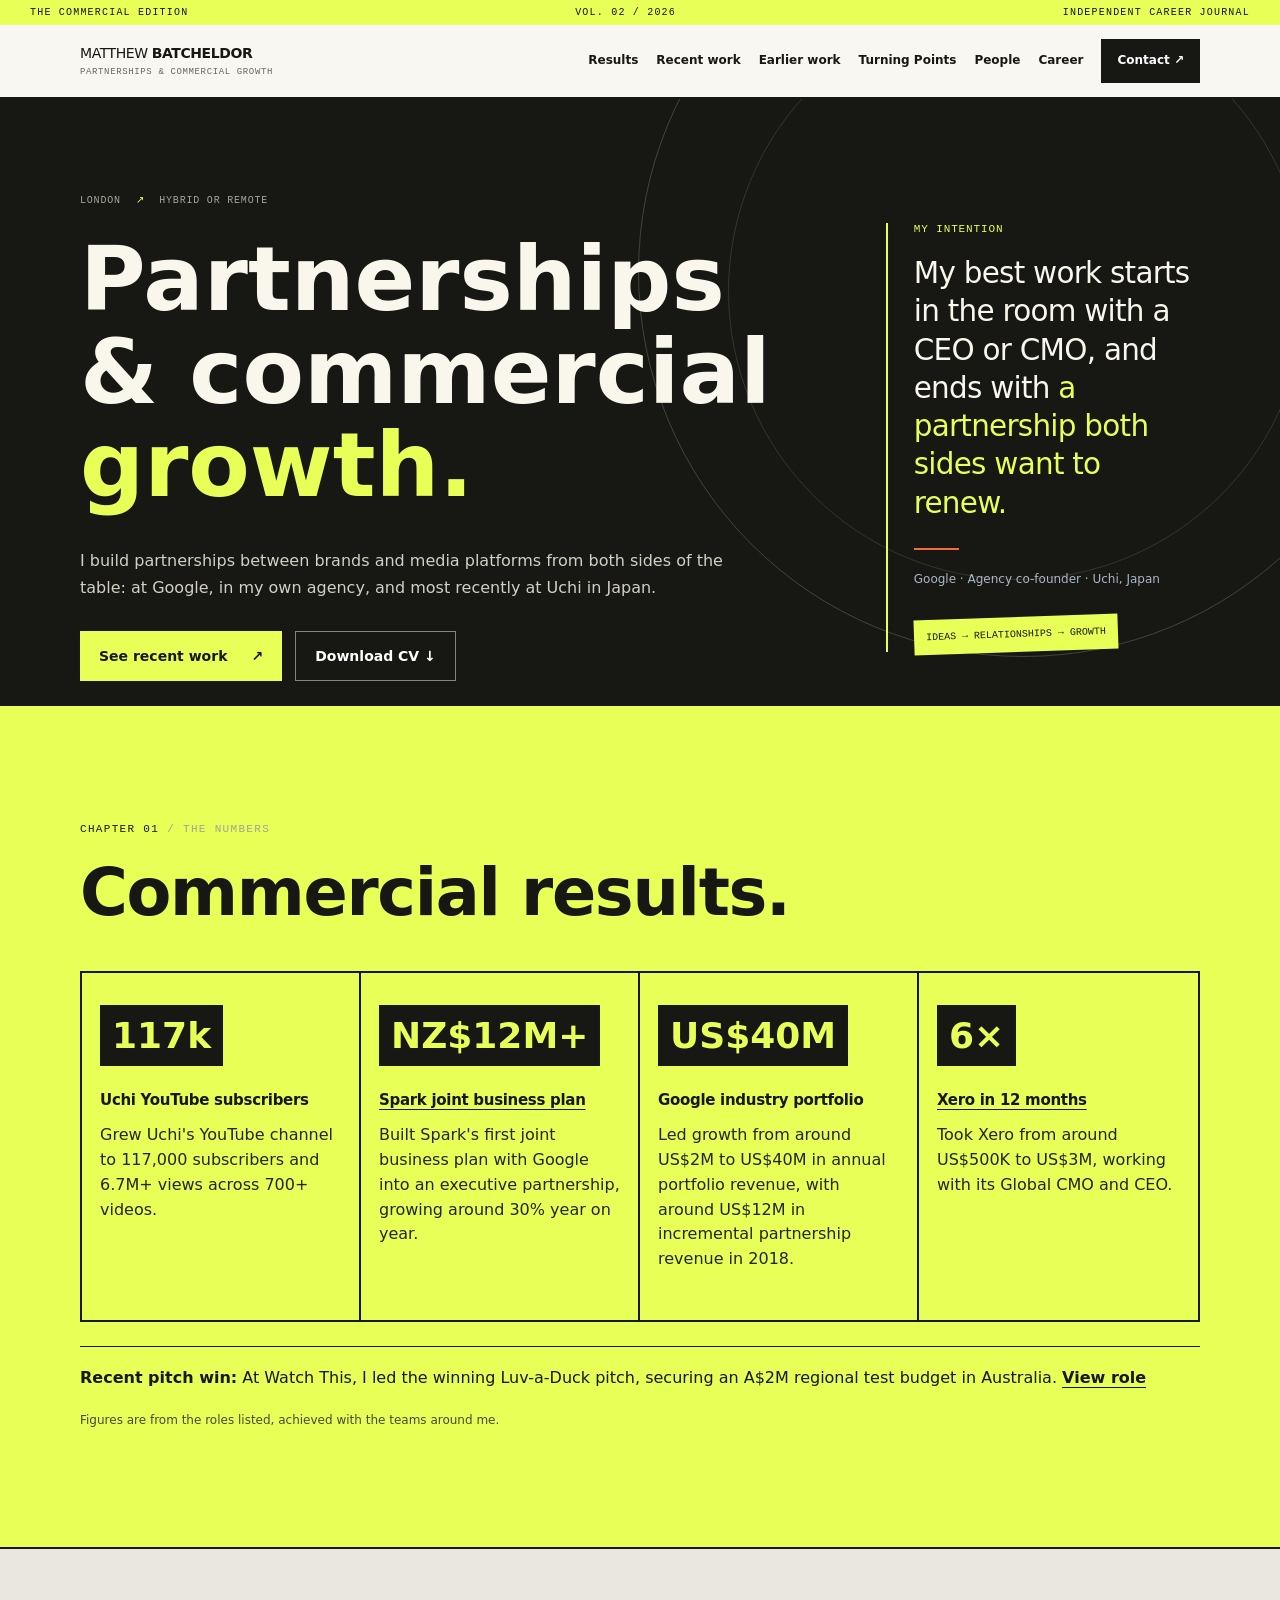
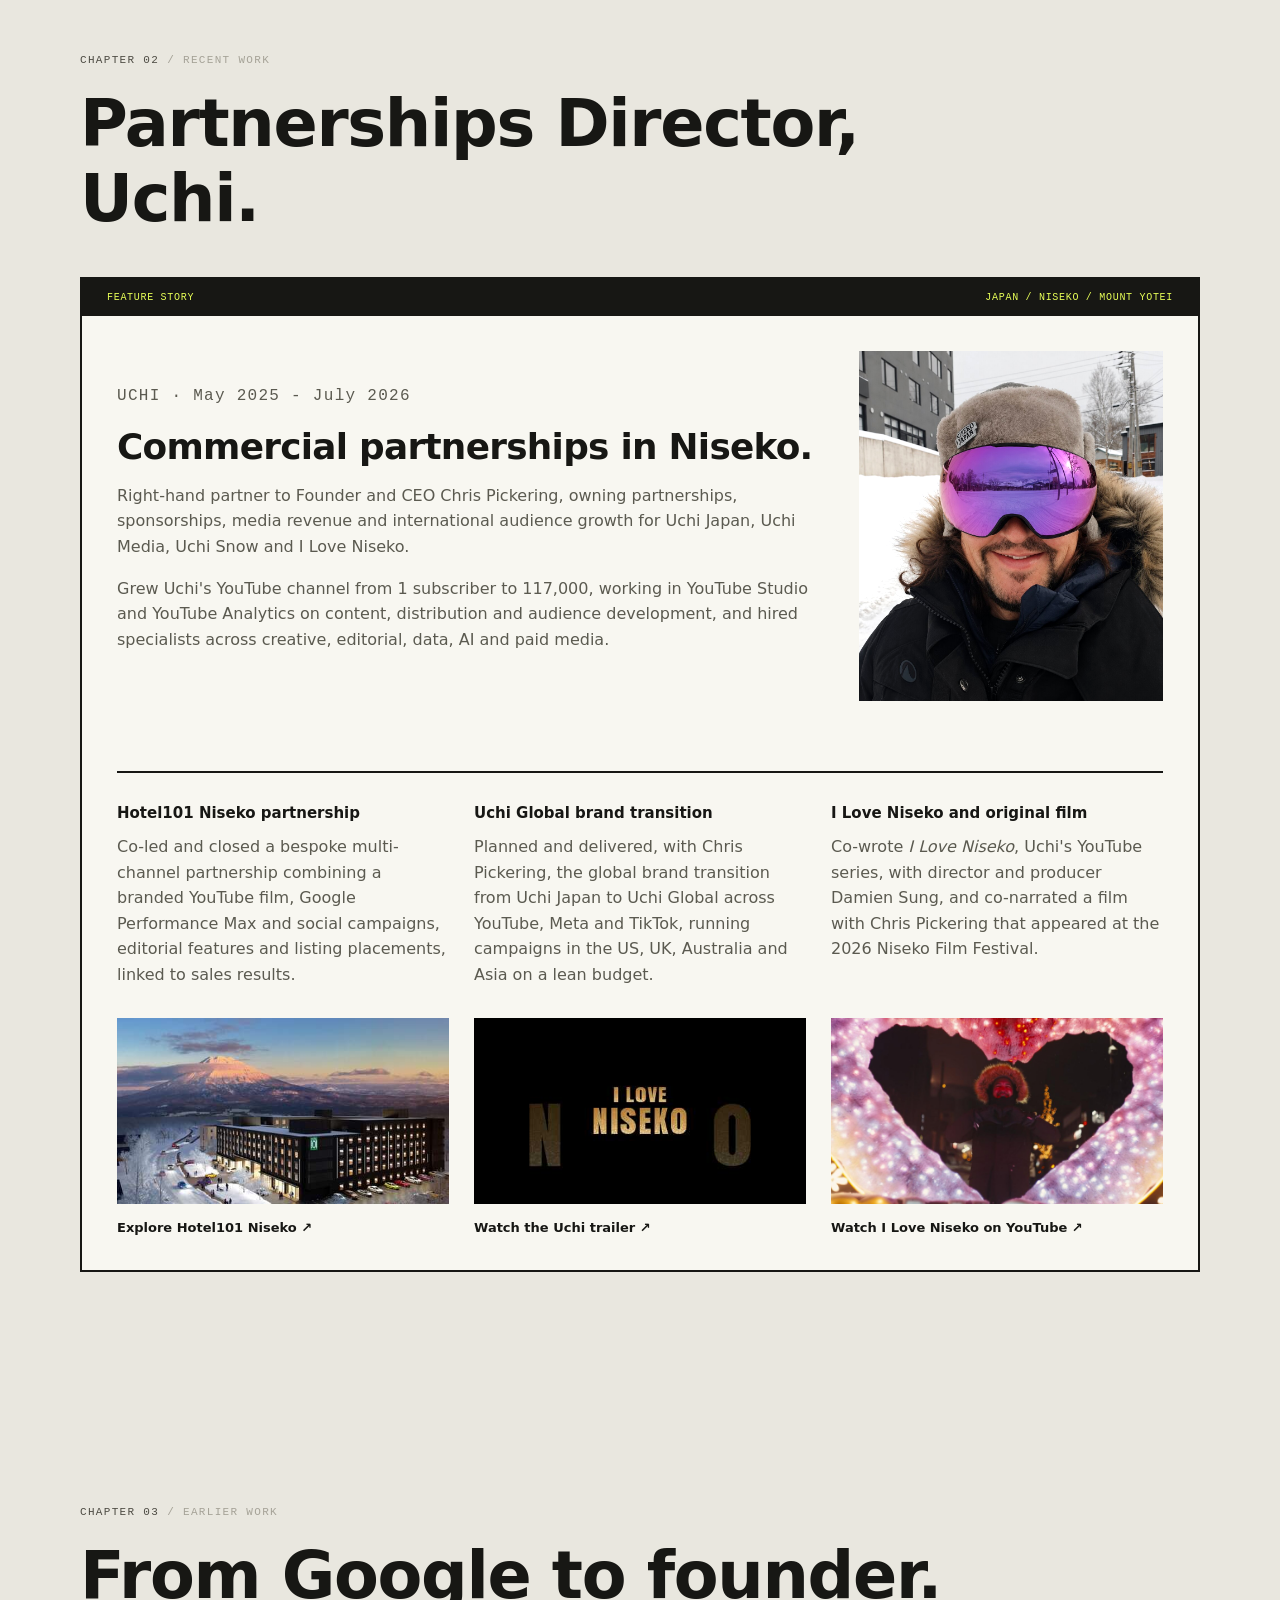
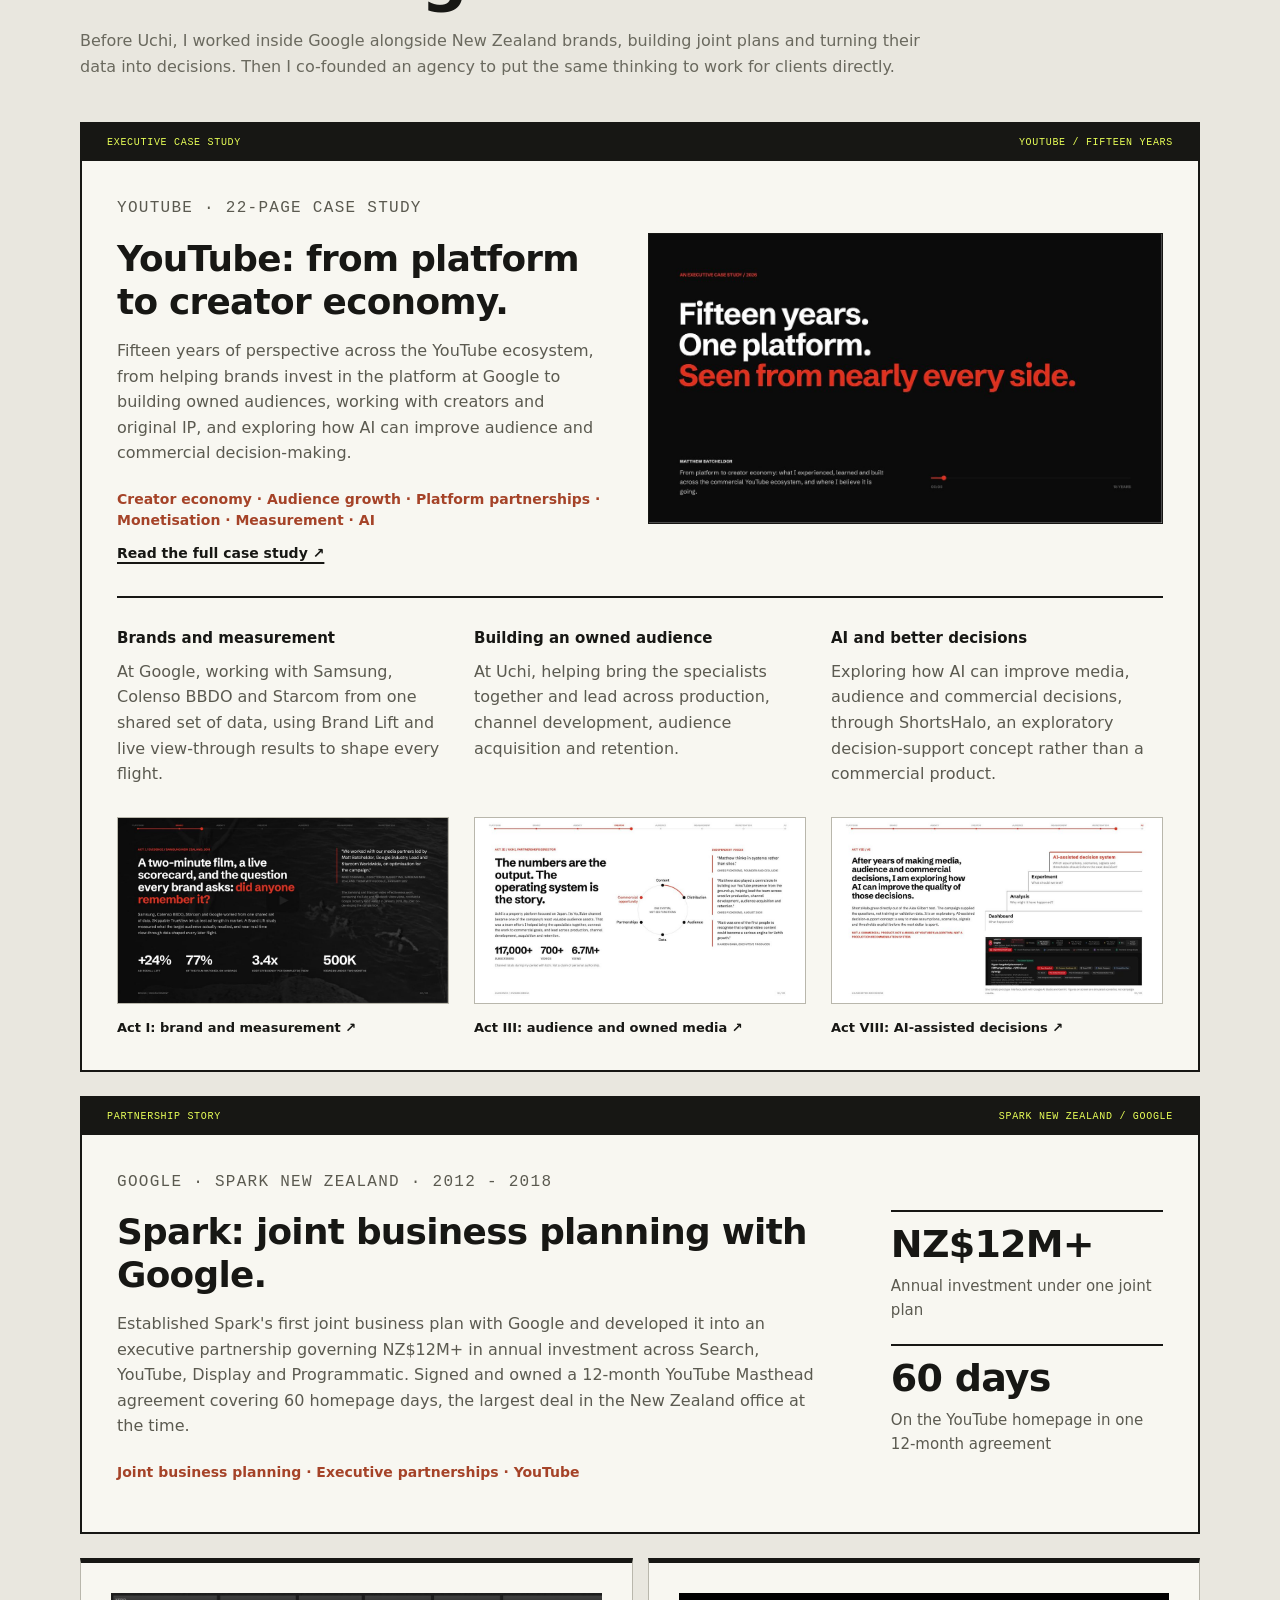
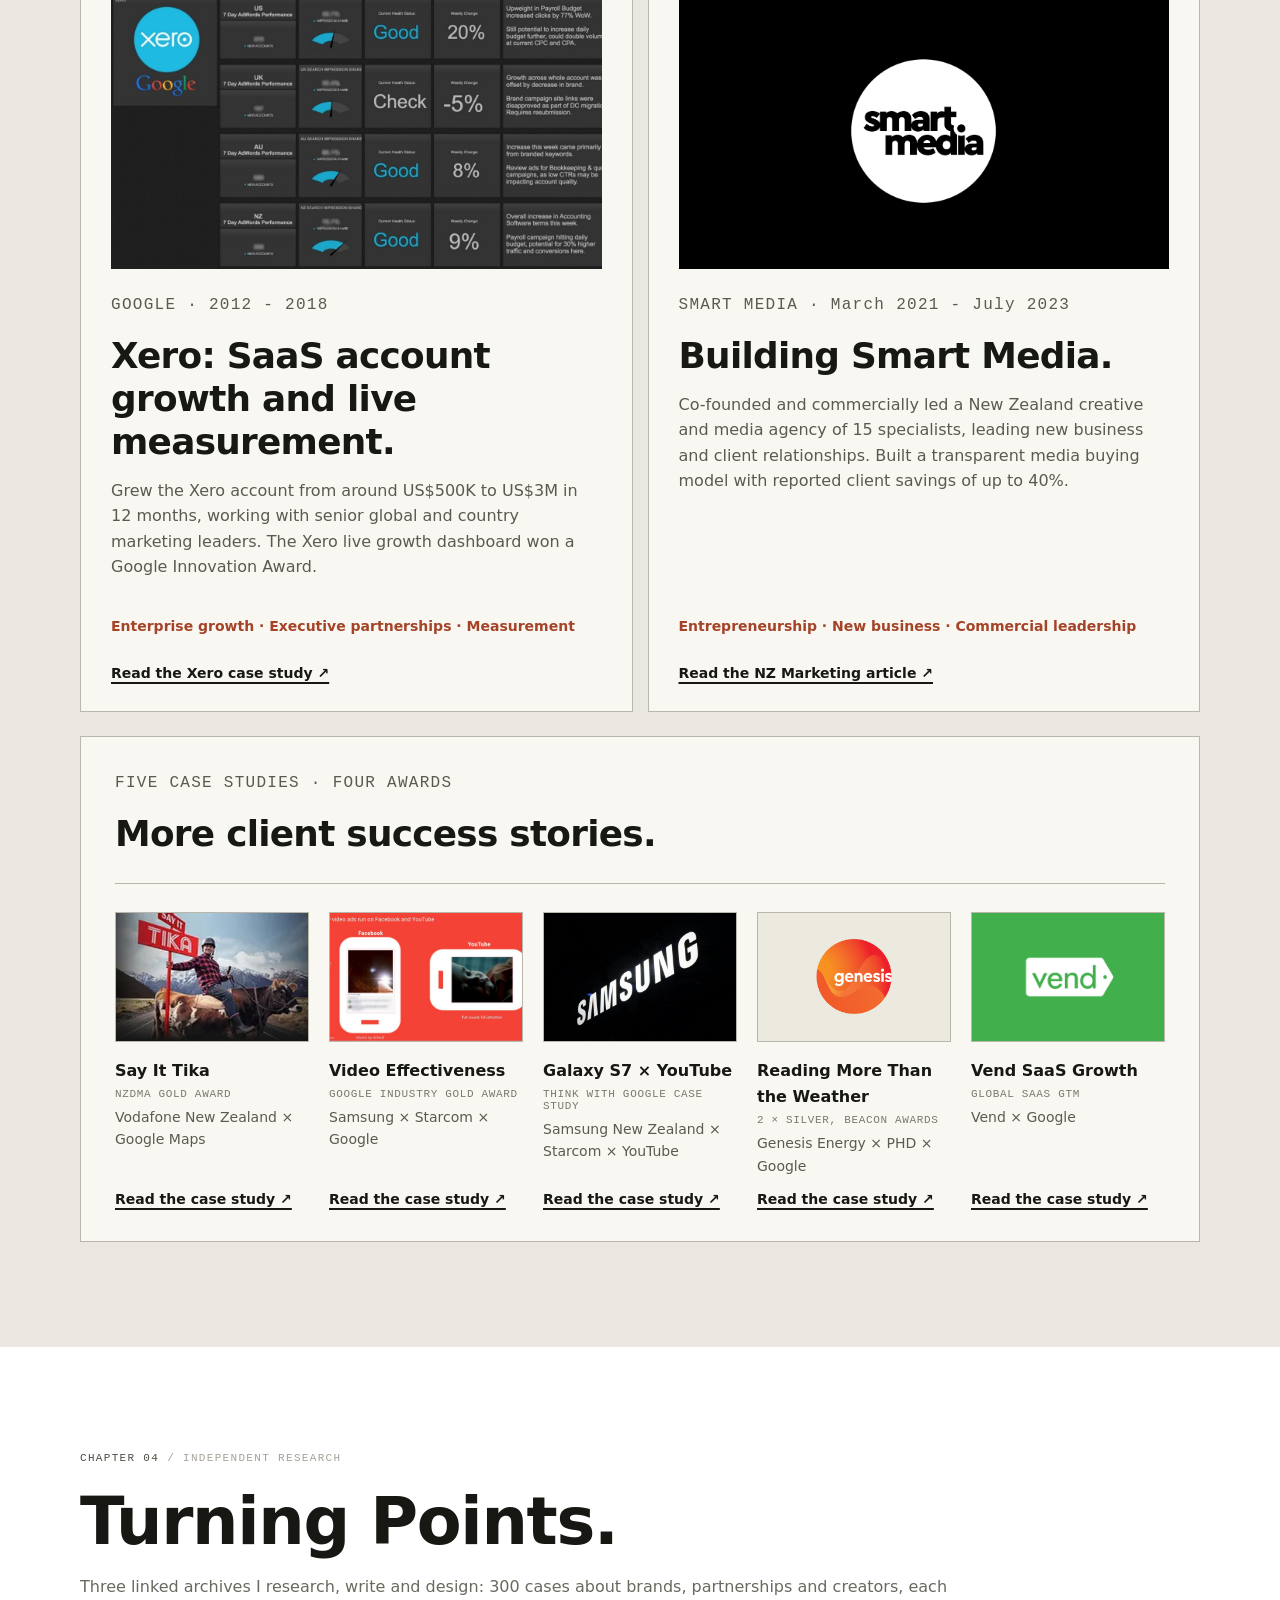
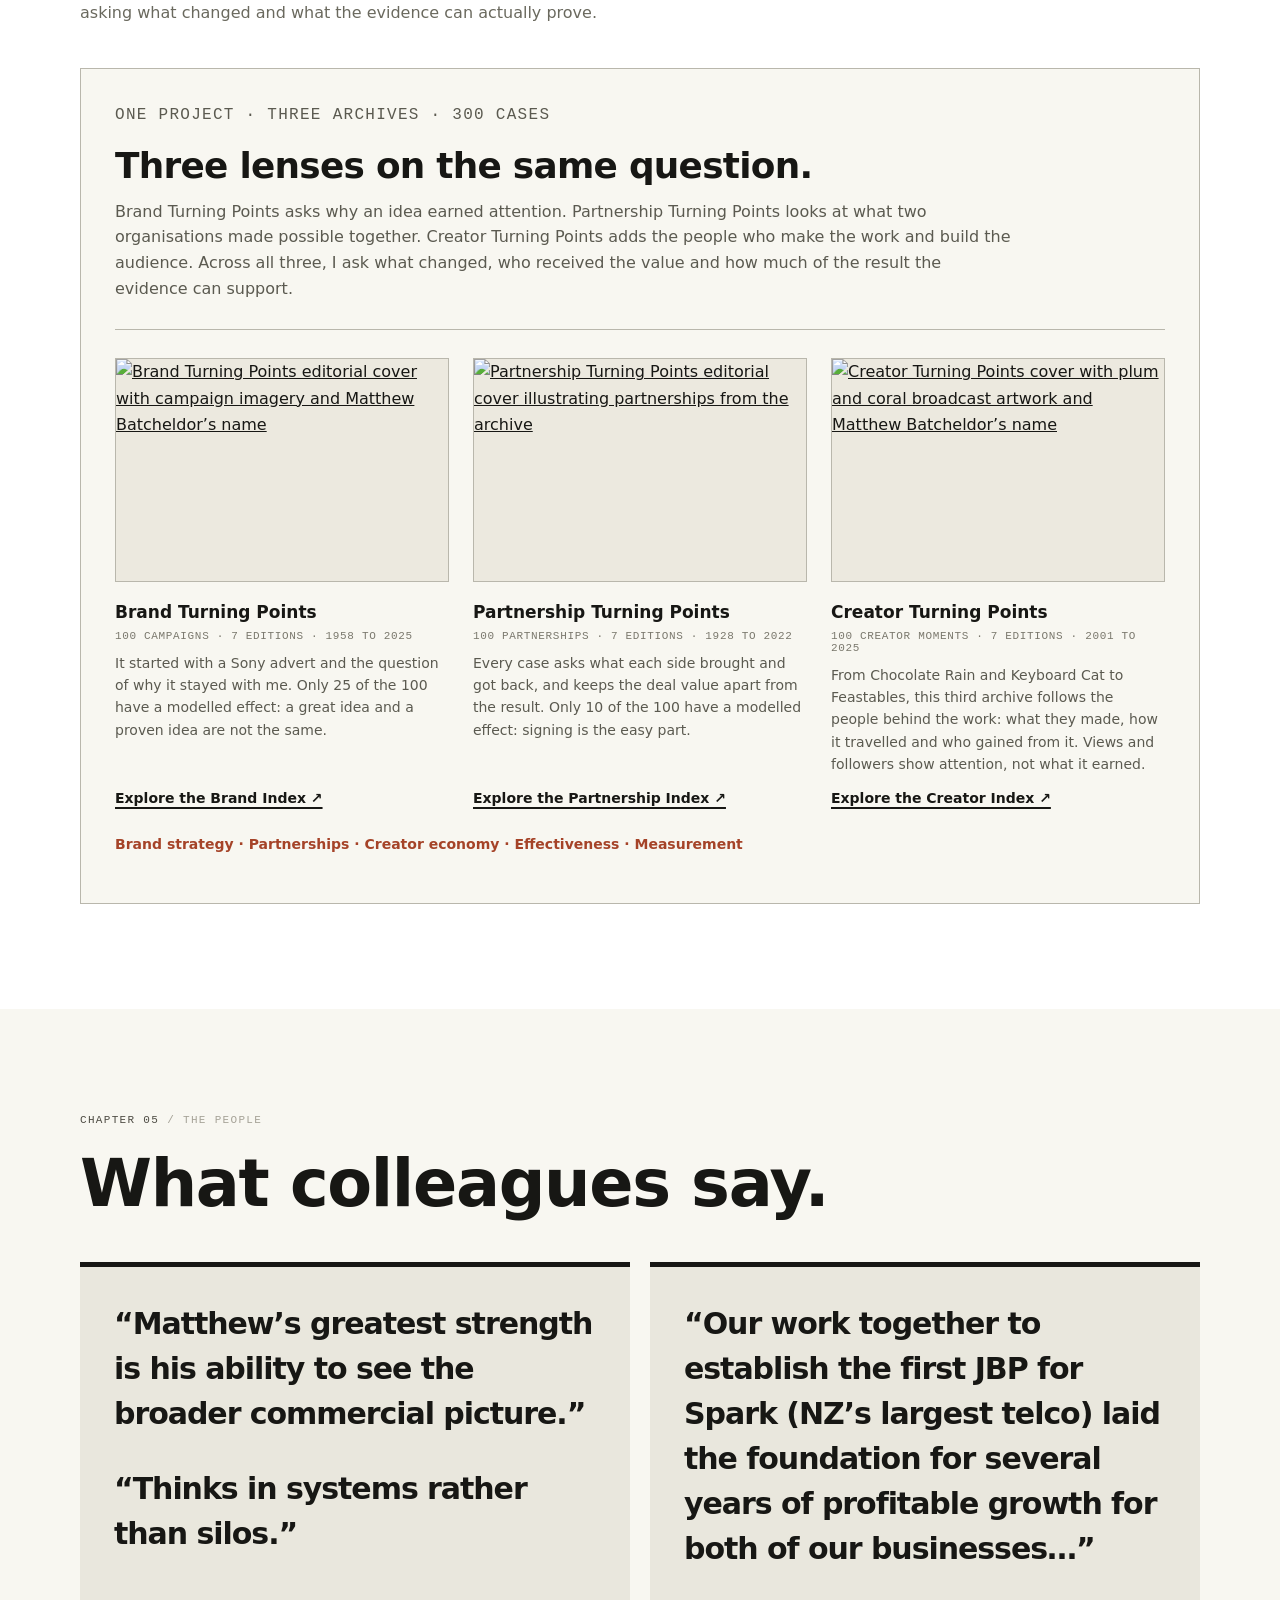
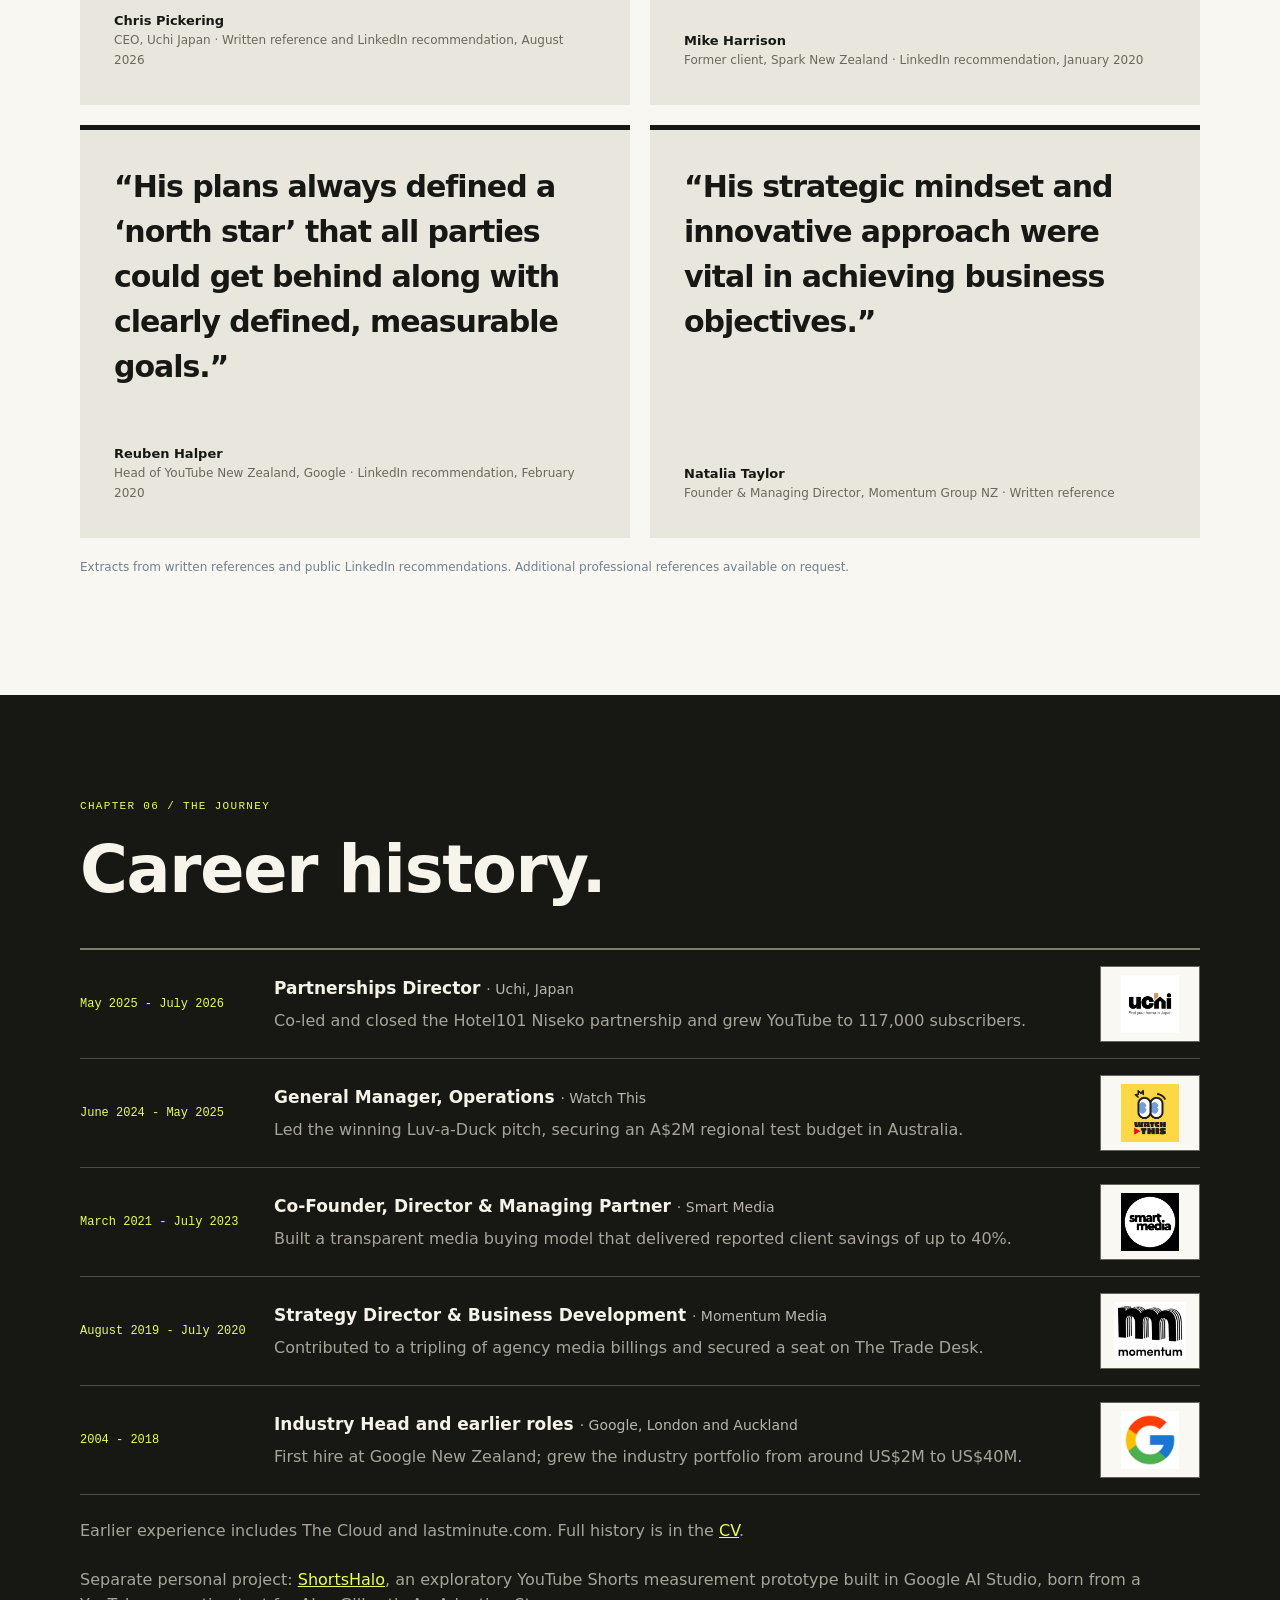
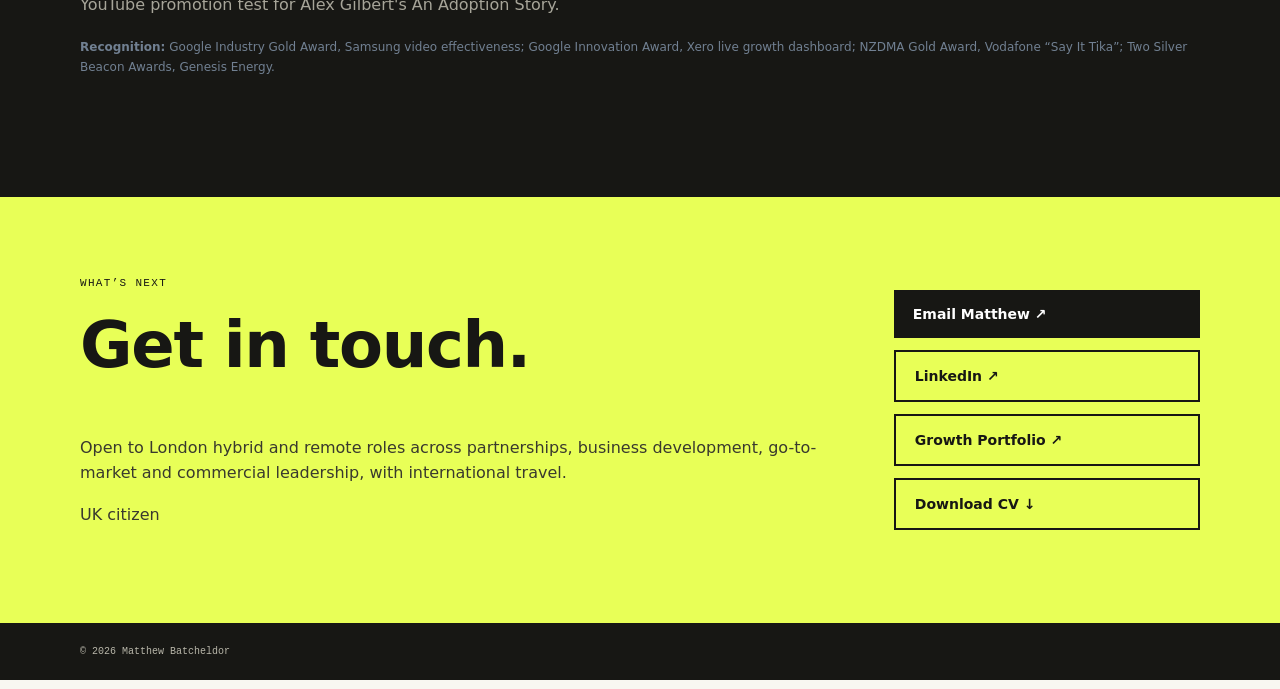
==== commercial-edition/index.html @ 77e07bfd "Clarify commercial results and add discreet case-study links" ====
<!doctype html>
<html lang="en"><head><meta charset="utf-8"><meta name="viewport" content="width=device-width,initial-scale=1"><meta name="description" content="Matthew Batcheldor: partnerships and commercial growth across media platforms, agencies and brands."><meta name="theme-color" content="#11110f"><title>Matthew Batcheldor | Partnerships & Commercial Growth</title><link rel="stylesheet" href="styles.css?v=2026-11-18-ch03c"><style>
.case-details>div{display:flex;flex-direction:column}
.case-grid .case.wide{grid-column:1/-1;min-height:0}
.case-details .case-series{display:block;margin-top:auto;padding-top:14px}
.case-details .case-series img{width:100%;height:auto;aspect-ratio:16/9;object-fit:cover;display:block}
.case-details .case-series span{display:inline-block;margin-top:8px;font-size:13px;font-weight:700}
.job.compact{padding:16px 0;grid-template-columns:170px 1fr 100px}
@media(max-width:600px){.job.compact{grid-template-columns:85px 1fr}.job.compact img{display:none}}
.metric h3 a{text-underline-offset:4px;text-decoration-thickness:1px}
.metric h3 a:hover,.metric h3 a:focus-visible,.impact-note a:hover,.impact-note a:focus-visible{color:#171714;text-decoration-thickness:2px}
.impact-note{font-size:16px;line-height:1.6;margin:24px 0 0;padding-top:18px;border-top:1px solid #171714}
.impact-note a{font-weight:700;text-underline-offset:4px;white-space:nowrap}
#spark,#xero,#watch-this{scroll-margin-top:100px}
</style><link rel="icon" href="/career-portfolio/favicon.svg" type="image/svg+xml"><link rel="apple-touch-icon" href="/career-portfolio/apple-touch-icon.png"></head>
<body><div class="topline"><span>THE COMMERCIAL EDITION</span><span>VOL. 02 / 2026</span><span>INDEPENDENT CAREER JOURNAL</span></div><a class="skip" href="#main">Skip to content</a><header class="nav"><div class="wrap nav-inner"><a class="brand" href="#top">MATTHEW <strong>BATCHELDOR</strong><span>Partnerships &amp; commercial growth</span></a><button class="menu" id="menu" aria-label="Toggle navigation" aria-expanded="false">Menu ☰</button><nav id="navigation" aria-label="Main navigation"><a href="#impact">Results</a><a href="#work">Recent work</a><a href="#earlier">Earlier work</a><a href="#turning-points">Turning Points</a><a href="#recommendations">People</a><a href="#career">Career</a><a class="nav-contact" href="#contact">Contact ↗</a></nav></div></header>
<main id="main">
<section class="hero" id="top"><div class="wrap hero-grid"><div><div class="hero-location">LONDON <span>↗</span> HYBRID OR REMOTE</div><h1>Partnerships<br>&amp; commercial<br><em>growth.</em></h1><p class="lead">I build partnerships between brands and media platforms from both sides of the table: at Google, in my own agency, and most recently at Uchi in Japan.</p><div class="actions"><a class="button primary" href="#work">See recent work <span>↗</span></a><a class="button secondary" href="assets/Matthew_Batcheldor_CV.pdf?v=2026-11-22-wording-v1" download="Matthew Batcheldor CV.pdf">Download CV ↓</a></div></div><aside class="hero-aside"><div class="aside-kicker">MY INTENTION</div><p>My best work starts in the room with a CEO or CMO, and ends with <em>a partnership both sides want to renew.</em></p><div class="aside-line"></div><div class="aside-footer">Google · Agency co-founder · Uchi, Japan</div><div class="aside-stamp">IDEAS → RELATIONSHIPS → GROWTH</div></aside></div></section>

<section class="impact section" id="impact"><div class="wrap"><div class="section-heading"><p class="eyebrow dark">CHAPTER 01 <span>/ THE NUMBERS</span></p><h2>Commercial results.</h2></div><div class="metric-grid"><article class="metric"><span class="metric-number">117k</span><h3>Uchi YouTube subscribers</h3><p>Grew Uchi's YouTube channel to 117,000 subscribers and 6.7M+ views across 700+ videos.</p></article><article class="metric"><span class="metric-number">NZ$12M+</span><h3><a href="#spark">Spark joint business plan</a></h3><p>Built Spark's first joint business plan with Google into an executive partnership, growing around 30% year on year.</p></article><article class="metric"><span class="metric-number">US$40M</span><h3>Google industry portfolio</h3><p>Led growth from around US$2M to US$40M in annual portfolio revenue, with around US$12M in incremental partnership revenue in 2018.</p></article><article class="metric"><span class="metric-number">6×</span><h3><a href="#xero">Xero in 12 months</a></h3><p>Took Xero from around US$500K to US$3M, working with its Global CMO and CEO.</p></article></div><p class="impact-note"><strong>Recent pitch win:</strong> At Watch This, I led the winning Luv-a-Duck pitch, securing an A$2M regional test budget in Australia. <a href="#watch-this">View role</a></p><p class="footnote">Figures are from the roles listed, achieved with the teams around me.</p></div></section>

<section class="section work" id="work"><div class="wrap"><div class="section-heading"><p class="eyebrow dark">CHAPTER 02 <span>/ RECENT WORK</span></p><h2>Partnerships Director, Uchi.</h2></div><article class="case featured"><div class="feature-ribbon"><span>FEATURE STORY</span><span>JAPAN / NISEKO / MOUNT YOTEI</span></div><div class="case-top"><div><p class="tag">UCHI · May 2025 - July 2026</p><h3>Commercial partnerships in Niseko.</h3><p>Right-hand partner to Founder and CEO Chris Pickering, owning partnerships, sponsorships, media revenue and international audience growth for Uchi Japan, Uchi Media, Uchi Snow and I Love Niseko.</p><p>Grew Uchi's YouTube channel from 1 subscriber to 117,000, working in YouTube Studio and YouTube Analytics on content, distribution and audience development, and hired specialists across creative, editorial, data, AI and paid media.</p></div><img src="assets/niseko-matthew.jpg?v=niseko-retouch-1" alt="Matthew during his time working in Niseko, Japan" loading="lazy"></div><div class="case-details">
<div><h4>Hotel101 Niseko partnership</h4><p>Co-led and closed a bespoke multi-channel partnership combining a branded YouTube film, Google Performance Max and social campaigns, editorial features and listing placements, linked to sales results.</p>
<a class="case-series" href="https://uchijapan.com/developments/hotel-101-niseko" target="_blank" rel="noopener noreferrer"><img src="assets/hotel101-niseko.jpg" alt="Hotel101 Niseko architectural rendering with Mount Yotei in the background" width="480" height="270" loading="lazy"><span>Explore Hotel101 Niseko ↗</span></a></div>
<div><h4>Uchi Global brand transition</h4><p>Planned and delivered, with Chris Pickering, the global brand transition from Uchi Japan to Uchi Global across YouTube, Meta and TikTok, running campaigns in the US, UK, Australia and Asia on a lean budget.</p>
<a class="case-series" href="https://www.youtube.com/shorts/QBOzHteNTHk" target="_blank" rel="noopener noreferrer"><img src="assets/uchi-audience-growth.jpg" alt="I Love Niseko trailer title on Uchi's YouTube Short" width="480" height="360" loading="lazy"><span>Watch the Uchi trailer ↗</span></a></div>
<div id="i-love-niseko"><h4>I Love Niseko and original film</h4><p>Co-wrote <em>I Love Niseko</em>, Uchi's YouTube series, with director and producer Damien Sung, and co-narrated a film with Chris Pickering that appeared at the 2026 Niseko Film Festival.</p>
<a class="case-series" href="https://youtu.be/IIy3x4lEIt8" target="_blank" rel="noopener noreferrer"><img src="assets/i-love-niseko.jpg" alt="Matthew framed by an illuminated pink heart in Niseko, from I Love Niseko" width="1536" height="864" loading="lazy"><span>Watch I Love Niseko on YouTube ↗</span></a></div>
</div></article></div></section>

<section class="section work" id="earlier"><div class="wrap"><div class="section-heading"><p class="eyebrow dark">CHAPTER 03 <span>/ EARLIER WORK</span></p><h2>From Google to founder.</h2><p>Before Uchi, I worked inside Google alongside New Zealand brands, building joint plans and turning their data into decisions. Then I co-founded an agency to put the same thinking to work for clients directly.</p></div><article class="case featured ew-yt"><div class="feature-ribbon"><span>EXECUTIVE CASE STUDY</span><span>YOUTUBE / FIFTEEN YEARS</span></div><div class="case-top"><div><p class="tag">YOUTUBE · 22-PAGE CASE STUDY</p><h3>YouTube: from platform to creator economy.</h3><p>Fifteen years of perspective across the YouTube ecosystem, from helping brands invest in the platform at Google to building owned audiences, working with creators and original IP, and exploring how AI can improve audience and commercial decision-making.</p><p class="case-outcome">Creator economy · Audience growth · Platform partnerships · Monetisation · Measurement · AI</p><div class="case-links"><a href="https://mattbatcheldor.github.io/career-portfolio/Matthew%20Batcheldor%20From%20Platform%20to%20Creator%20Economy_2.pdf" target="_blank" rel="noopener noreferrer">Read the full case study ↗</a></div></div><a class="ew-yt-cover" href="https://mattbatcheldor.github.io/career-portfolio/Matthew%20Batcheldor%20From%20Platform%20to%20Creator%20Economy_2.pdf" target="_blank" rel="noopener noreferrer"><img src="assets/earlier/youtube-cover.jpg" alt="Case study cover: Fifteen years. One platform. Seen from nearly every side." width="1200" height="675" loading="lazy"></a></div><div class="case-details"><div><h4>Brands and measurement</h4><p>At Google, working with Samsung, Colenso BBDO and Starcom from one shared set of data, using Brand Lift and live view-through results to shape every flight.</p><a class="case-series" href="https://mattbatcheldor.github.io/career-portfolio/Matthew%20Batcheldor%20From%20Platform%20to%20Creator%20Economy_2.pdf" target="_blank" rel="noopener noreferrer"><img src="assets/earlier/youtube-brand.jpg" alt="Case study page on the Samsung Galaxy campaign and its live scorecard" width="960" height="540" loading="lazy"><span>Act I: brand and measurement ↗</span></a></div><div><h4>Building an owned audience</h4><p>At Uchi, helping bring the specialists together and lead across production, channel development, audience acquisition and retention.</p><a class="case-series" href="https://mattbatcheldor.github.io/career-portfolio/Matthew%20Batcheldor%20From%20Platform%20to%20Creator%20Economy_2.pdf" target="_blank" rel="noopener noreferrer"><img src="assets/earlier/youtube-audience.jpg" alt="Case study page on building Uchi's YouTube audience" width="960" height="540" loading="lazy"><span>Act III: audience and owned media ↗</span></a></div><div><h4>AI and better decisions</h4><p>Exploring how AI can improve media, audience and commercial decisions, through ShortsHalo, an exploratory decision-support concept rather than a commercial product.</p><a class="case-series" href="https://mattbatcheldor.github.io/career-portfolio/Matthew%20Batcheldor%20From%20Platform%20to%20Creator%20Economy_2.pdf" target="_blank" rel="noopener noreferrer"><img src="assets/earlier/youtube-ai.jpg" alt="Case study page on AI-assisted decisions and the ShortsHalo prototype" width="960" height="540" loading="lazy"><span>Act VIII: AI-assisted decisions ↗</span></a></div></div></article><article class="case featured" id="spark"><div class="feature-ribbon"><span>PARTNERSHIP STORY</span><span>SPARK NEW ZEALAND / GOOGLE</span></div><div class="case-top"><div><p class="tag">GOOGLE · SPARK NEW ZEALAND · 2012 - 2018</p><h3>Spark: joint business planning with Google.</h3><p>Established Spark's first joint business plan with Google and developed it into an executive partnership governing NZ$12M+ in annual investment across Search, YouTube, Display and Programmatic. Signed and owned a 12-month YouTube Masthead agreement covering 60 homepage days, the largest deal in the New Zealand office at the time.</p><p class="case-outcome">Joint business planning · Executive partnerships · YouTube</p></div><div class="ew-figures"><div><span class="metric-number">NZ$12M+</span><p>Annual investment under one joint plan</p></div><div><span class="metric-number">60 days</span><p>On the YouTube homepage in one 12-month agreement</p></div></div></div></article><div class="case-grid ew-pair"><article class="case" id="xero"><a class="case-series" href="https://mattbatcheldor.github.io/career-portfolio/Xero_Growth_Dashboard_Case_Study_Matthew_Batcheldor_1.pdf" target="_blank" rel="noopener noreferrer"><img src="assets/earlier/xero-live-dashboard.jpg" alt="The Xero live growth dashboard showing weekly health status for the US, UK, Australia and New Zealand" loading="lazy"></a><p class="tag">GOOGLE · 2012 - 2018</p><h3>Xero: SaaS account growth and live measurement.</h3><p>Grew the Xero account from around US$500K to US$3M in 12 months, working with senior global and country marketing leaders. The Xero live growth dashboard won a Google Innovation Award.</p><p class="case-outcome">Enterprise growth · Executive partnerships · Measurement</p><div class="case-links"><a href="https://mattbatcheldor.github.io/career-portfolio/Xero_Growth_Dashboard_Case_Study_Matthew_Batcheldor_1.pdf" target="_blank" rel="noopener noreferrer">Read the Xero case study ↗</a></div></article><article class="case" id="smart-media" style="scroll-margin-top:100px"><div class="case-series ew-logo-frame"><img src="assets/smart-media.png" alt="Smart Media logo" loading="lazy"></div><p class="tag">SMART MEDIA · March 2021 - July 2023</p><h3>Building Smart Media.</h3><p>Co-founded and commercially led a New Zealand creative and media agency of 15 specialists, leading new business and client relationships. Built a transparent media buying model with reported client savings of up to 40%.</p><p class="case-outcome">Entrepreneurship · New business · Commercial leadership</p><div class="case-links"><a href="assets/Smart-Media-NZ-Marketing-June-July-2023.pdf" target="_blank" rel="noopener noreferrer">Read the NZ Marketing article ↗</a></div></article></div><article class="case tp-series ew-more"><p class="tag">FIVE CASE STUDIES · FOUR AWARDS</p><h3>More client success stories.</h3><div class="tp-row ew-row"><div class="tp-item"><a class="tp-cover" href="https://mattbatcheldor.github.io/career-portfolio/Say_It_Tika_Case_Study_Matthew_Batcheldor.pdf" target="_blank" rel="noopener noreferrer"><img class="ew-photo" src="assets/earlier/say-it-tika.jpg" alt="Vodafone Say It Tika campaign image" loading="lazy"></a><h4>Say It Tika</h4><p class="tp-meta">NZDMA Gold Award</p><p>Vodafone New Zealand × Google Maps</p><div class="case-links"><a href="https://mattbatcheldor.github.io/career-portfolio/Say_It_Tika_Case_Study_Matthew_Batcheldor.pdf" target="_blank" rel="noopener noreferrer">Read the case study ↗</a></div></div><div class="tp-item"><a class="tp-cover" href="https://mattbatcheldor.github.io/career-portfolio/Samsung_Starcom_Video_Effectiveness_Matthew_Batcheldor.pdf" target="_blank" rel="noopener noreferrer"><img class="ew-photo" src="assets/earlier/samsung-video-effectiveness.jpg" alt="Slide comparing how video ads run on Facebook and YouTube" loading="lazy"></a><h4>Video Effectiveness</h4><p class="tp-meta">Google Industry Gold Award</p><p>Samsung × Starcom × Google</p><div class="case-links"><a href="https://mattbatcheldor.github.io/career-portfolio/Samsung_Starcom_Video_Effectiveness_Matthew_Batcheldor.pdf" target="_blank" rel="noopener noreferrer">Read the case study ↗</a></div></div><div class="tp-item"><a class="tp-cover" href="https://mattbatcheldor.github.io/career-portfolio/samsung-galaxy-s7-youtube.html" target="_blank" rel="noopener noreferrer"><img class="ew-photo" src="assets/earlier/samsung-galaxy-s7.jpg" alt="Illuminated Samsung sign" loading="lazy"></a><h4>Galaxy S7 × YouTube</h4><p class="tp-meta">Think with Google case study</p><p>Samsung New Zealand × Starcom × YouTube</p><div class="case-links"><a href="https://mattbatcheldor.github.io/career-portfolio/samsung-galaxy-s7-youtube.html" target="_blank" rel="noopener noreferrer">Read the case study ↗</a></div></div><div class="tp-item"><a class="tp-cover" href="https://mattbatcheldor.github.io/career-portfolio/Genesis_Reading_More_Than_The_Weather_Matthew_Batcheldor_1.pdf" target="_blank" rel="noopener noreferrer"><img class="ew-mark" src="../assets/case-studies/genesis-energy.png" alt="Genesis Energy logo" loading="lazy"></a><h4>Reading More Than the Weather</h4><p class="tp-meta">2 × Silver, Beacon Awards</p><p>Genesis Energy × PHD × Google</p><div class="case-links"><a href="https://mattbatcheldor.github.io/career-portfolio/Genesis_Reading_More_Than_The_Weather_Matthew_Batcheldor_1.pdf" target="_blank" rel="noopener noreferrer">Read the case study ↗</a></div></div><div class="tp-item"><a class="tp-cover" href="https://mattbatcheldor.github.io/career-portfolio/Matthew%20Batcheldor%20Vend%20SaaS%20Growth%20Case%20Study.pdf" target="_blank" rel="noopener noreferrer"><img class="ew-fill" src="../assets/case-studies/vend.png" alt="Vend logo" loading="lazy"></a><h4>Vend SaaS Growth</h4><p class="tp-meta">Global SaaS GTM</p><p>Vend × Google</p><div class="case-links"><a href="https://mattbatcheldor.github.io/career-portfolio/Matthew%20Batcheldor%20Vend%20SaaS%20Growth%20Case%20Study.pdf" target="_blank" rel="noopener noreferrer">Read the case study ↗</a></div></div></div></article></div></section>

<section class="section work tp" id="turning-points">
<div class="wrap">
<div class="section-heading"><p class="eyebrow dark">CHAPTER 04 <span>/ INDEPENDENT RESEARCH</span></p><h2>Turning Points.</h2><p>Three linked archives I research, write and design: 300 cases about brands, partnerships and creators, each asking what changed and what the evidence can actually prove.</p></div>
<div class="tp-grid"><article class="case tp-series">
<p class="tag">ONE PROJECT · THREE ARCHIVES · 300 CASES</p>
<h3>Three lenses on the same question.</h3>
<p class="tp-intro">Brand Turning Points asks why an idea earned attention. Partnership Turning Points looks at what two organisations made possible together. Creator Turning Points adds the people who make the work and build the audience. Across all three, I ask what changed, who received the value and how much of the result the evidence can support.</p>
<div class="tp-row">
<div class="tp-item">
<a class="tp-cover" href="https://mattbatcheldor.github.io/brand-turning-points/the-index/" target="_blank" rel="noopener noreferrer"><img src="/career-portfolio/commercial-edition/assets/brand-turning-points-cover.webp?v=797af0560d7f" alt="Brand Turning Points editorial cover with campaign imagery and Matthew Batcheldor’s name" width="1200" height="800" loading="lazy" decoding="async"></a>
<h4>Brand Turning Points</h4><p class="tp-meta">100 campaigns · 7 editions · 1958 to 2025</p>
<p>It started with a Sony advert and the question of why it stayed with me. Only 25 of the 100 have a modelled effect: a great idea and a proven idea are not the same.</p>
<div class="case-links"><a href="https://mattbatcheldor.github.io/brand-turning-points/the-index/" target="_blank" rel="noopener noreferrer">Explore the Brand Index ↗</a></div>
</div>
<div class="tp-item">
<a class="tp-cover" href="https://mattbatcheldor.github.io/partnership-turning-points/the-index/" target="_blank" rel="noopener noreferrer"><img src="/career-portfolio/commercial-edition/assets/partnership-turning-points-cover.webp?v=2915965c4f1e" alt="Partnership Turning Points editorial cover illustrating partnerships from the archive" width="1200" height="800" loading="lazy" decoding="async"></a>
<h4>Partnership Turning Points</h4><p class="tp-meta">100 partnerships · 7 editions · 1928 to 2022</p>
<p>Every case asks what each side brought and got back, and keeps the deal value apart from the result. Only 10 of the 100 have a modelled effect: signing is the easy part.</p>
<div class="case-links"><a href="https://mattbatcheldor.github.io/partnership-turning-points/the-index/" target="_blank" rel="noopener noreferrer">Explore the Partnership Index ↗</a></div>
</div>
<div class="tp-item">
<a class="tp-cover" href="https://mattbatcheldor.github.io/creator-turning-points/the-index/" target="_blank" rel="noopener noreferrer"><img src="/career-portfolio/commercial-edition/assets/creator-turning-points-cover.webp?v=2e246136514a" alt="Creator Turning Points cover with plum and coral broadcast artwork and Matthew Batcheldor’s name" width="1200" height="800" loading="lazy" decoding="async"></a>
<h4>Creator Turning Points</h4><p class="tp-meta">100 creator moments · 7 editions · 2001 to 2025</p>
<p>From Chocolate Rain and Keyboard Cat to Feastables, this third archive follows the people behind the work: what they made, how it travelled and who gained from it. Views and followers show attention, not what it earned.</p>
<div class="case-links"><a href="https://mattbatcheldor.github.io/creator-turning-points/the-index/" target="_blank" rel="noopener noreferrer">Explore the Creator Index ↗</a></div>
</div>
</div>
<p class="case-outcome">Brand strategy · Partnerships · Creator economy · Effectiveness · Measurement</p>
</article></div>
</div>
</section>

<section class="section recommendations" id="recommendations"><div class="wrap"><div class="section-heading"><p class="eyebrow dark">CHAPTER 05 <span>/ THE PEOPLE</span></p><h2>What colleagues say.</h2></div><div class="quote-grid"><blockquote><p>“Matthew’s greatest strength is his ability to see the broader commercial picture.”</p><p>“Thinks in systems rather than silos.”</p><footer><strong>Chris Pickering</strong><span>CEO, Uchi Japan · Written reference and LinkedIn recommendation, August 2026</span></footer></blockquote><blockquote><p>“Our work together to establish the first JBP for Spark (NZ’s largest telco) laid the foundation for several years of profitable growth for both of our businesses…”</p><footer><strong>Mike Harrison</strong><span>Former client, Spark New Zealand · LinkedIn recommendation, January 2020</span></footer></blockquote><blockquote><p>“His plans always defined a ‘north star’ that all parties could get behind along with clearly defined, measurable goals.”</p><footer><strong>Reuben Halper</strong><span>Head of YouTube New Zealand, Google · LinkedIn recommendation, February 2020</span></footer></blockquote><blockquote><p>“His strategic mindset and innovative approach were vital in achieving business objectives.”</p><footer><strong>Natalia Taylor</strong><span>Founder &amp; Managing Director, Momentum Group NZ · Written reference</span></footer></blockquote></div><p class="footnote">Extracts from written references and public LinkedIn recommendations. Additional professional references available on request.</p></div></section>

<section class="section career" id="career"><div class="wrap"><div class="section-heading"><p class="eyebrow dark">CHAPTER 06 <span>/ THE JOURNEY</span></p><h2>Career history.</h2></div><div class="timeline">
<div class="job compact"><span>May 2025 - July 2026</span><div><h3>Partnerships Director <small>· Uchi, Japan</small></h3><p>Co-led and closed the Hotel101 Niseko partnership and grew YouTube to 117,000 subscribers.</p></div><img src="assets/uchi.png" alt="Uchi Japan logo" loading="lazy"></div>
<div class="job compact" id="watch-this" style="scroll-margin-top:100px"><span>June 2024 - May 2025</span><div><h3>General Manager, Operations <small>· Watch This</small></h3><p>Led the winning Luv-a-Duck pitch, securing an A$2M regional test budget in Australia.</p></div><img src="assets/watch-this.jpeg" alt="Watch This logo" loading="lazy"></div>
<div class="job compact"><span>March 2021 - July 2023</span><div><h3>Co-Founder, Director &amp; Managing Partner <small>· Smart Media</small></h3><p>Built a transparent media buying model that delivered reported client savings of up to 40%.</p></div><img src="assets/smart-media.png" alt="Smart Media logo" loading="lazy"></div>
<div class="job compact"><span>August 2019 - July 2020</span><div><h3>Strategy Director &amp; Business Development <small>· Momentum Media</small></h3><p>Contributed to a tripling of agency media billings and secured a seat on The Trade Desk.</p></div><img src="assets/momentum.png" alt="Momentum logo" loading="lazy"></div>
<div class="job compact"><span>2004 - 2018</span><div><h3>Industry Head and earlier roles <small>· Google, London and Auckland</small></h3><p>First hire at Google New Zealand; grew the industry portfolio from around US$2M to US$40M.</p></div><img src="assets/google.jpg" alt="Google logo" loading="lazy"></div>
</div><p class="timeline-note">Earlier experience includes The Cloud and lastminute.com. Full history is in the <a href="assets/Matthew_Batcheldor_CV.pdf?v=2026-11-22-wording-v1" download="Matthew Batcheldor CV.pdf">CV</a>.</p><p class="timeline-note">Separate personal project: <a href="https://mattbatcheldor.github.io/growth-portfolio/#halo">ShortsHalo</a>, an exploratory YouTube Shorts measurement prototype built in Google AI Studio, born from a YouTube promotion test for Alex Gilbert's An Adoption Story.</p><p class="footnote"><strong>Recognition:</strong> Google Industry Gold Award, Samsung video effectiveness; Google Innovation Award, Xero live growth dashboard; NZDMA Gold Award, Vodafone “Say It Tika”; Two Silver Beacon Awards, Genesis Energy.</p></div></section>

<section class="contact" id="contact"><div class="wrap contact-grid"><div><p class="eyebrow">WHAT’S NEXT</p><h2>Get in touch.</h2><p>Open to London hybrid and remote roles across partnerships, business development, go-to-market and commercial leadership, with international travel.</p><p>UK citizen</p></div><div class="contact-actions"><a class="button primary" href="mailto:mbatcheldor@tutamail.com">Email Matthew ↗</a><a class="button outline" href="https://www.linkedin.com/in/mattbatcheldor/" target="_blank" rel="noopener noreferrer">LinkedIn ↗</a><a class="button outline" href="https://mattbatcheldor.github.io/growth-portfolio/" target="_blank" rel="noopener noreferrer">Growth Portfolio ↗</a><a class="button outline" href="assets/Matthew_Batcheldor_CV.pdf?v=2026-11-22-wording-v1" download="Matthew Batcheldor CV.pdf">Download CV ↓</a></div></div></section></main><footer class="site-footer"><div class="wrap"><span>© <span id="year">2026</span> Matthew Batcheldor</span></div></footer><script src="script.js"></script></body></html>
---- commercial-edition/styles.css ----
:root{--ink:#152337;--navy:#101d2b;--muted:#617084;--accent:#b5d8c8;--paper:#f7f8f6;--line:#e1e5e4}*{box-sizing:border-box}html{scroll-behavior:smooth}body{margin:0;background:#fff;color:var(--ink);font-family:var(--type-sans);line-height:1.65}a{color:inherit}img{max-width:100%;display:block}.wrap{max-width:1180px;margin:auto;padding:0 30px}.skip{position:absolute;left:-999px}.skip:focus{left:12px;top:12px;background:white;z-index:100}.nav{position:sticky;top:0;z-index:20;background:rgba(255,255,255,.97);border-bottom:1px solid var(--line);backdrop-filter:blur(10px)}.nav-inner{min-height:78px;display:flex;justify-content:space-between;align-items:center;gap:24px}.brand{text-decoration:none;font-size:13px;letter-spacing:.08em;font-weight:500;line-height:1.2}.brand strong{font-weight:800}.brand span{display:block;color:var(--muted);letter-spacing:0;font-size:11px;margin-top:5px}nav{display:flex;align-items:center;gap:18px}nav a{text-decoration:none;font-size:12px;font-weight:700}nav a:hover,.case-links a:hover{color:#3b8677}.nav-contact{border:1px solid #bfc9c8;padding:9px 13px;border-radius:5px}.menu{display:none}.hero{background:var(--navy);color:#fff;padding:105px 0 110px}.hero-grid{display:grid;grid-template-columns:1.7fr .72fr;gap:85px;align-items:end}.eyebrow{font-size:11px;font-weight:800;letter-spacing:.18em;color:var(--accent);margin:0 0 20px}.eyebrow.dark{color:#547f75}h1,h2,h3,h4,p{margin-top:0}h1,h2,h3{font-family:var(--type-sans)}h1{font-size:clamp(43px,5.4vw,76px);letter-spacing:-.06em;line-height:1.11;margin-bottom:26px;font-weight:700}h1 em,h2 em{font-style:normal;color:#8fbba9}.lead{font-size:17px;line-height:1.85;color:#c5d0d8;max-width:710px}.actions{display:flex;gap:13px;flex-wrap:wrap;margin-top:30px}.button{display:inline-flex;justify-content:space-between;gap:24px;align-items:center;border-radius:4px;padding:13px 18px;font-size:13px;font-weight:800;text-decoration:none;transition:transform .15s,background .15s}.button:hover{transform:translateY(-2px)}.primary{background:#a8d3bf;color:#142436}.secondary{border:1px solid #657786;color:#fff}.hero-note{color:#a8b6c1;font-size:12px;margin-top:28px}.hero-aside{border-left:1px solid #456071;padding-left:26px}.aside-kicker{font-size:11px;letter-spacing:.16em;color:#a8d3bf;font-weight:800}.hero-aside p{font-family:var(--type-sans);font-size:22px;line-height:1.5;letter-spacing:-.025em;margin:19px 0 26px}.aside-line{width:45px;border-top:2px solid #a8d3bf}.aside-footer{font-size:12px;color:#a9b9c5;margin-top:20px}.section{padding:100px 0}.section-heading{max-width:750px;margin-bottom:42px}.section-heading h2{font-size:clamp(30px,3.5vw,48px);letter-spacing:-.055em;line-height:1.23;margin-bottom:15px}.section-heading h2 em{color:#4d8575}.section-heading>p:last-child{color:var(--muted);font-size:16px}.impact,.career{background:var(--paper)}.metric-grid{display:grid;grid-template-columns:repeat(4,1fr);gap:16px}.metric{background:#fff;border:1px solid var(--line);padding:30px 23px;min-height:235px}.metric-number{font-family:var(--type-sans);font-weight:800;letter-spacing:-.06em;font-size:39px;color:#1c5d53}.metric h3{font-size:14px;margin:13px 0 10px}.metric p{font-size:13px;color:var(--muted);line-height:1.65}.footnote{font-size:12px;color:#718092;margin-top:20px}.skill-grid{display:grid;grid-template-columns:repeat(3,1fr);gap:32px 28px}.skill-grid article{border-top:1px solid var(--line);padding-top:19px}.skill-grid span{font-size:12px;font-weight:800;color:#4e8c7a}.skill-grid h3{font-size:19px;margin:15px 0 9px;letter-spacing:-.025em}.skill-grid p{color:var(--muted);font-size:14px}.work{background:#f9faf9}.case{background:#fff;border:1px solid var(--line);padding:30px}.case.featured{padding:38px;margin-bottom:20px;border-top:4px solid #75a794}.case-top{display:grid;grid-template-columns:1.5fr .65fr;gap:40px;align-items:center}.case-top img{width:100%;height:290px;object-fit:cover;border-radius:3px}.tag{font-size:11px;font-weight:800;letter-spacing:.12em;color:#438471;margin-bottom:15px}.case h3{font-size:25px;line-height:1.35;letter-spacing:-.04em;margin-bottom:15px}.case p{font-size:14px;color:#536276}.case-details{display:grid;grid-template-columns:repeat(3,1fr);gap:25px;margin-top:35px;padding-top:28px;border-top:1px solid var(--line)}.case-details h4{font-size:14px;margin-bottom:8px}.case-details p{font-size:13px}.case-links{display:flex;flex-wrap:wrap;gap:25px;margin-top:14px}.case-links a{font-weight:800;font-size:13px;text-underline-offset:4px}.case-grid{display:grid;grid-template-columns:1fr 1fr;gap:20px}.case-grid .case{min-height:300px}.case-outcome{font-weight:700;font-size:12px!important;color:#4d8575!important;margin-top:23px}.case-image img{max-height:100px;max-width:250px;object-fit:contain;margin-top:12px}.timeline{border-top:1px solid var(--line)}.job{display:grid;grid-template-columns:115px 1fr 100px;gap:24px;align-items:center;padding:25px 0;border-bottom:1px solid var(--line)}.job>span{font-size:13px;font-weight:800;color:#548474}.job h3{font-size:17px;margin-bottom:6px}.job small{font-size:14px;font-weight:500;color:#667386}.job p{font-size:13px;color:var(--muted);margin:0}.job img{width:92px;height:54px;object-fit:contain;justify-self:end}.timeline-note{font-size:13px;color:var(--muted);margin-top:23px}.recommendations{background:white}.quote-grid{display:grid;grid-template-columns:1fr 1fr;gap:20px}.quote-grid blockquote{margin:0;background:var(--paper);padding:34px;border-left:3px solid #89bca8}.quote-grid blockquote>p{font-family:var(--type-sans);font-size:22px;letter-spacing:-.035em;line-height:1.5;min-height:130px}.quote-grid footer strong,.quote-grid footer span{display:block}.quote-grid footer strong{font-size:13px}.quote-grid footer span{font-size:12px;color:var(--muted)}.contact{background:#152b38;color:#fff;padding:80px 0}.contact-grid{display:grid;grid-template-columns:1.6fr .65fr;gap:60px;align-items:center}.contact h2{font-size:clamp(30px,3.6vw,48px);line-height:1.25;letter-spacing:-.05em}.contact h2 em{color:#a8d3bf}.contact p:not(.eyebrow){color:#bac8d1;font-size:14px}.contact-actions{display:flex;flex-direction:column;gap:12px}.outline{border:1px solid #758c98;color:white}.contact-phone{color:#c5d9d0;font-size:13px;margin-top:10px}.site-footer{background:#0d1a25;color:#94a8b4;font-size:12px;padding:23px 0}.site-footer .wrap{display:flex;justify-content:space-between;gap:15px}section{scroll-margin-top:78px}@media(max-width:850px){.hero-grid,.contact-grid{grid-template-columns:1fr;gap:35px}.hero-aside{max-width:550px}.metric-grid,.skill-grid{grid-template-columns:repeat(2,1fr)}.case-top{grid-template-columns:1fr 220px}.nav-inner{min-height:70px}.menu{display:block;background:none;border:1px solid #ccd3d2;border-radius:4px;padding:8px 12px;color:var(--ink);font-weight:700}nav{display:none;position:absolute;left:0;right:0;top:69px;background:#fff;padding:18px 30px 25px;flex-direction:column;align-items:stretch;border-bottom:1px solid var(--line)}nav.open{display:flex}}@media(max-width:600px){.wrap{padding:0 20px}.hero{padding:72px 0}.section{padding:70px 0}.metric-grid,.skill-grid,.case-grid,.quote-grid,.case-details{grid-template-columns:1fr}.metric{min-height:0}.case-top{grid-template-columns:1fr}.case-top img{height:240px}.case.featured{padding:23px}.case{padding:23px}.job{grid-template-columns:85px 1fr;gap:12px}.job img{display:none}.job h3{font-size:15px}.job small{display:block}.quote-grid blockquote>p{min-height:0}.site-footer .wrap{flex-direction:column}h1{font-size:43px}}@media(prefers-reduced-motion:reduce){html{scroll-behavior:auto}*{transition:none!important}}

/* V1.1 — THE COMMERCIAL EDITION: an editorial, chapter-led visual system */
:root{--type-sans:system-ui,-apple-system,BlinkMacSystemFont,"Segoe UI",Arial,sans-serif;--type-mono:ui-monospace,SFMono-Regular,Consolas,monospace;--ink:#171714;--navy:#11110f;--muted:#68675f;--accent:#e8ff57;--paper:#f0efe8;--line:#d2d0c5;--orange:#f36d39}
body{font-family:var(--type-sans);background:#f8f7f1;color:var(--ink)}
h1,h2,h3,h4{font-family:var(--type-sans)}
.topline{background:var(--accent);color:#151512;display:flex;justify-content:space-between;gap:12px;padding:7px 30px;font:500 10px var(--type-mono);letter-spacing:.12em}
.nav{background:#f8f7f1;border-bottom:2px solid #171714;backdrop-filter:none}.nav-inner{min-height:72px}.brand{font-family:var(--type-sans);font-size:14px;letter-spacing:-.03em}.brand strong{font-weight:700}.brand span{font-family:var(--type-mono);font-size:9px;text-transform:uppercase;letter-spacing:.07em}
nav a{font-size:12px;letter-spacing:normal}nav a:hover,.case-links a:hover{color:#e65325}.nav-contact{border-radius:0;background:#171714;color:#fff;border-color:#171714;padding:11px 15px}
.hero{position:relative;overflow:hidden;background:#171714;color:#f9f7ec;padding:95px 0 25px;border-bottom:12px solid var(--accent)}.hero:before{content:'';position:absolute;right:-10%;top:-35%;width:60%;aspect-ratio:1;border:1px solid #44443c;border-radius:50%;pointer-events:none}.hero:after{content:'';position:absolute;right:-2%;top:-16%;width:45%;aspect-ratio:1;border:1px solid #35352e;border-radius:50%;pointer-events:none}.hero-index{position:absolute;right:3%;top:4%;font:500 11px var(--type-mono);color:#8b8b7b;letter-spacing:.2em}.hero-grid{grid-template-columns:1.65fr .7fr;gap:65px;align-items:center;position:relative;z-index:1}.eyebrow{color:var(--accent);font:500 11px var(--type-mono);letter-spacing:.12em;text-transform:uppercase}.slash{color:#fa774b;margin:0 7px}.hero-location{font:500 10px var(--type-mono);letter-spacing:.08em;color:#a6a59a;margin-bottom:27px}.hero-location span{color:var(--accent);margin:0 8px}
h1 {
  font-size: clamp(52px, 7vw, 96px);
  font-weight: 700;
  letter-spacing: normal;
  line-height: 1.04;
  margin: 0 0 34px;
  overflow-wrap: anywhere;
}h1 em{font-style:normal;color:var(--accent)}.lead{color:#d2d0c3;font-size:16px;max-width:650px;line-height:1.7}.hero-note{font:400 11px var(--type-mono);letter-spacing:.02em;color:#aaa99e}.hero-aside{border-left:2px solid var(--accent);padding-left:26px}.aside-kicker{font:500 11px var(--type-mono);color:var(--accent);letter-spacing:.08em}.hero-aside p{font-size:23px;font-weight:500;line-height:1.35}.aside-line{border-color:var(--orange)}.aside-stamp{font:500 10px var(--type-mono);color:#171714;background:var(--accent);padding:12px;margin-top:27px;display:inline-block;transform:rotate(-2deg)}.hero-bottom{display:flex;justify-content:space-between;border-top:1px solid #3d3d35;margin-top:72px;padding-top:18px;color:#98988c;font:10px var(--type-mono);letter-spacing:.1em}
.button{border-radius:0;font:700 14px var(--type-sans);letter-spacing:normal;padding:16px 19px}.primary{background:var(--accent);color:#171714}.secondary{border-color:#858478}.button:hover{transform:translateY(-3px)}
.section{padding:105px 0}.section-heading{max-width:880px}.section-heading h2{font-size:clamp(37px,5.1vw,70px);line-height:1.14;letter-spacing:-.02em;font-weight:700}.section-heading h2 em{font-style:normal;color:#e35d34}.eyebrow.dark{color:#4d4b43}.eyebrow.dark span{color:#a5a297}.section-heading>p:last-child{color:#6a695e}.impact{background:var(--accent);border-bottom:2px solid var(--ink)}.impact .section-heading h2 em{color:#171714;text-decoration:underline;text-decoration-thickness:4px;text-underline-offset:7px}.impact .eyebrow.dark{color:#171714}.metric-grid{gap:0;border:2px solid #171714}.metric{border:0;border-right:2px solid #171714;background:transparent;padding:32px 18px;min-height:235px}.metric:last-child{border-right:0}.metric h3{font-size:15px}.metric p{color:#34352b}.impact .footnote{color:#48483a}
.expertise{background:#f8f7f1}.skill-grid{gap:0;border-top:2px solid #171714}.skill-grid article{padding:25px 20px 35px 0;border-top:0;border-bottom:1px solid #c6c3b6}.skill-grid span{font:500 12px var(--type-mono);color:#e65325}.skill-grid h3{font-size:21px;letter-spacing:-.05em}.skill-grid p{color:#656357}
.work{background:#e9e7df}.case{border:1px solid #b9b7ac;background:#f8f7f1;border-radius:0}.case.featured{padding:0;border:2px solid #171714;margin-bottom:24px}.feature-ribbon{display:flex;justify-content:space-between;gap:12px;padding:13px 25px;background:#171714;color:var(--accent);font:500 10px var(--type-mono);letter-spacing:.07em}.case.featured .case-top,.case.featured .case-details,.case.featured .case-links{margin-left:35px;margin-right:35px}.case.featured .case-top{padding-top:35px}.case.featured .case-links{padding-bottom:35px}.case-top img{height:350px;filter:contrast(1.07);border-radius:0}.tag{font:500 11px var(--type-mono);color:#c14d2c;letter-spacing:.08em}.case h3{font-size:clamp(24px,2.8vw,37px);letter-spacing:-.02em;line-height:1.2}.case p{color:#5b5a50}.case-details{border-top:2px solid #171714}.case-details h4{font-size:15px}.case-links a{font:500 11px var(--type-mono);text-transform:uppercase;text-decoration-thickness:2px}.case-grid{gap:15px}.case-grid .case{border-top:5px solid #171714}.case-outcome{color:#a54328!important;font:700 14px/1.5 var(--type-sans)!important}
.interlude{background:var(--orange);padding:65px 0;color:#171714;overflow:hidden}.interlude .wrap{display:flex;flex-direction:column;gap:3px}.interlude span,.interlude small{font:500 11px var(--type-mono);letter-spacing:.1em}.interlude strong {
  font-size: clamp(36px, 5.4vw, 74px);
  font-weight: 700;
  letter-spacing: normal;
  line-height: 1.12;
  max-width: 1100px;
}.interlude small{align-self:end;margin-top:12px}
.career{background:#171714;color:#f7f5eb}.career .eyebrow.dark,.career .eyebrow.dark span{color:var(--accent)}.career .section-heading h2 em{color:var(--accent)}.timeline{border-top:2px solid #7e7d70}.job{border-bottom:1px solid #4d4d45}.job>span{font:500 12px var(--type-mono);color:var(--accent)}.job h3{color:#f5f3e8}.job small{color:#b9b7ac}.job p,.timeline-note{color:#a7a599}.job img{background:#f9f8f2;padding:8px;filter:grayscale(1)}.timeline-note a{color:var(--accent)}
.recommendations{background:#f8f7f1}.quote-grid blockquote{background:#e9e7dd;border-left:0;border-top:5px solid #171714}.quote-grid blockquote>p{font-size:clamp(21px,2.5vw,30px);font-weight:600}.quote-grid footer span{color:#69685c}
.contact{background:var(--accent);color:#171714;border-top:2px solid #171714}.contact .eyebrow{color:#171714}.contact h2{font-size:clamp(37px,5vw,68px);letter-spacing:-.02em;line-height:1.14}.contact h2 em{color:#171714;text-decoration:underline;text-decoration-thickness:3px}.contact p:not(.eyebrow){color:#39392e}.contact .primary{background:#171714;color:#fff}.contact .outline{border:2px solid #171714;color:#171714}.contact-phone{color:#171714}.site-footer{background:#171714;color:#b8b6a9;font:10px var(--type-mono)}
@media(max-width:850px){.hero-grid{grid-template-columns:1fr;gap:38px}.hero-aside{max-width:650px}nav{background:#f8f7f1}.menu{border-radius:0}.case-top{grid-template-columns:1fr 220px}}
@media (max-width: 1120px) {
  .metric-grid { grid-template-columns: repeat(2, minmax(0, 1fr)); }
  .metric:nth-child(2) { border-right: 0; }
  .metric:nth-child(-n+2) { border-bottom: 2px solid #171714; }
}
@media(max-width:600px){.topline{padding:7px 20px}.topline span:nth-child(3){display:none}.hero{padding-top:75px}.hero-location{font-size:9px}h1{font-size:clamp(34px,10vw,58px)}.hero-bottom{margin-top:42px;font-size:8px}.section{padding:75px 0}.metric-grid{grid-template-columns:1fr}.metric{border-right:0!important;border-bottom:2px solid #171714;min-height:0}.metric:last-child{border-bottom:0}.skill-grid{grid-template-columns:1fr}.feature-ribbon{font-size:9px;padding:11px 15px}.feature-ribbon span:nth-child(2){display:none}.case.featured .case-top,.case.featured .case-details,.case.featured .case-links{margin-left:20px;margin-right:20px}.case.featured .case-top{padding-top:22px}.case-top{grid-template-columns:1fr}.case-top img{height:270px}.interlude{padding:55px 0}.interlude strong{font-size:clamp(32px,8vw,48px)}.job{grid-template-columns:85px 1fr}.nav-contact{color:#fff}}

/* V1.2 — legibility refinement and authentic career logos */
.impact .section-heading>p:last-child{color:#4c4a35;font-weight:600}
.impact .metric-number {
  display: inline-block;
  background: #171714;
  color: #e8ff57;
  padding: 9px 12px;
  font-size: clamp(30px, 3.1vw, 36px);
  font-weight: 700;
  font-variant-numeric: lining-nums tabular-nums;
  letter-spacing: normal;
  line-height: 1.2;
  white-space: nowrap;
}
.impact .metric h3{font-weight:800;letter-spacing:-.02em;margin-top:22px}
.impact .metric p{color:#24251d;font-weight:500;line-height:1.55}
.career .job img{filter:none;background:#f9f8f2;padding:8px;border:1px solid #66655b;object-fit:contain;width:110px;height:76px}
.career .job{grid-template-columns:115px minmax(0,1fr) 120px}
@media(max-width:600px){.career .job{grid-template-columns:78px minmax(0,1fr) 70px;gap:10px}.career .job img{display:block;width:68px;height:56px;padding:4px}}

/* Reading text and links use the same type as the rest of the page. */
.metric p,
.skill-grid p,
.case p,
.job p,
.timeline-note,
.contact p:not(.eyebrow) {
  font-size: 16px;
  line-height: 1.6;
}

.case-links a {
  font: 700 14px var(--type-sans);
  text-transform: none;
}

/* Align reference attributions at the bottom of each card without changing mobile stacking. */
.quote-grid blockquote {
  display: flex;
  flex-direction: column;
}
.quote-grid blockquote > p {
  min-height: 0;
}
.quote-grid blockquote footer {
  margin-top: auto;
  padding-top: 24px;
}

@media (max-width: 600px) {
  .timeline-note-volunteer > a {
    display: block;
    width: fit-content;
  }

  .timeline-note-volunteer > .timeline-note-connector {
    display: none;
  }
}

#i-love-niseko {
  scroll-margin-top: 85px;
}

.case-series {
  display: block;
  margin-top: 14px;
  font: 700 14px var(--type-sans);
  text-underline-offset: 4px;
}

.case-series img {
  display: block;
  width: 100%;
  height: auto;
  aspect-ratio: 16 / 9;
  object-fit: cover;
  margin-bottom: 8px;
}


/* Align the three Uchi stories and their companion images. */
.case.featured .case-details {
  grid-template-columns: repeat(3, minmax(0, 1fr));
  row-gap: 0;
  padding-bottom: 35px;
}

.case.featured .case-details > div {
  display: grid;
  grid-template-rows: subgrid;
  grid-row: span 3;
  min-width: 0;
}

.case.featured .case-series {
  margin-top: 0;
  align-self: start;
}

.case-series:hover,
.case-series:focus-visible {
  color: #c14d2c;
}

.case-series:focus-visible {
  outline: 2px solid currentColor;
  outline-offset: 5px;
}

@media (max-width: 600px) {
  .case.featured .case-details {
    grid-template-columns: 1fr;
    row-gap: 28px;
  }

  .case.featured .case-details > div {
    display: block;
    grid-row: auto;
  }
}

/* Turning Points chapter */
.tp{background:#fff}
.tp-series{padding:34px!important}
.tp-series h3{margin-bottom:12px}
.tp-intro{max-width:900px}
.tp-row{display:grid;grid-template-columns:repeat(3,minmax(0,1fr));gap:24px;margin-top:28px;padding-top:28px;border-top:1px solid #b9b7ac}
.tp-item{display:flex;flex-direction:column;min-width:0}
.tp-item h4{font-size:17px;margin:16px 0 4px}
.tp-meta{font:500 11px var(--type-mono,monospace)!important;letter-spacing:.06em;text-transform:uppercase;color:#7a786d!important;margin-bottom:10px}
.tp-item p{font-size:14px}
.tp-item .case-links{margin:auto 0 0!important;padding:0!important}
.tp-cover{display:block;width:100%;border:1px solid #b9b7ac;overflow:hidden;background:#ece9df}
.tp-cover img{display:block;width:100%!important;max-width:none;height:auto!important;aspect-ratio:3/2;object-fit:contain!important;transition:transform .4s ease}
.tp-cover:hover img{transform:scale(1.02)}
.tp-series .case-outcome{margin-top:28px}
@media(max-width:850px){.tp-series{padding:22px!important}.tp-row{grid-template-columns:1fr;gap:32px}}
@media(prefers-reduced-motion:reduce){.tp-cover img{transition:none}.tp-cover:hover img{transform:none}}

.hero-aside p{font-size:clamp(24px,2.3vw,30px);line-height:1.3}
.hero-aside p em{font-style:normal;color:var(--accent)}

/* Chapter 03: earlier work. Reuses the Uchi and Turning Points patterns; only spacing and image framing below. */
.ew-figures{display:flex;flex-direction:column;gap:22px;border-left:1px solid #b9b7ac;padding-left:32px}
.ew-figures .metric-number{display:inline-block;background:#171714;color:var(--accent);padding:8px 11px;font:700 clamp(26px,2.6vw,32px)/1.2 var(--type-sans);font-variant-numeric:lining-nums;white-space:nowrap}
.ew-figures p{margin:10px 0 0;font-size:15px!important}
.ew-pair{margin-bottom:24px}
.ew-pair .case{display:flex;flex-direction:column;min-height:0}
.ew-pair .case-series{margin:0 0 24px}
.ew-pair .case-series img{aspect-ratio:16/9;object-fit:cover;object-position:left top;margin:0}
.ew-pair .case-outcome{margin-top:auto;padding-top:20px}
.ew-logo-frame{background:#000;aspect-ratio:16/9;display:flex!important;align-items:center;justify-content:center}
.ew-logo-frame img{width:34%!important;aspect-ratio:1!important;object-fit:contain!important}
.ew-row{grid-template-columns:repeat(5,minmax(0,1fr));gap:20px}
.ew-row h4{font-size:16px}
.ew-row .tp-meta{margin-bottom:6px}
.ew-row .tp-item p:not(.tp-meta){font-size:14px;margin-bottom:14px}
.ew-row .tp-cover img.ew-photo{object-fit:cover!important}
.ew-row .tp-cover img.ew-mark{object-fit:contain!important;padding:9% 0;background:#ece9df}
.ew-row .tp-cover img.ew-fill{object-fit:cover!important}
@media(max-width:1000px){.ew-row{grid-template-columns:repeat(3,minmax(0,1fr))}}
@media(max-width:850px){.ew-figures{flex-direction:row;flex-wrap:wrap;border-left:0;padding-left:0;border-top:1px solid #b9b7ac;padding-top:22px}.ew-figures>div{flex:1 1 200px}}
@media(max-width:600px){.ew-row{grid-template-columns:1fr;gap:32px}}
.ew-yt .case-top{grid-template-columns:minmax(0,1fr) minmax(0,1.05fr)}
.ew-yt-cover{display:block;border:1px solid #171714}
.ew-yt-cover img{width:100%;height:auto!important;aspect-ratio:16/9;object-fit:cover;filter:none!important}
@media(max-width:850px){.ew-yt .case-top{grid-template-columns:1fr}}
.ew-yt .case-top .case-links{margin:14px 0 0;padding:0}
.ew-yt .case-series img{border:1px solid #b9b7ac}

/* Chapter 03 refinements: quieter figures and roomier mobile spacing */
.ew-figures .metric-number{background:none;color:#171714;padding:0;font:700 clamp(30px,3vw,38px)/1.1 var(--type-sans);letter-spacing:-.02em}
.ew-figures{border-left:0}
.ew-figures>div{border-top:2px solid #171714;padding-top:12px}
.ew-figures p{margin:8px 0 0;color:#5b5a50}
.case.featured:not(.ew-yt) .case-top{padding-bottom:35px}
@media(max-width:850px){
  .case.featured .case-top{gap:28px}
  .ew-figures{border-top:0;padding-top:0;gap:24px}
  .ew-figures>div{flex:1 1 220px}
}
@media(max-width:600px){
  .case.featured:not(.ew-yt) .case-top{padding-bottom:26px}
  .case.featured .case-outcome{margin-top:18px}
  .ew-figures .metric-number{font-size:32px}
  .ew-figures{gap:22px}
  .ew-wide .case-top{gap:24px}
  .ew-wide .case-top img{height:auto;aspect-ratio:16/9}
  .ew-yt .case-details>div{gap:0}
  .ew-yt .case-series{margin-top:14px}
}
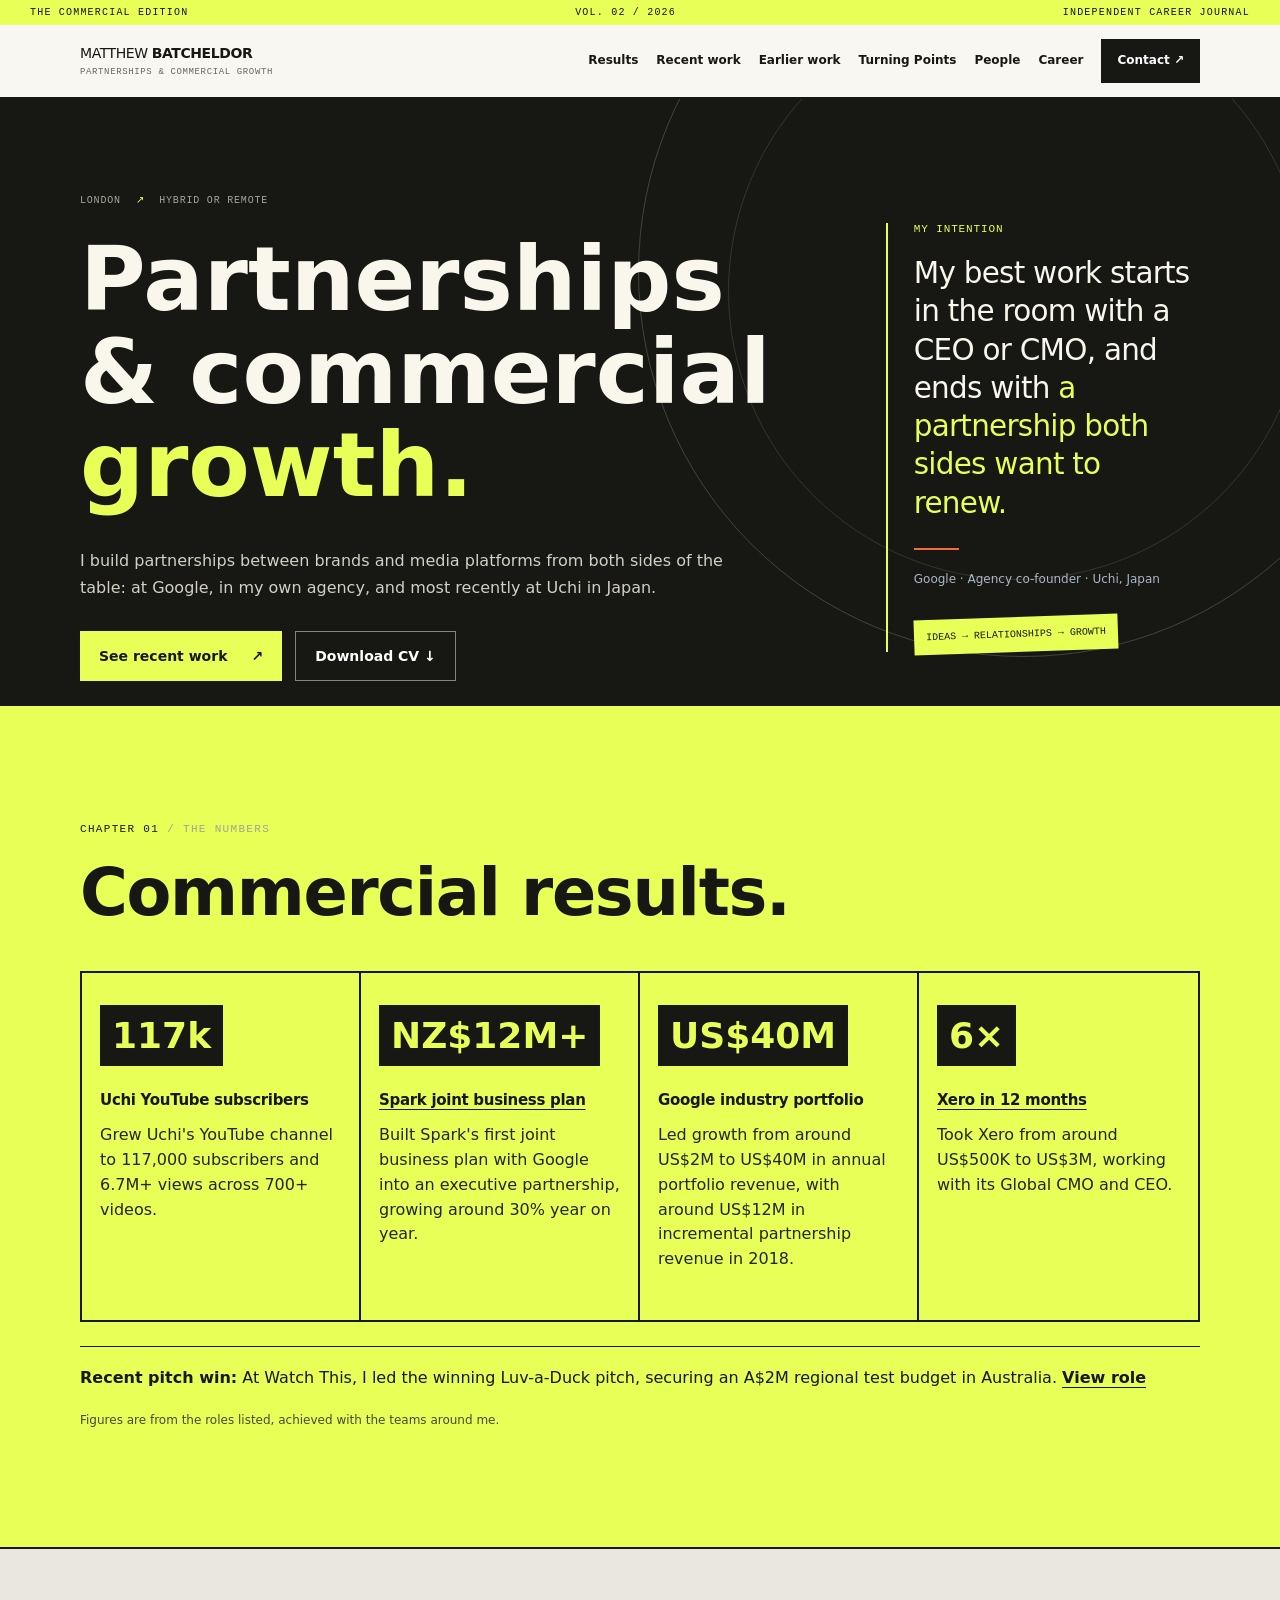
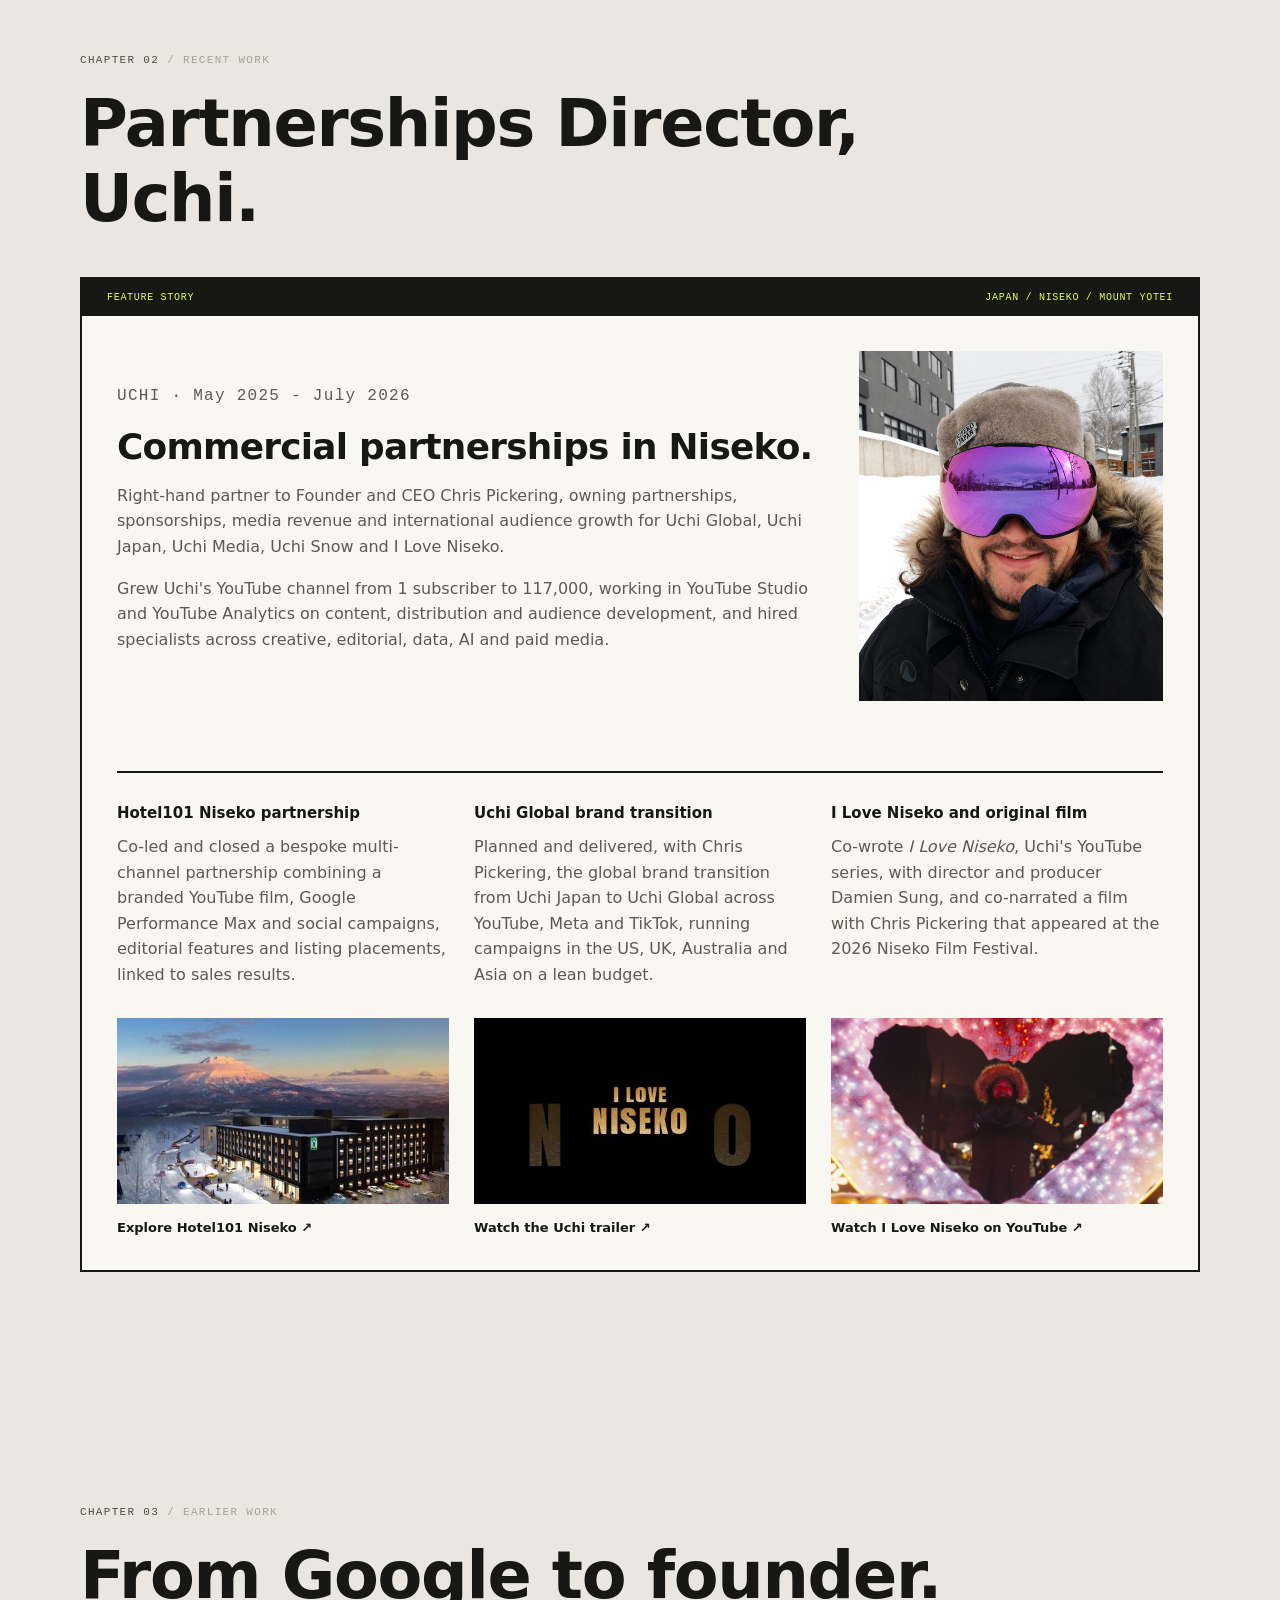
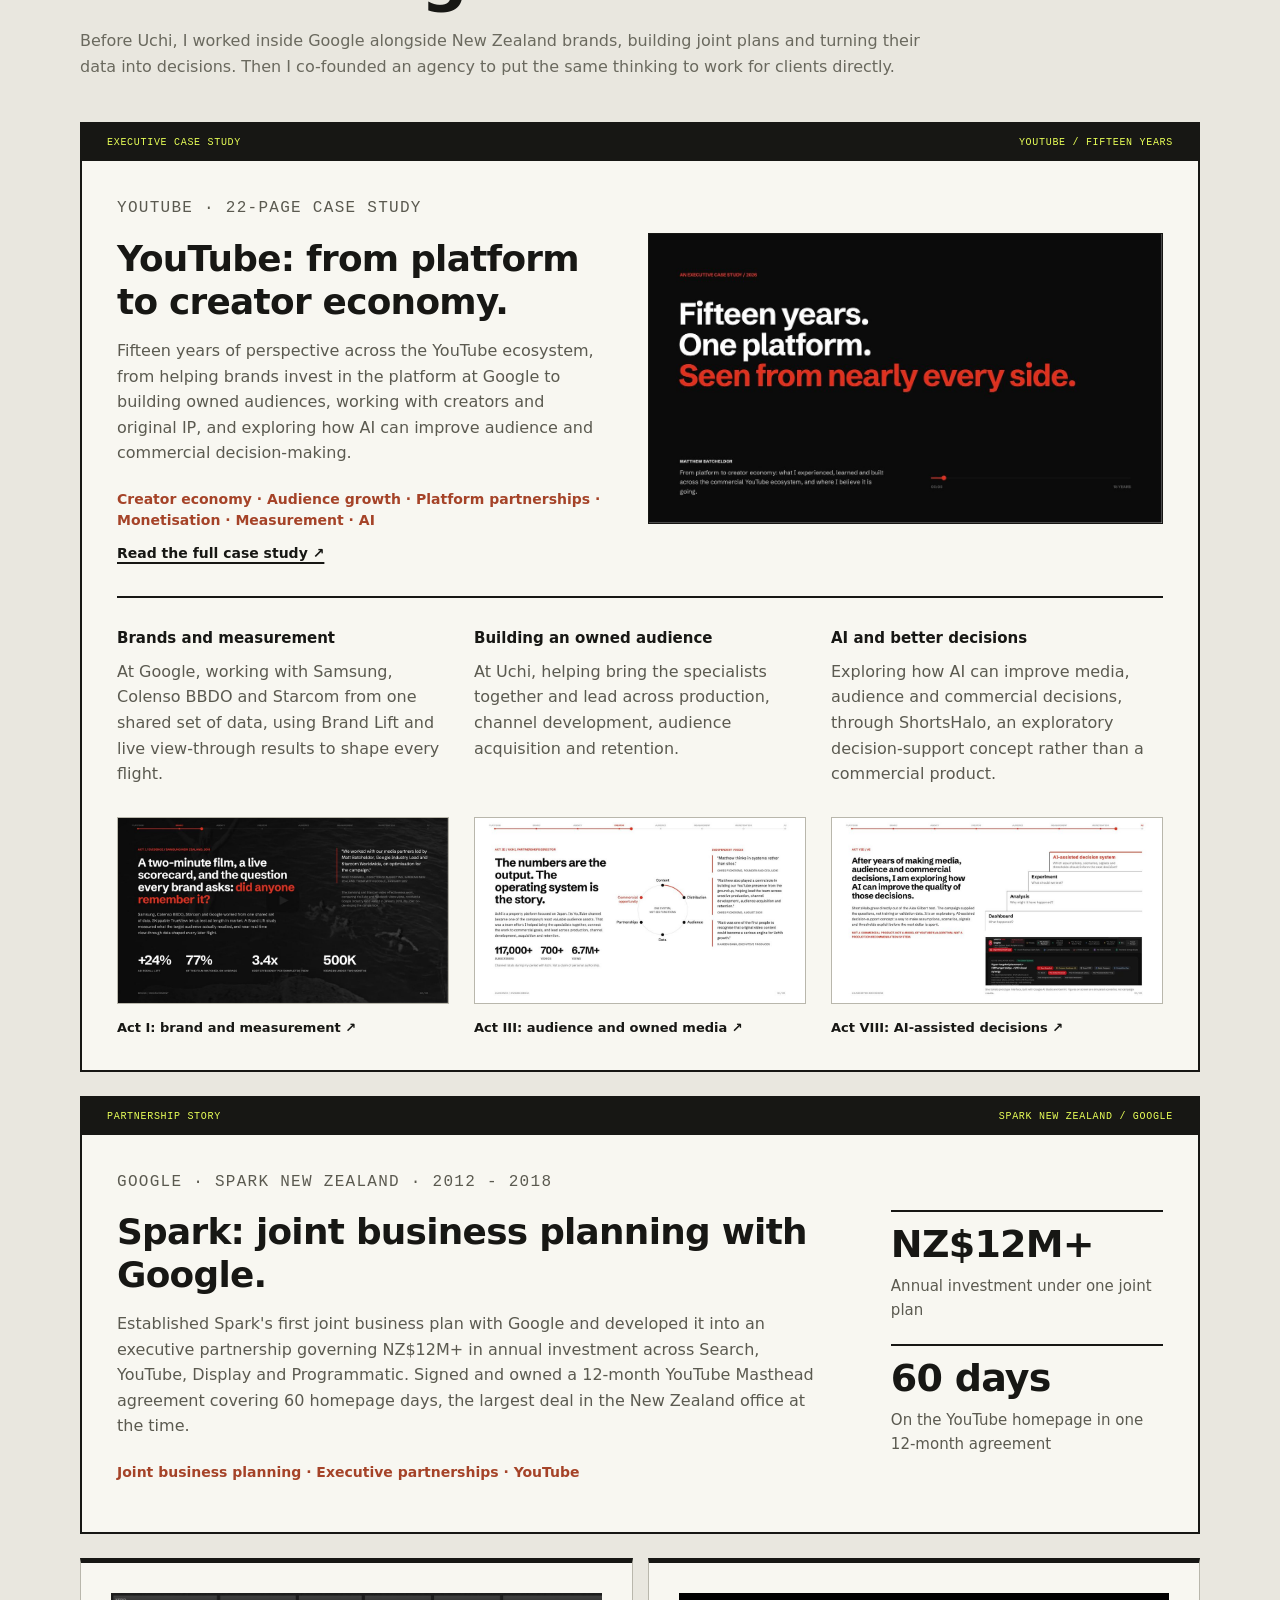
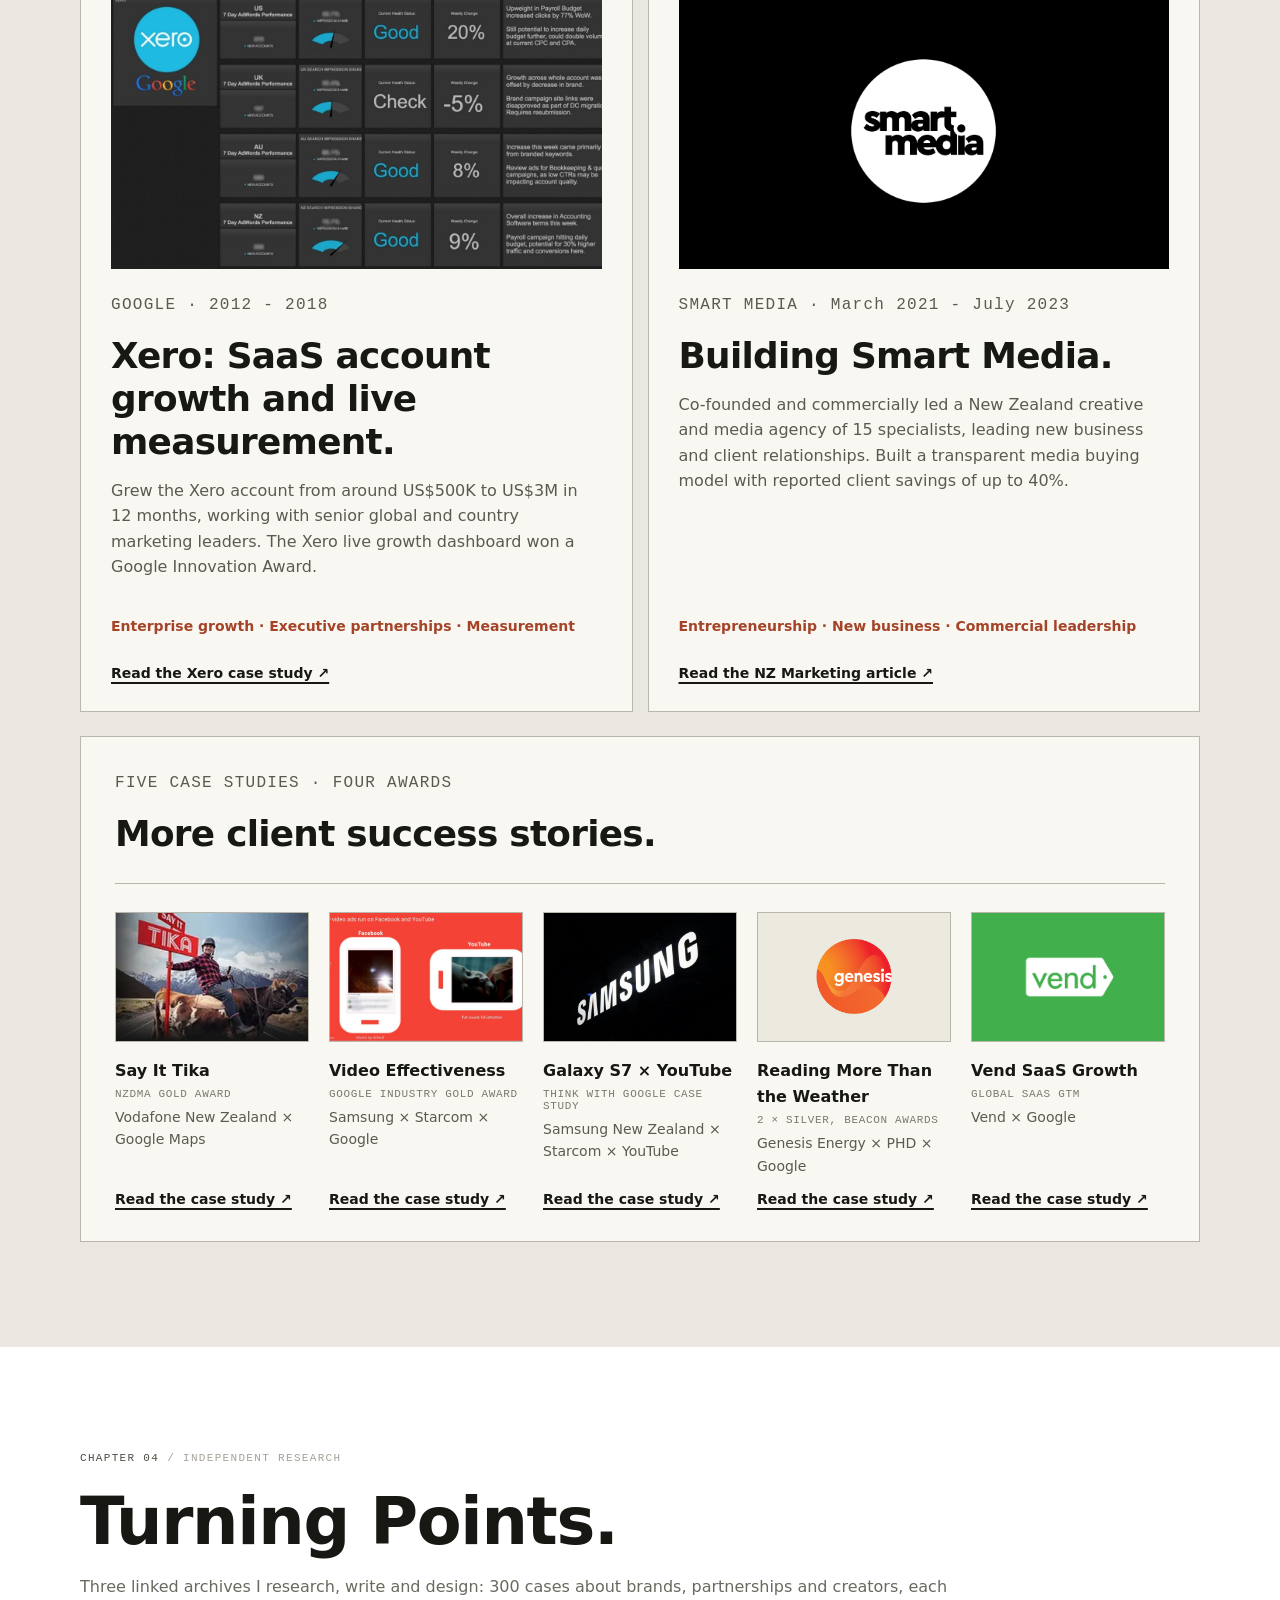
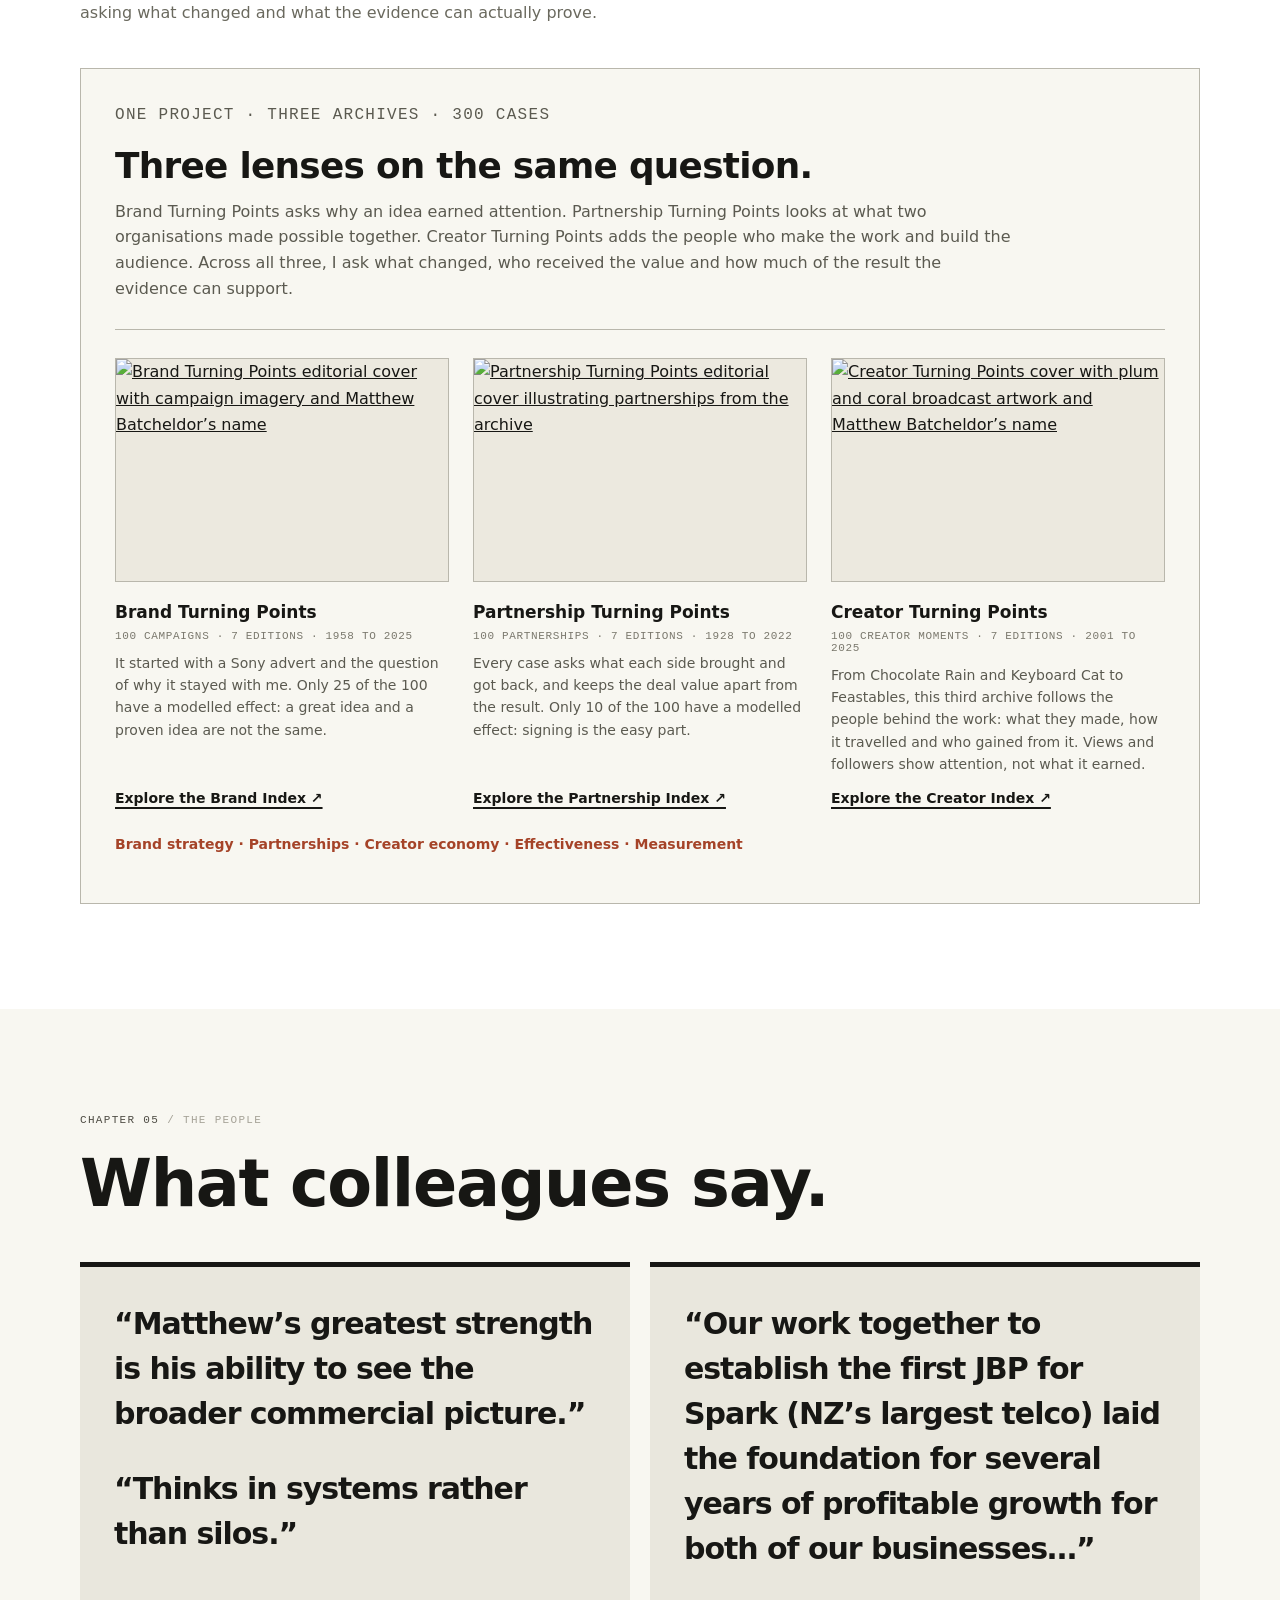
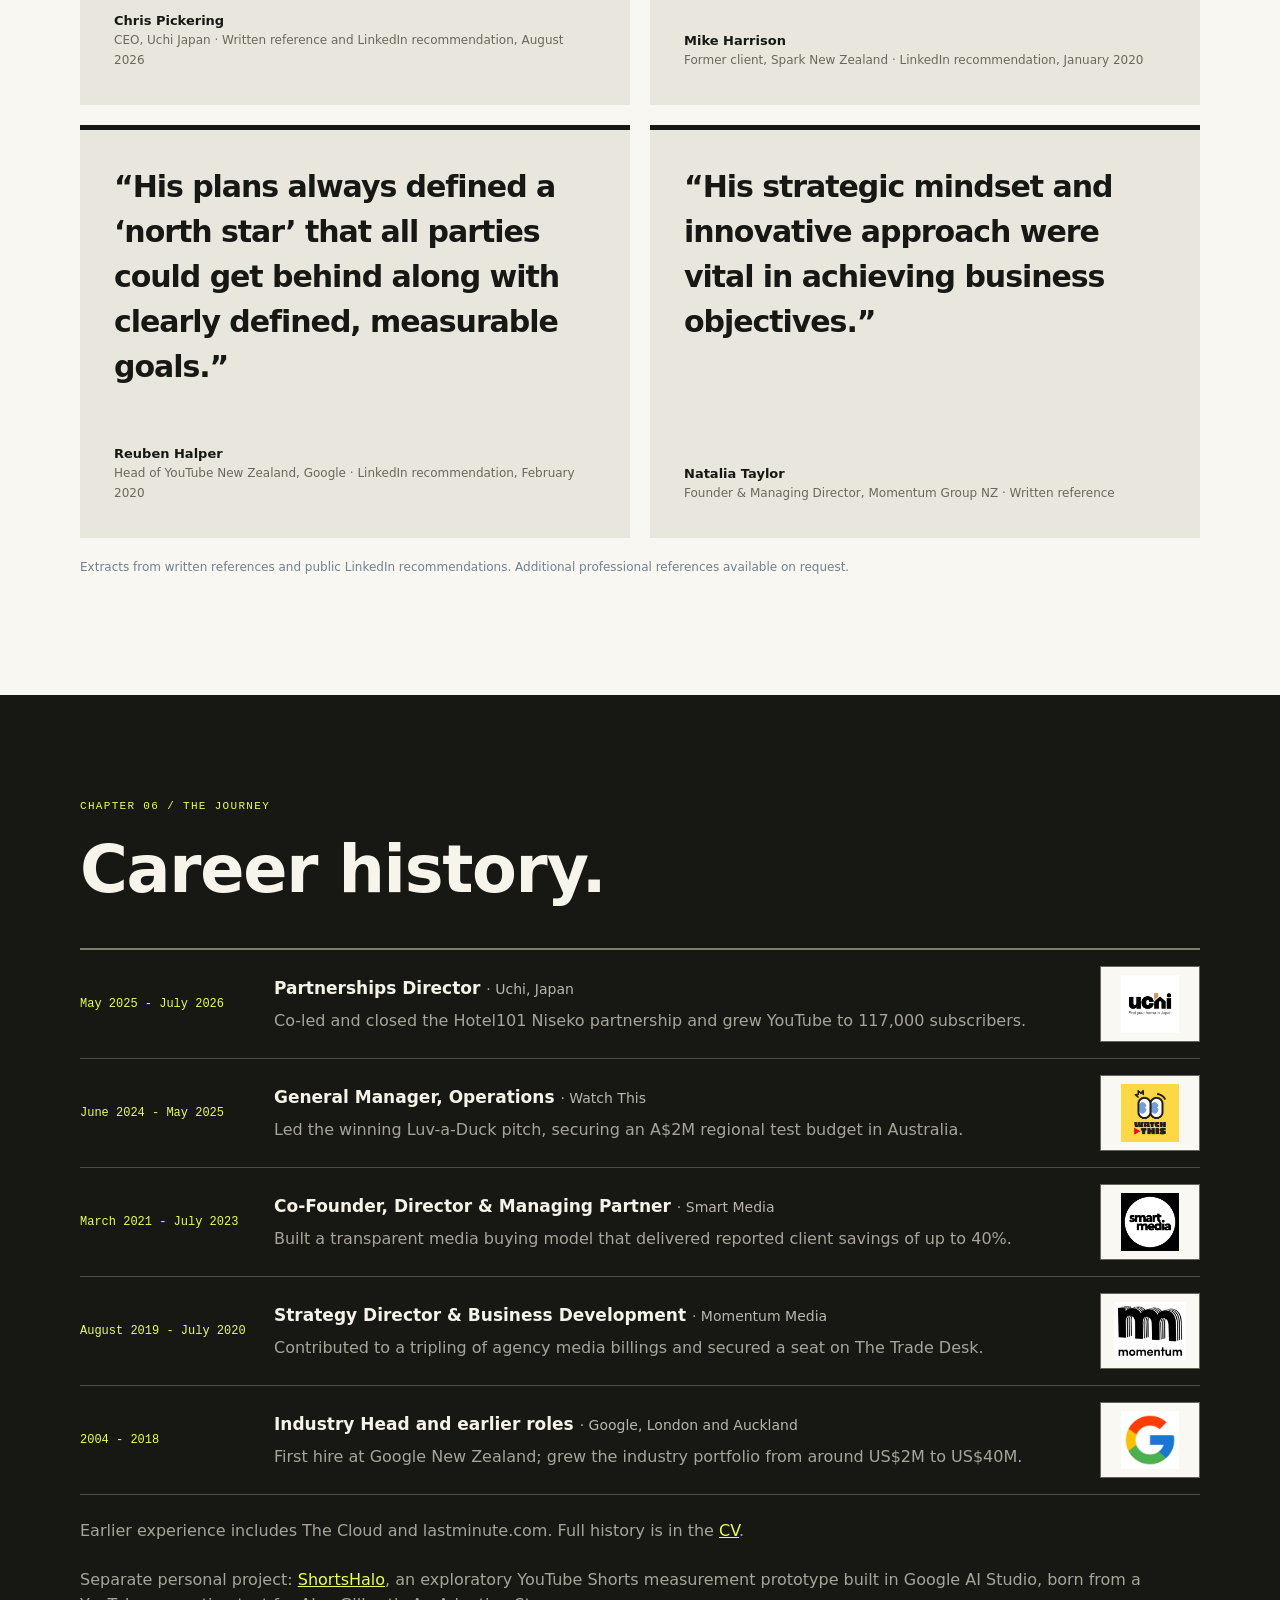
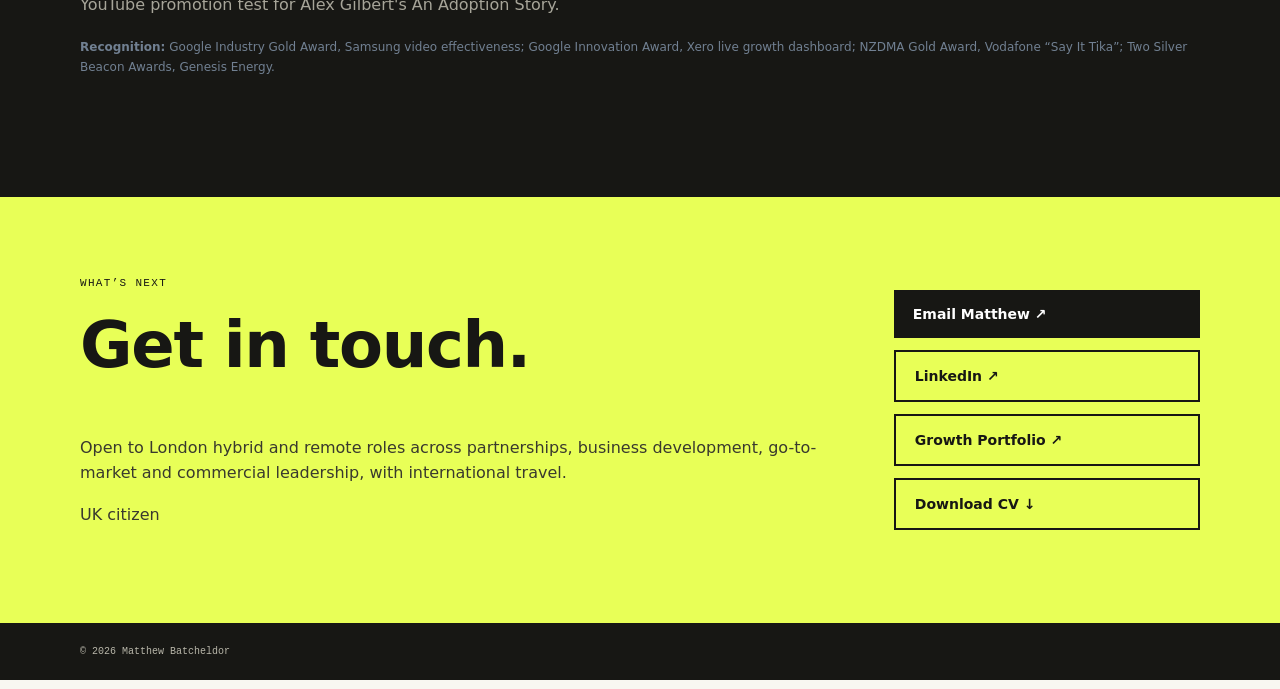
==== commit 8b7f6dc2: "Add Uchi Global to Commercial Edition brand list" ====
--- a/commercial-edition/index.html
+++ b/commercial-edition/index.html
@@ -19,7 +19,7 @@
 
 <section class="impact section" id="impact"><div class="wrap"><div class="section-heading"><p class="eyebrow dark">CHAPTER 01 <span>/ THE NUMBERS</span></p><h2>Commercial results.</h2></div><div class="metric-grid"><article class="metric"><span class="metric-number">117k</span><h3>Uchi YouTube subscribers</h3><p>Grew Uchi's YouTube channel to 117,000 subscribers and 6.7M+ views across 700+ videos.</p></article><article class="metric"><span class="metric-number">NZ$12M+</span><h3><a href="#spark">Spark joint business plan</a></h3><p>Built Spark's first joint business plan with Google into an executive partnership, growing around 30% year on year.</p></article><article class="metric"><span class="metric-number">US$40M</span><h3>Google industry portfolio</h3><p>Led growth from around US$2M to US$40M in annual portfolio revenue, with around US$12M in incremental partnership revenue in 2018.</p></article><article class="metric"><span class="metric-number">6×</span><h3><a href="#xero">Xero in 12 months</a></h3><p>Took Xero from around US$500K to US$3M, working with its Global CMO and CEO.</p></article></div><p class="impact-note"><strong>Recent pitch win:</strong> At Watch This, I led the winning Luv-a-Duck pitch, securing an A$2M regional test budget in Australia. <a href="#watch-this">View role</a></p><p class="footnote">Figures are from the roles listed, achieved with the teams around me.</p></div></section>
 
-<section class="section work" id="work"><div class="wrap"><div class="section-heading"><p class="eyebrow dark">CHAPTER 02 <span>/ RECENT WORK</span></p><h2>Partnerships Director, Uchi.</h2></div><article class="case featured"><div class="feature-ribbon"><span>FEATURE STORY</span><span>JAPAN / NISEKO / MOUNT YOTEI</span></div><div class="case-top"><div><p class="tag">UCHI · May 2025 - July 2026</p><h3>Commercial partnerships in Niseko.</h3><p>Right-hand partner to Founder and CEO Chris Pickering, owning partnerships, sponsorships, media revenue and international audience growth for Uchi Japan, Uchi Media, Uchi Snow and I Love Niseko.</p><p>Grew Uchi's YouTube channel from 1 subscriber to 117,000, working in YouTube Studio and YouTube Analytics on content, distribution and audience development, and hired specialists across creative, editorial, data, AI and paid media.</p></div><img src="assets/niseko-matthew.jpg?v=niseko-retouch-1" alt="Matthew during his time working in Niseko, Japan" loading="lazy"></div><div class="case-details">
+<section class="section work" id="work"><div class="wrap"><div class="section-heading"><p class="eyebrow dark">CHAPTER 02 <span>/ RECENT WORK</span></p><h2>Partnerships Director, Uchi.</h2></div><article class="case featured"><div class="feature-ribbon"><span>FEATURE STORY</span><span>JAPAN / NISEKO / MOUNT YOTEI</span></div><div class="case-top"><div><p class="tag">UCHI · May 2025 - July 2026</p><h3>Commercial partnerships in Niseko.</h3><p>Right-hand partner to Founder and CEO Chris Pickering, owning partnerships, sponsorships, media revenue and international audience growth for Uchi Global, Uchi Japan, Uchi Media, Uchi Snow and I Love Niseko.</p><p>Grew Uchi's YouTube channel from 1 subscriber to 117,000, working in YouTube Studio and YouTube Analytics on content, distribution and audience development, and hired specialists across creative, editorial, data, AI and paid media.</p></div><img src="assets/niseko-matthew.jpg?v=niseko-retouch-1" alt="Matthew during his time working in Niseko, Japan" loading="lazy"></div><div class="case-details">
 <div><h4>Hotel101 Niseko partnership</h4><p>Co-led and closed a bespoke multi-channel partnership combining a branded YouTube film, Google Performance Max and social campaigns, editorial features and listing placements, linked to sales results.</p>
 <a class="case-series" href="https://uchijapan.com/developments/hotel-101-niseko" target="_blank" rel="noopener noreferrer"><img src="assets/hotel101-niseko.jpg" alt="Hotel101 Niseko architectural rendering with Mount Yotei in the background" width="480" height="270" loading="lazy"><span>Explore Hotel101 Niseko ↗</span></a></div>
 <div><h4>Uchi Global brand transition</h4><p>Planned and delivered, with Chris Pickering, the global brand transition from Uchi Japan to Uchi Global across YouTube, Meta and TikTok, running campaigns in the US, UK, Australia and Asia on a lean budget.</p>
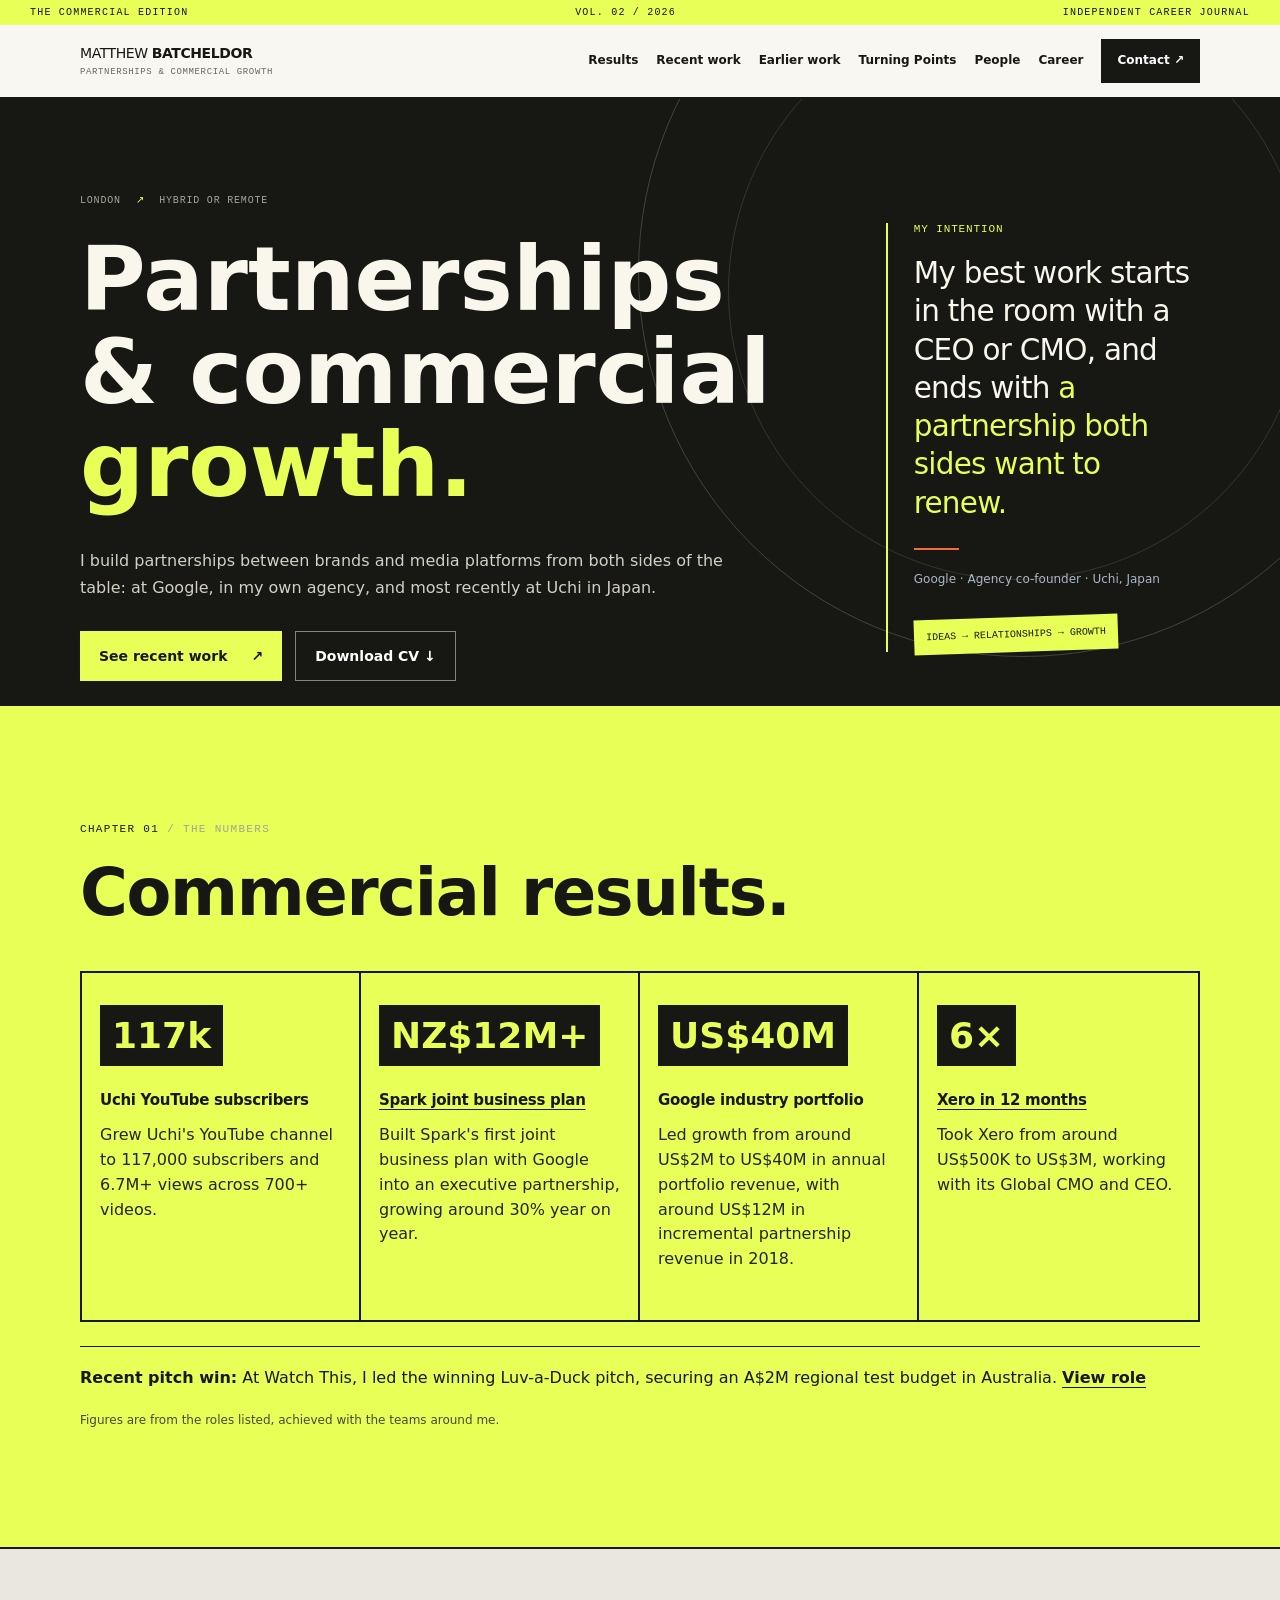
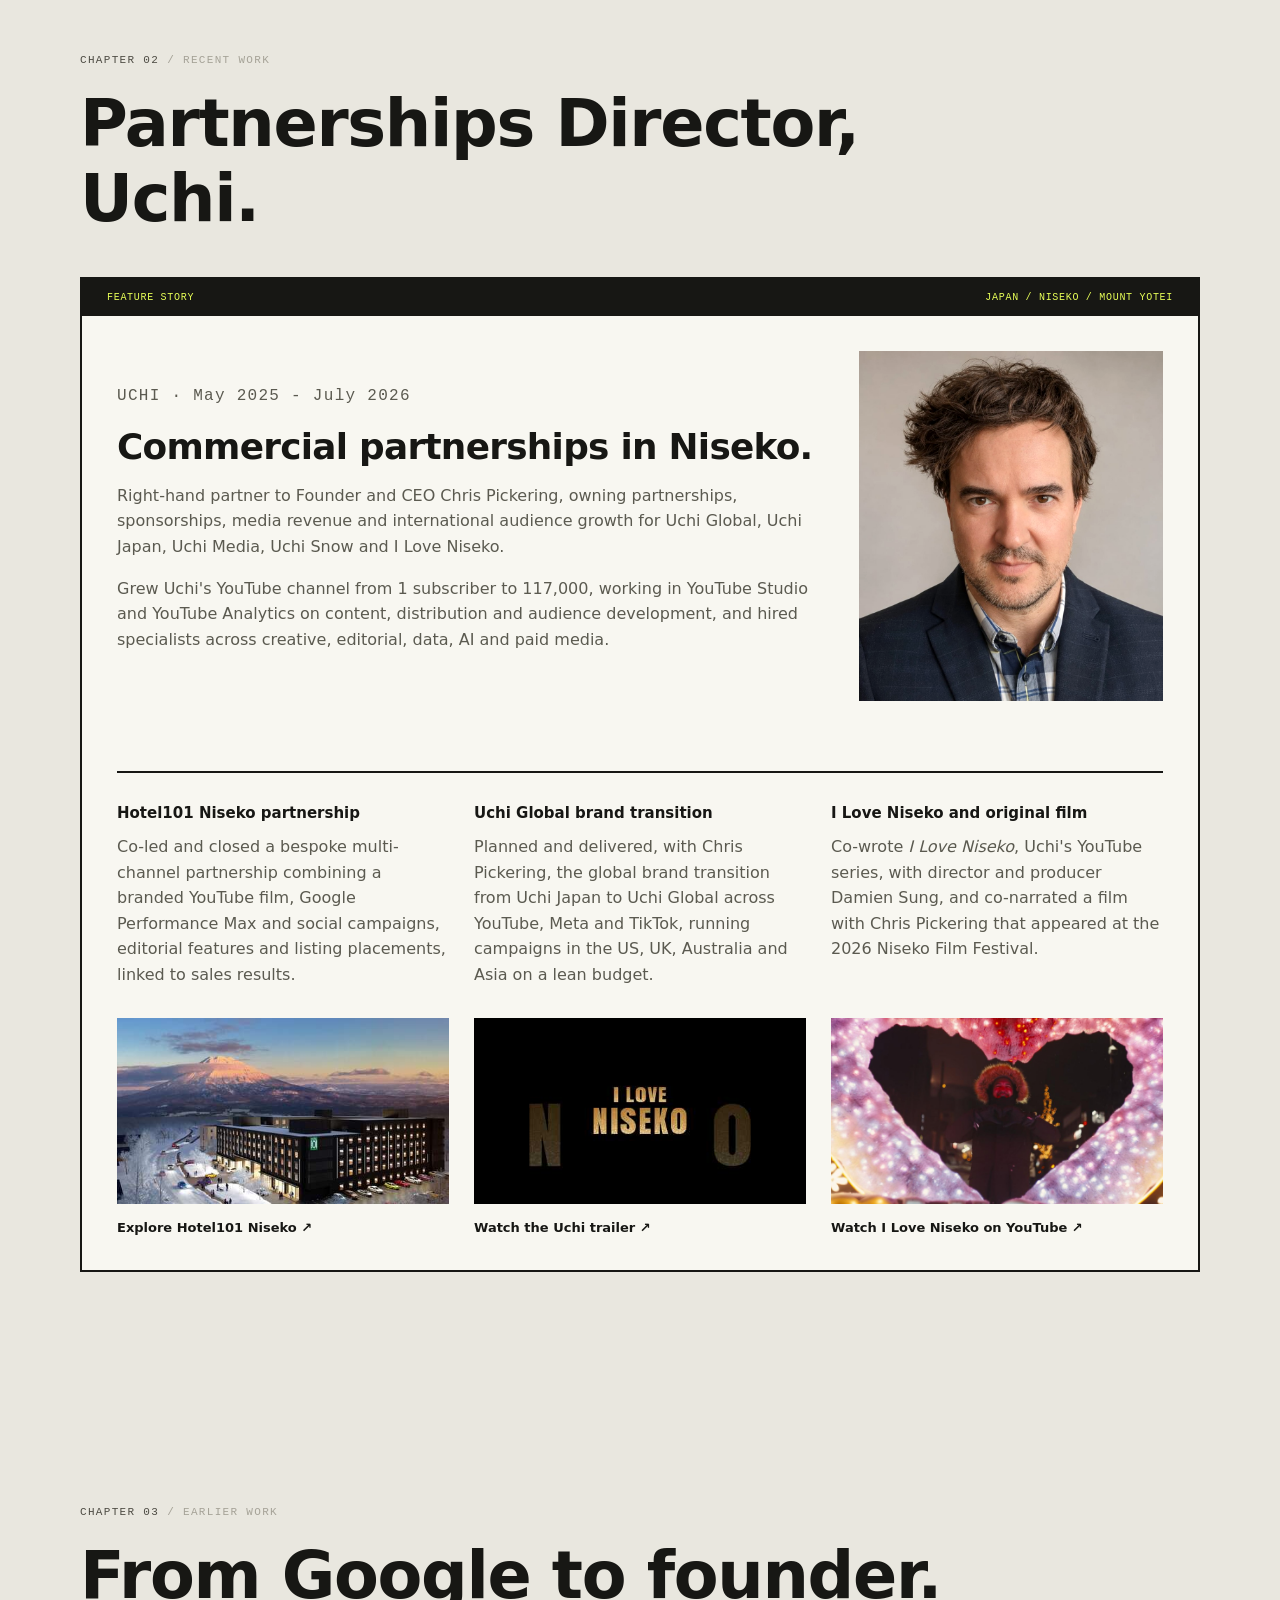
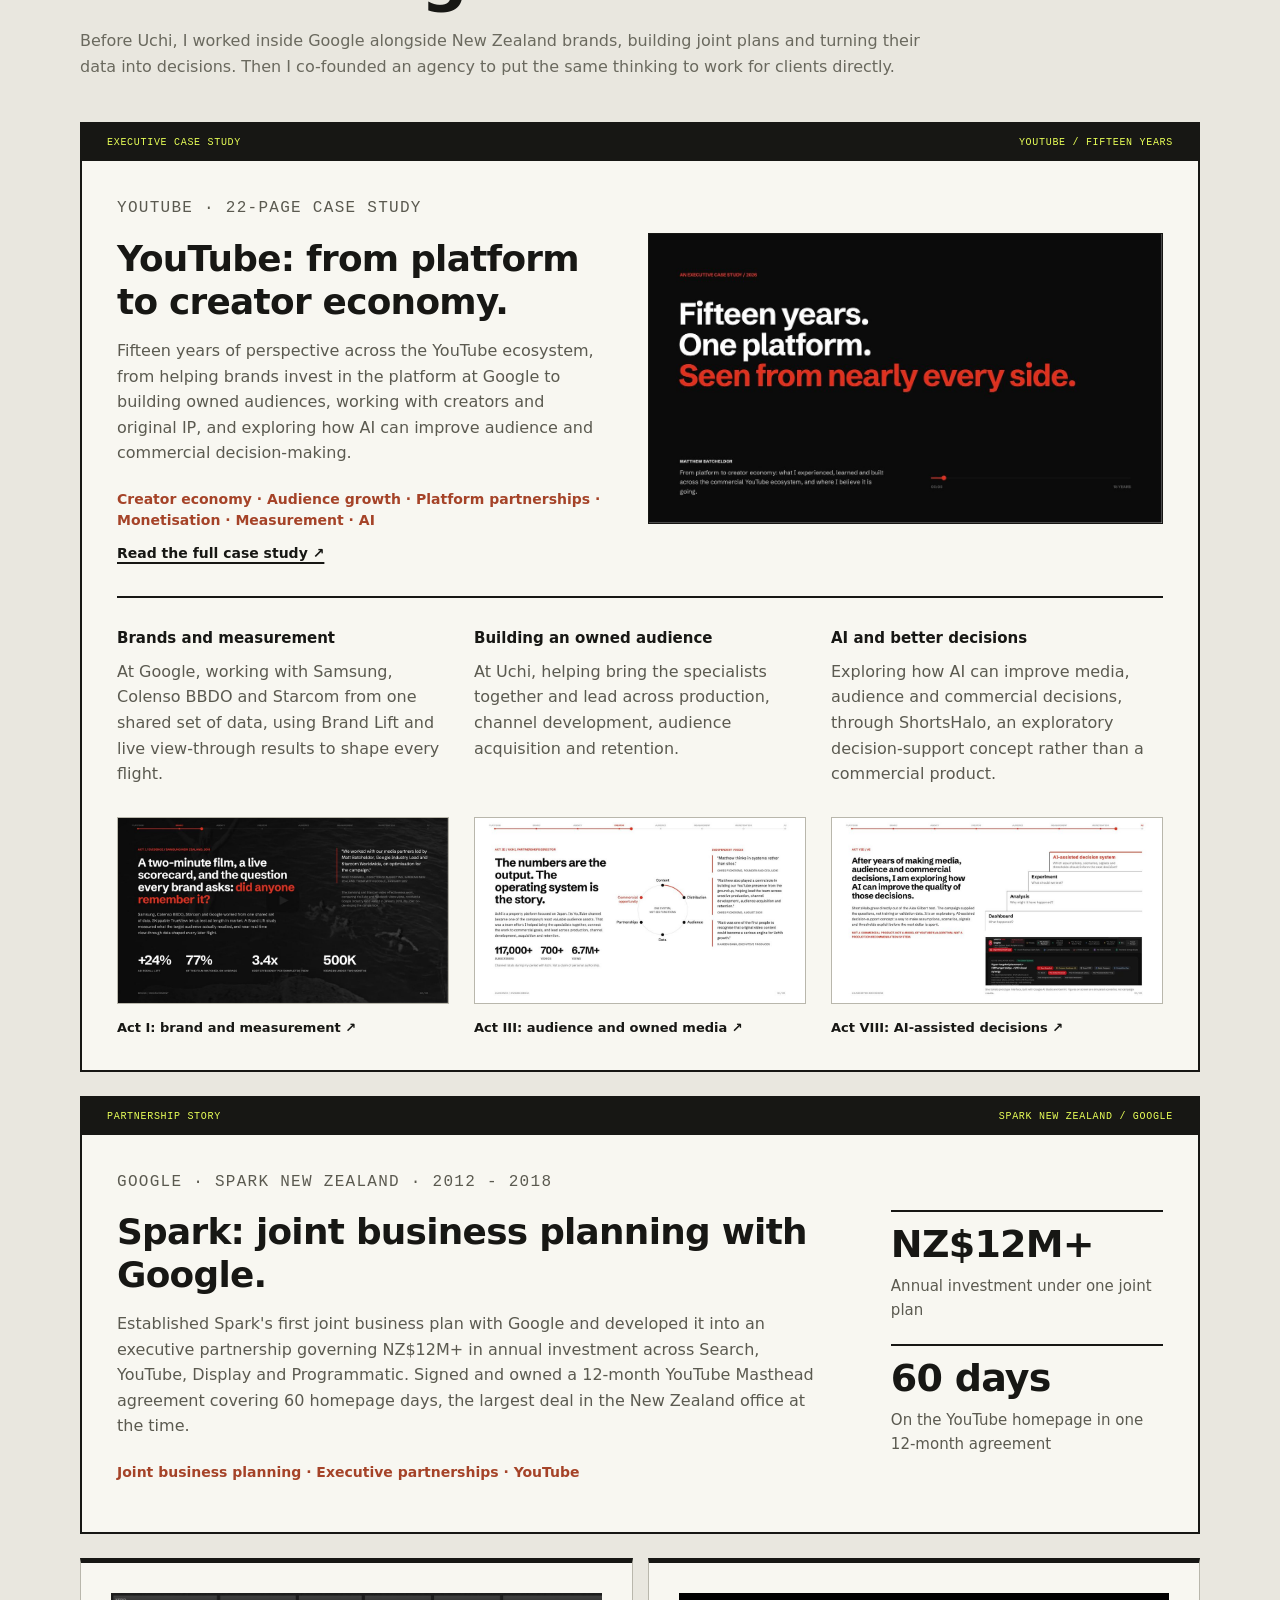
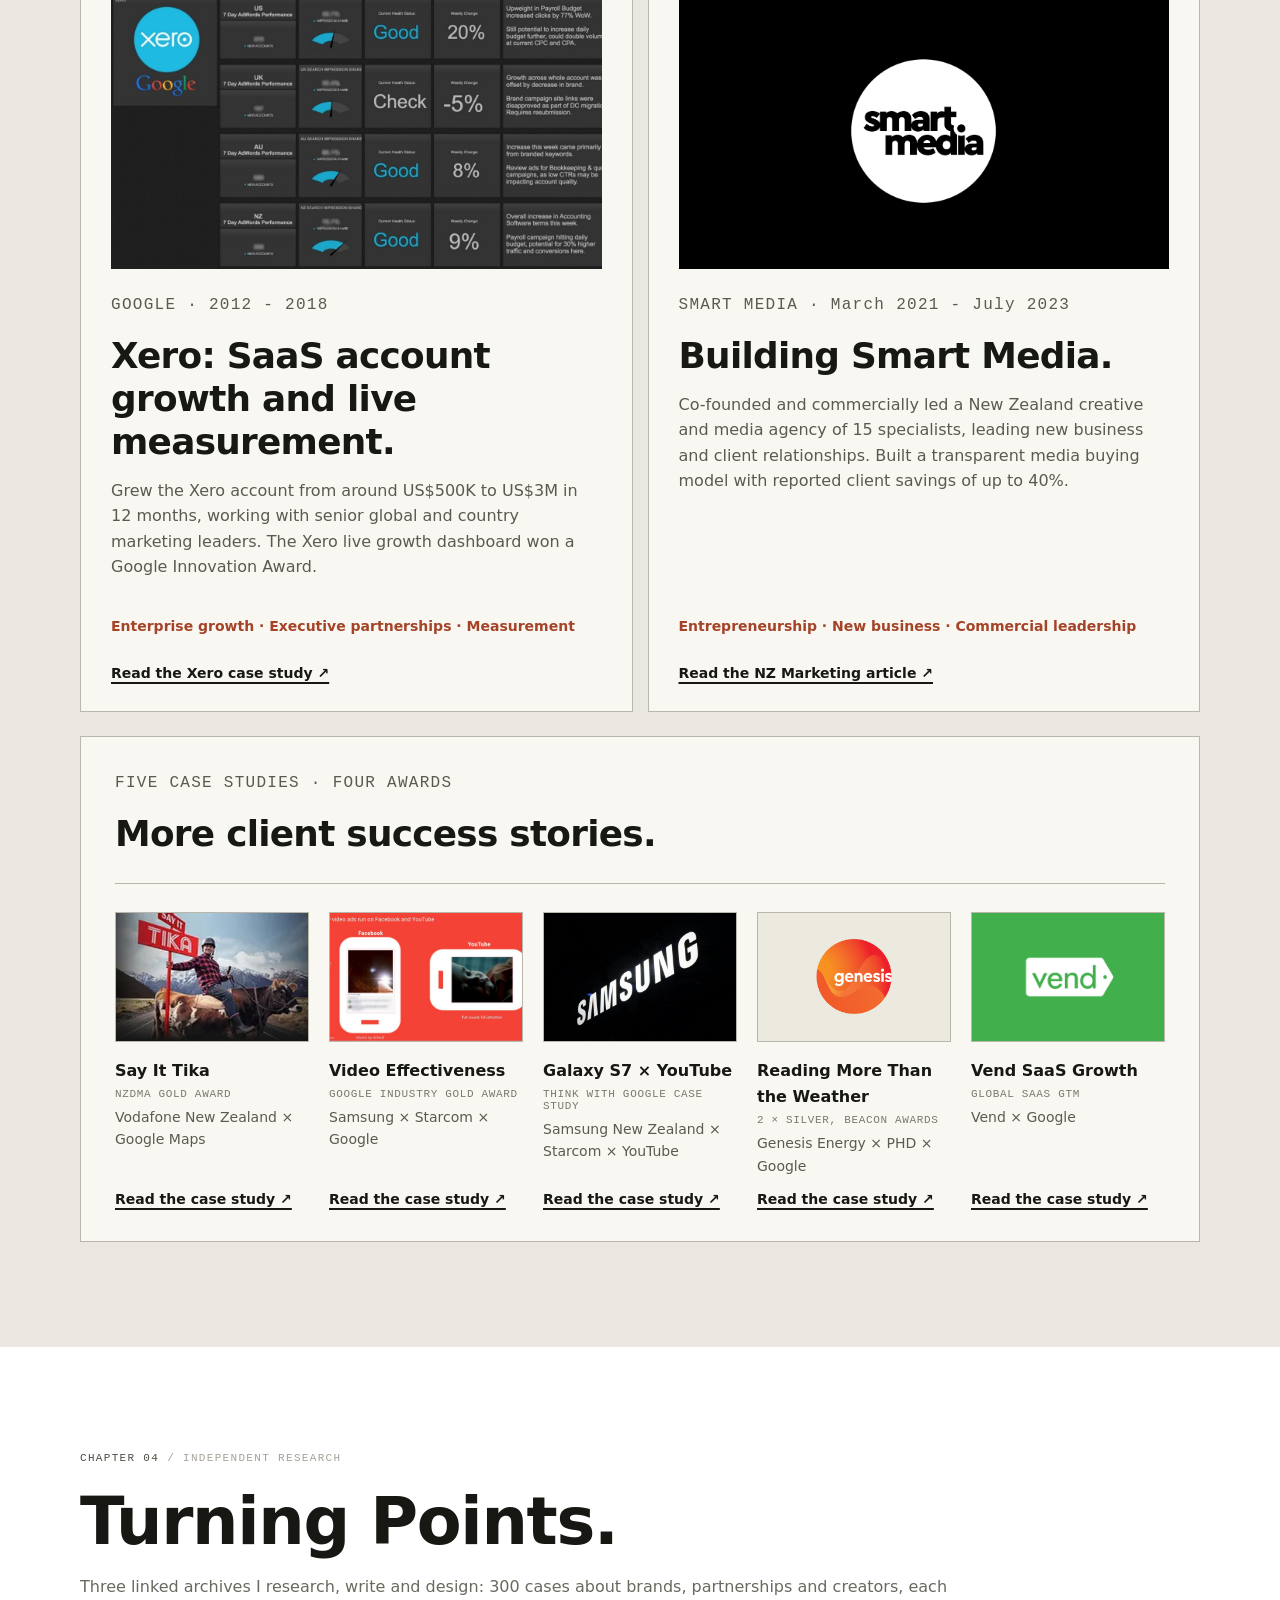
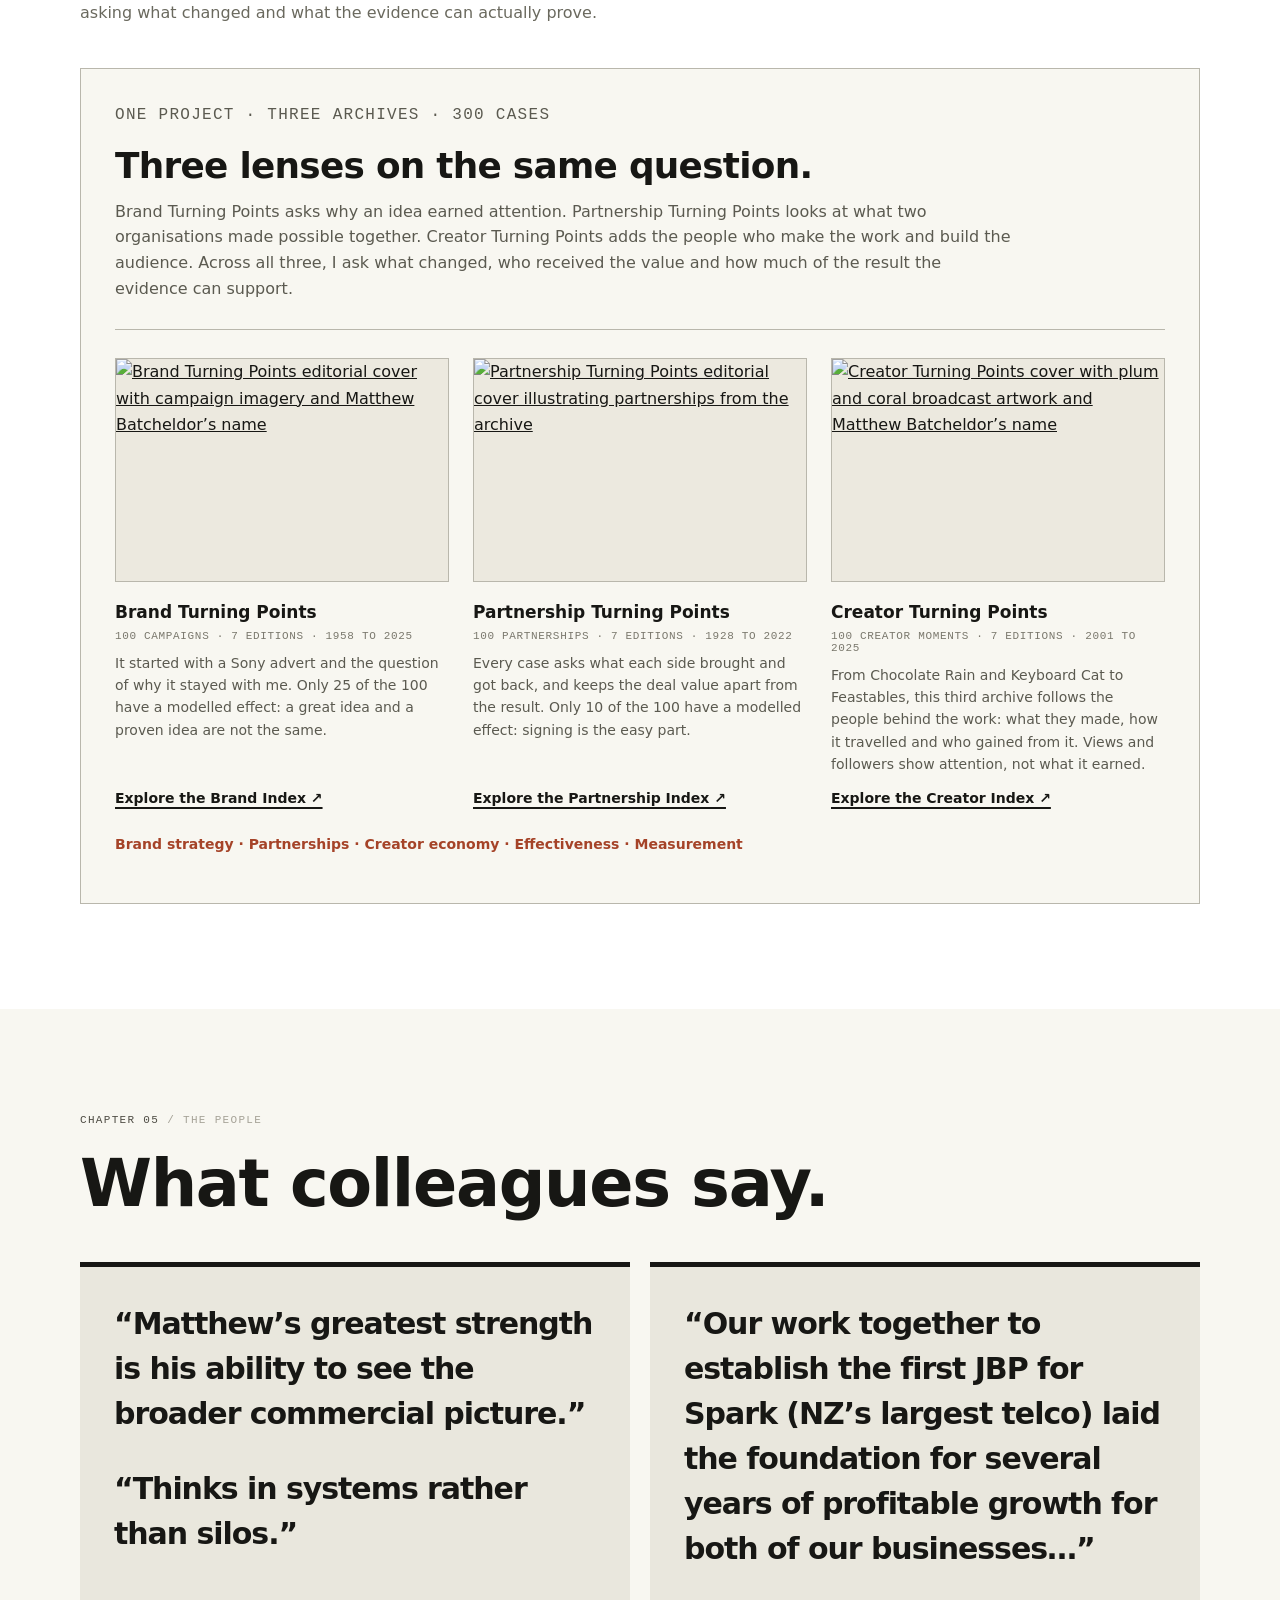
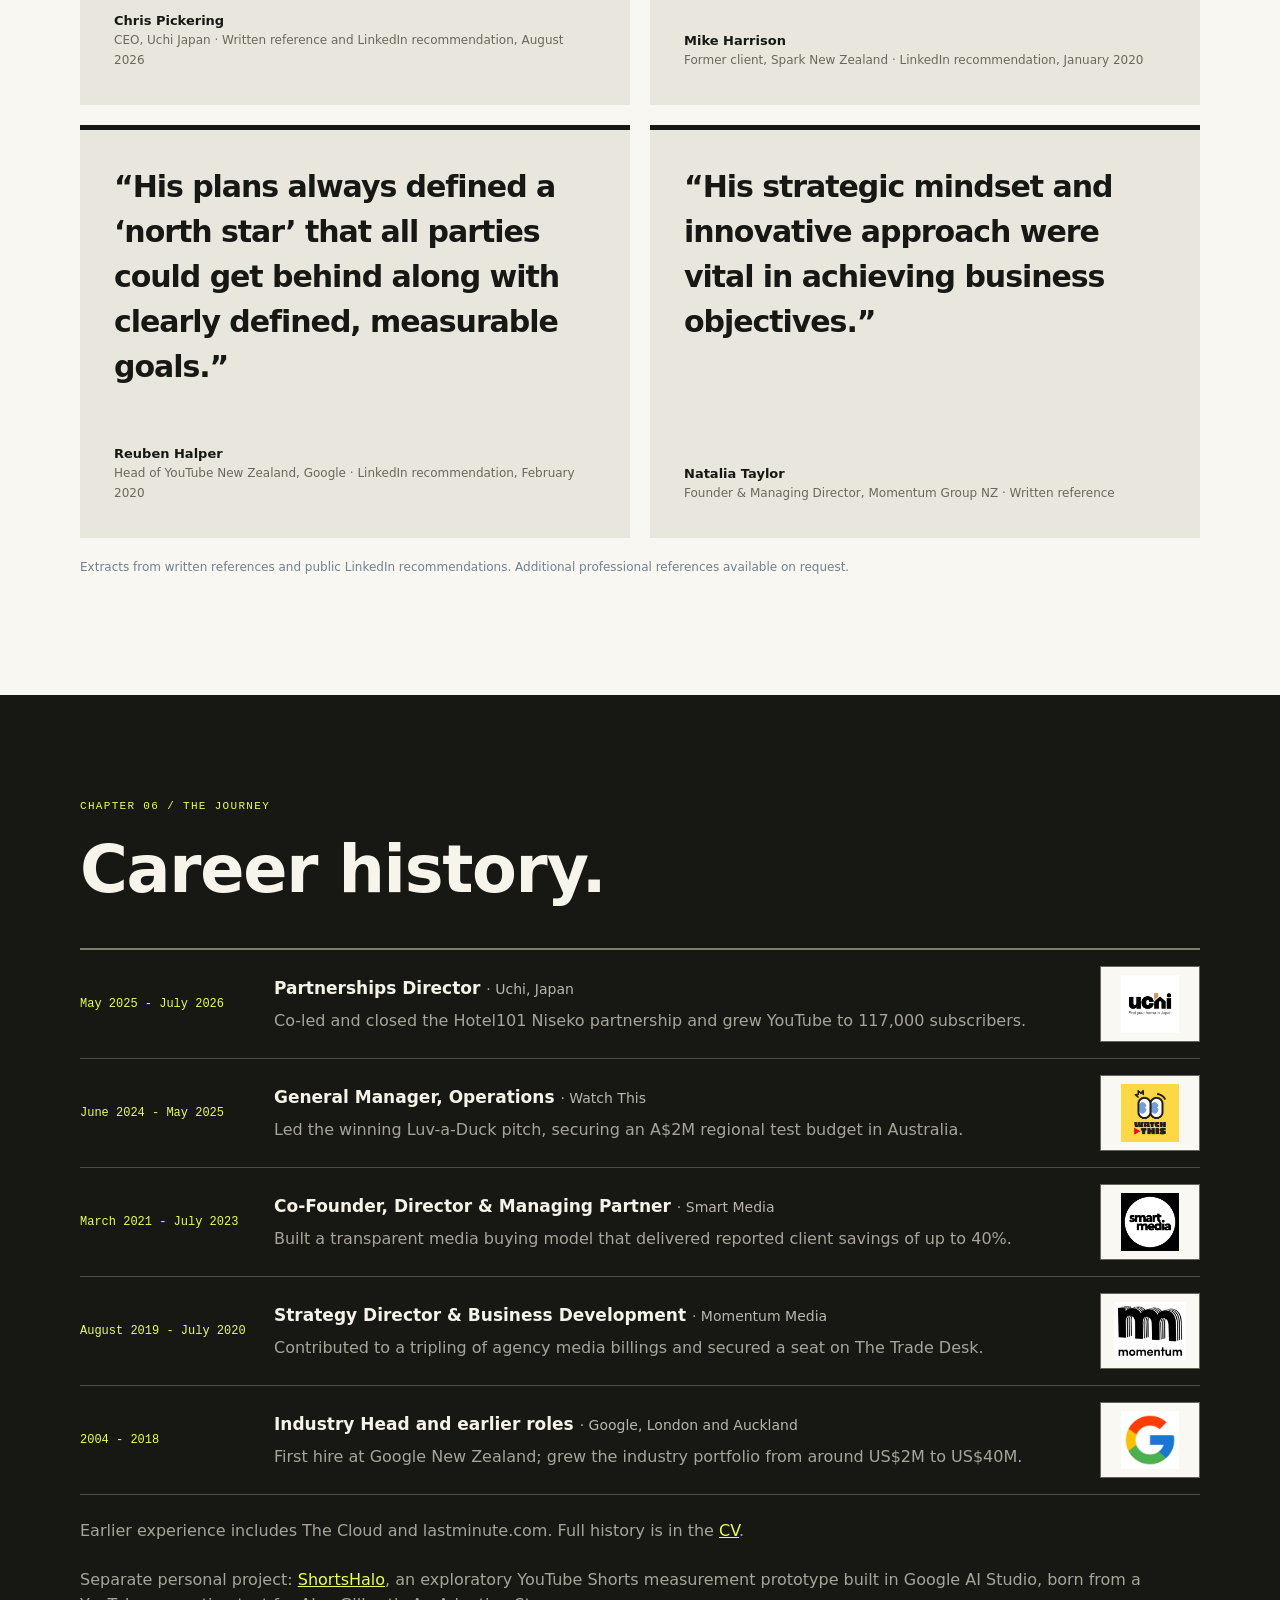
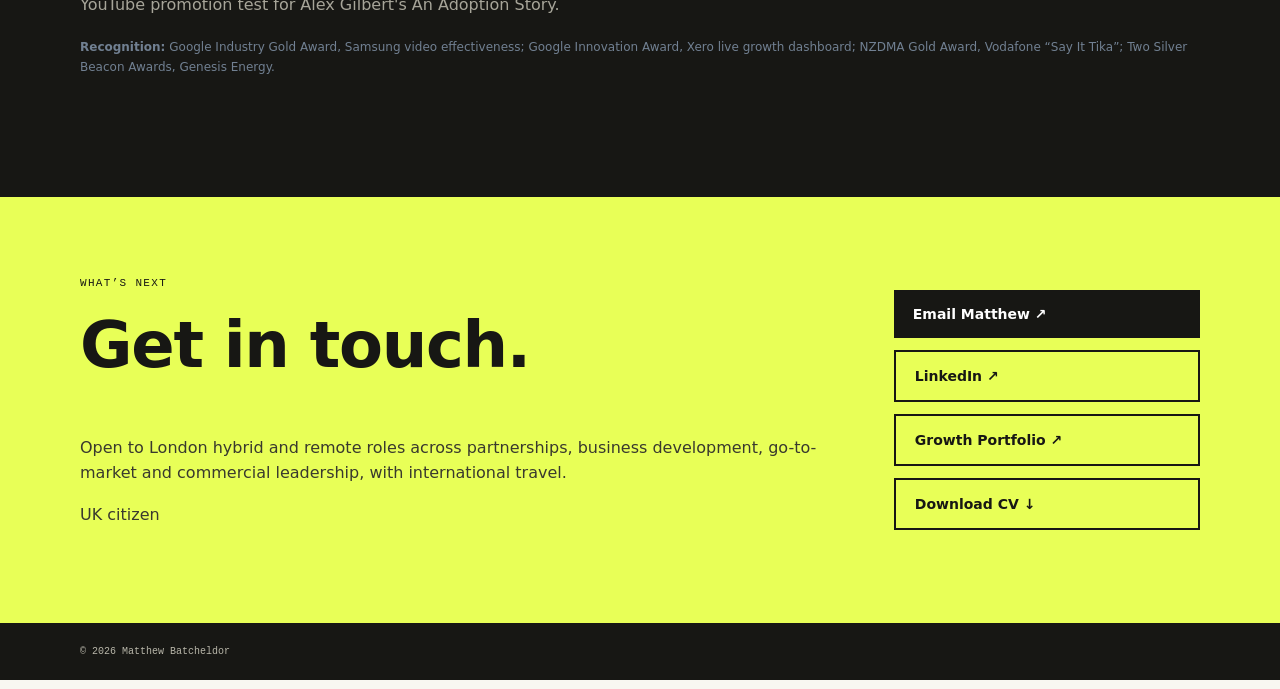
==== commit fff5cbc8: "Use professional portrait on Commercial Edition and portfolio link previews" ====
--- a/commercial-edition/index.html
+++ b/commercial-edition/index.html
@@ -12,14 +12,14 @@
 .impact-note{font-size:16px;line-height:1.6;margin:24px 0 0;padding-top:18px;border-top:1px solid #171714}
 .impact-note a{font-weight:700;text-underline-offset:4px;white-space:nowrap}
 #spark,#xero,#watch-this{scroll-margin-top:100px}
-</style><link rel="icon" href="/career-portfolio/favicon.svg" type="image/svg+xml"><link rel="apple-touch-icon" href="/career-portfolio/apple-touch-icon.png"></head>
+</style><link rel="icon" href="/career-portfolio/favicon.svg" type="image/svg+xml"><link rel="apple-touch-icon" href="/career-portfolio/apple-touch-icon.png"><meta property="og:image" content="https://mattbatcheldor.github.io/career-portfolio/commercial-edition/assets/matthew-batcheldor-professional.jpg"><meta property="og:image:width" content="1000"><meta property="og:image:height" content="1000"><meta property="og:image:alt" content="Matthew Batcheldor wearing a navy jacket and checked shirt"><meta name="twitter:card" content="summary"><meta name="twitter:image" content="https://mattbatcheldor.github.io/career-portfolio/commercial-edition/assets/matthew-batcheldor-professional.jpg"></head>
 <body><div class="topline"><span>THE COMMERCIAL EDITION</span><span>VOL. 02 / 2026</span><span>INDEPENDENT CAREER JOURNAL</span></div><a class="skip" href="#main">Skip to content</a><header class="nav"><div class="wrap nav-inner"><a class="brand" href="#top">MATTHEW <strong>BATCHELDOR</strong><span>Partnerships &amp; commercial growth</span></a><button class="menu" id="menu" aria-label="Toggle navigation" aria-expanded="false">Menu ☰</button><nav id="navigation" aria-label="Main navigation"><a href="#impact">Results</a><a href="#work">Recent work</a><a href="#earlier">Earlier work</a><a href="#turning-points">Turning Points</a><a href="#recommendations">People</a><a href="#career">Career</a><a class="nav-contact" href="#contact">Contact ↗</a></nav></div></header>
 <main id="main">
 <section class="hero" id="top"><div class="wrap hero-grid"><div><div class="hero-location">LONDON <span>↗</span> HYBRID OR REMOTE</div><h1>Partnerships<br>&amp; commercial<br><em>growth.</em></h1><p class="lead">I build partnerships between brands and media platforms from both sides of the table: at Google, in my own agency, and most recently at Uchi in Japan.</p><div class="actions"><a class="button primary" href="#work">See recent work <span>↗</span></a><a class="button secondary" href="assets/Matthew_Batcheldor_CV.pdf?v=2026-11-22-wording-v1" download="Matthew Batcheldor CV.pdf">Download CV ↓</a></div></div><aside class="hero-aside"><div class="aside-kicker">MY INTENTION</div><p>My best work starts in the room with a CEO or CMO, and ends with <em>a partnership both sides want to renew.</em></p><div class="aside-line"></div><div class="aside-footer">Google · Agency co-founder · Uchi, Japan</div><div class="aside-stamp">IDEAS → RELATIONSHIPS → GROWTH</div></aside></div></section>
 
 <section class="impact section" id="impact"><div class="wrap"><div class="section-heading"><p class="eyebrow dark">CHAPTER 01 <span>/ THE NUMBERS</span></p><h2>Commercial results.</h2></div><div class="metric-grid"><article class="metric"><span class="metric-number">117k</span><h3>Uchi YouTube subscribers</h3><p>Grew Uchi's YouTube channel to 117,000 subscribers and 6.7M+ views across 700+ videos.</p></article><article class="metric"><span class="metric-number">NZ$12M+</span><h3><a href="#spark">Spark joint business plan</a></h3><p>Built Spark's first joint business plan with Google into an executive partnership, growing around 30% year on year.</p></article><article class="metric"><span class="metric-number">US$40M</span><h3>Google industry portfolio</h3><p>Led growth from around US$2M to US$40M in annual portfolio revenue, with around US$12M in incremental partnership revenue in 2018.</p></article><article class="metric"><span class="metric-number">6×</span><h3><a href="#xero">Xero in 12 months</a></h3><p>Took Xero from around US$500K to US$3M, working with its Global CMO and CEO.</p></article></div><p class="impact-note"><strong>Recent pitch win:</strong> At Watch This, I led the winning Luv-a-Duck pitch, securing an A$2M regional test budget in Australia. <a href="#watch-this">View role</a></p><p class="footnote">Figures are from the roles listed, achieved with the teams around me.</p></div></section>
 
-<section class="section work" id="work"><div class="wrap"><div class="section-heading"><p class="eyebrow dark">CHAPTER 02 <span>/ RECENT WORK</span></p><h2>Partnerships Director, Uchi.</h2></div><article class="case featured"><div class="feature-ribbon"><span>FEATURE STORY</span><span>JAPAN / NISEKO / MOUNT YOTEI</span></div><div class="case-top"><div><p class="tag">UCHI · May 2025 - July 2026</p><h3>Commercial partnerships in Niseko.</h3><p>Right-hand partner to Founder and CEO Chris Pickering, owning partnerships, sponsorships, media revenue and international audience growth for Uchi Global, Uchi Japan, Uchi Media, Uchi Snow and I Love Niseko.</p><p>Grew Uchi's YouTube channel from 1 subscriber to 117,000, working in YouTube Studio and YouTube Analytics on content, distribution and audience development, and hired specialists across creative, editorial, data, AI and paid media.</p></div><img src="assets/niseko-matthew.jpg?v=niseko-retouch-1" alt="Matthew during his time working in Niseko, Japan" loading="lazy"></div><div class="case-details">
+<section class="section work" id="work"><div class="wrap"><div class="section-heading"><p class="eyebrow dark">CHAPTER 02 <span>/ RECENT WORK</span></p><h2>Partnerships Director, Uchi.</h2></div><article class="case featured"><div class="feature-ribbon"><span>FEATURE STORY</span><span>JAPAN / NISEKO / MOUNT YOTEI</span></div><div class="case-top"><div><p class="tag">UCHI · May 2025 - July 2026</p><h3>Commercial partnerships in Niseko.</h3><p>Right-hand partner to Founder and CEO Chris Pickering, owning partnerships, sponsorships, media revenue and international audience growth for Uchi Global, Uchi Japan, Uchi Media, Uchi Snow and I Love Niseko.</p><p>Grew Uchi's YouTube channel from 1 subscriber to 117,000, working in YouTube Studio and YouTube Analytics on content, distribution and audience development, and hired specialists across creative, editorial, data, AI and paid media.</p></div><img src="assets/matthew-batcheldor-professional.jpg" alt="Matthew Batcheldor wearing a navy jacket and checked shirt" loading="lazy"></div><div class="case-details">
 <div><h4>Hotel101 Niseko partnership</h4><p>Co-led and closed a bespoke multi-channel partnership combining a branded YouTube film, Google Performance Max and social campaigns, editorial features and listing placements, linked to sales results.</p>
 <a class="case-series" href="https://uchijapan.com/developments/hotel-101-niseko" target="_blank" rel="noopener noreferrer"><img src="assets/hotel101-niseko.jpg" alt="Hotel101 Niseko architectural rendering with Mount Yotei in the background" width="480" height="270" loading="lazy"><span>Explore Hotel101 Niseko ↗</span></a></div>
 <div><h4>Uchi Global brand transition</h4><p>Planned and delivered, with Chris Pickering, the global brand transition from Uchi Japan to Uchi Global across YouTube, Meta and TikTok, running campaigns in the US, UK, Australia and Asia on a lean budget.</p>
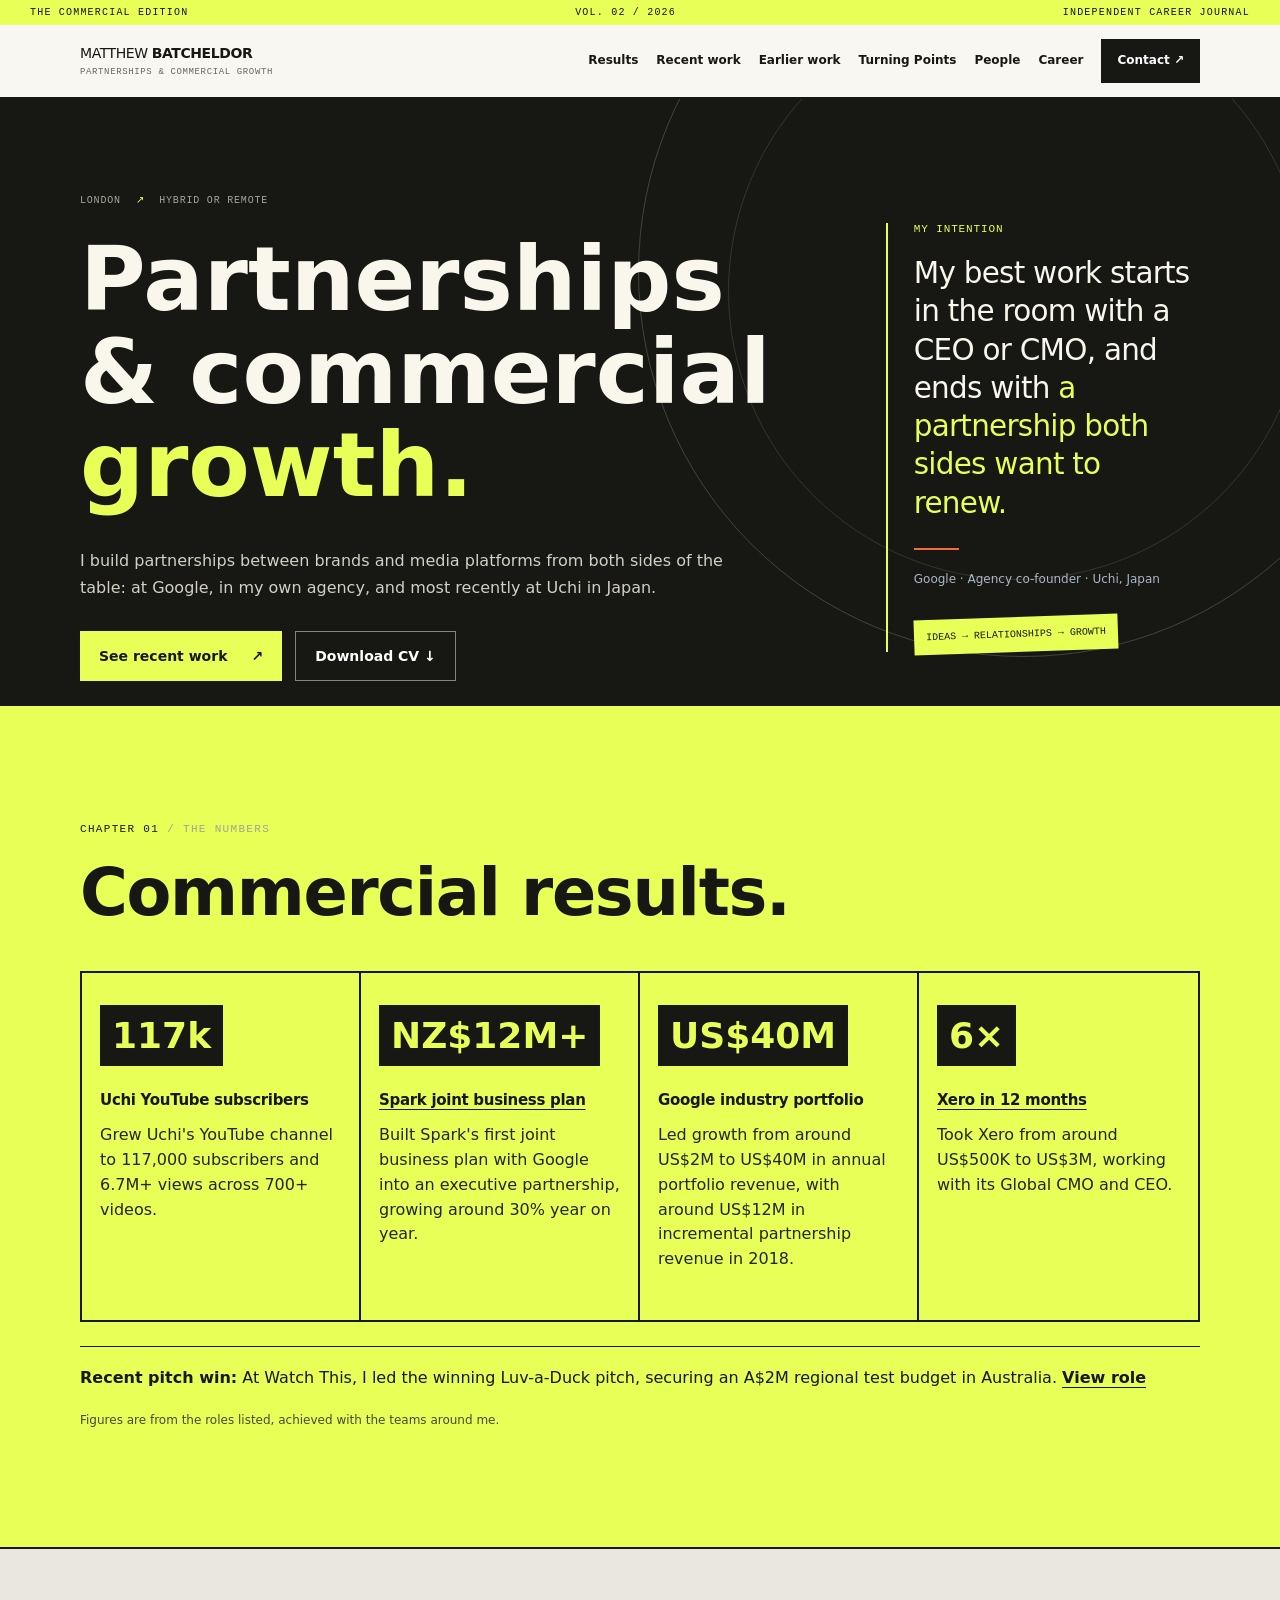
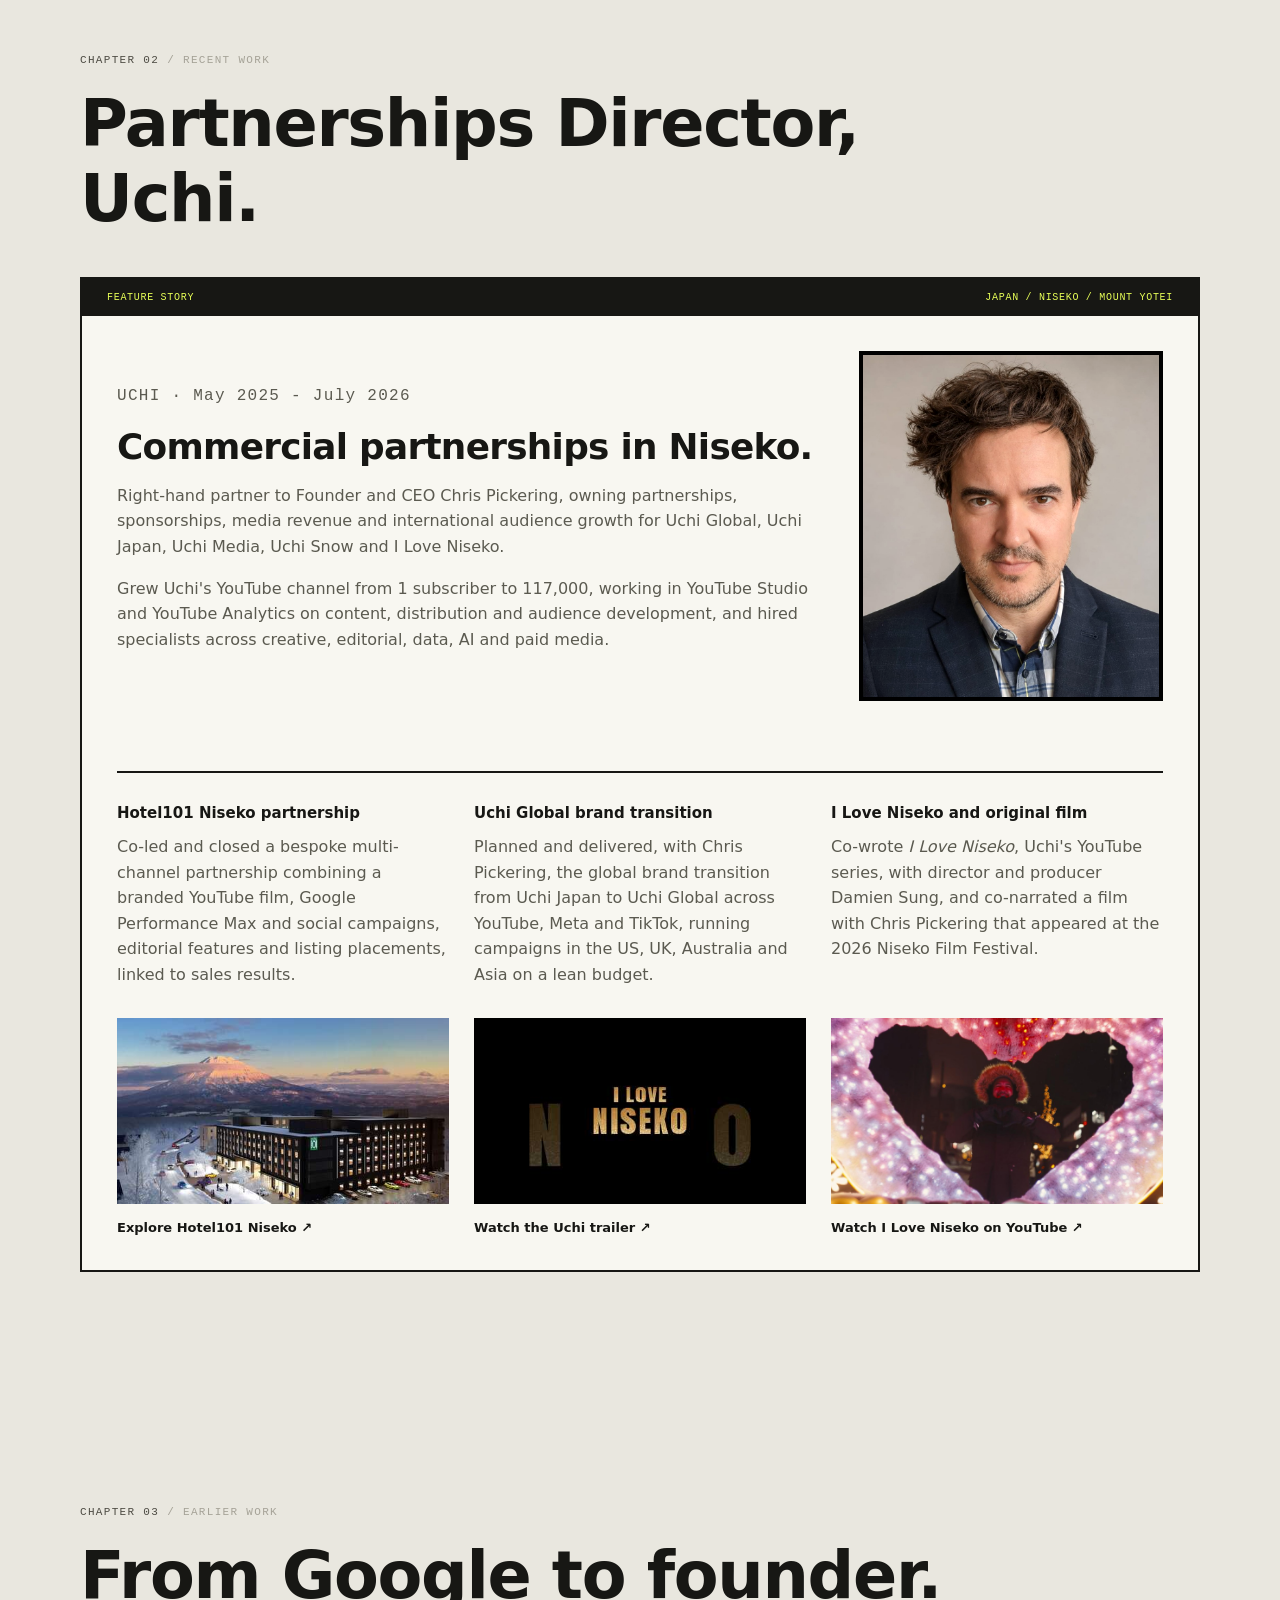
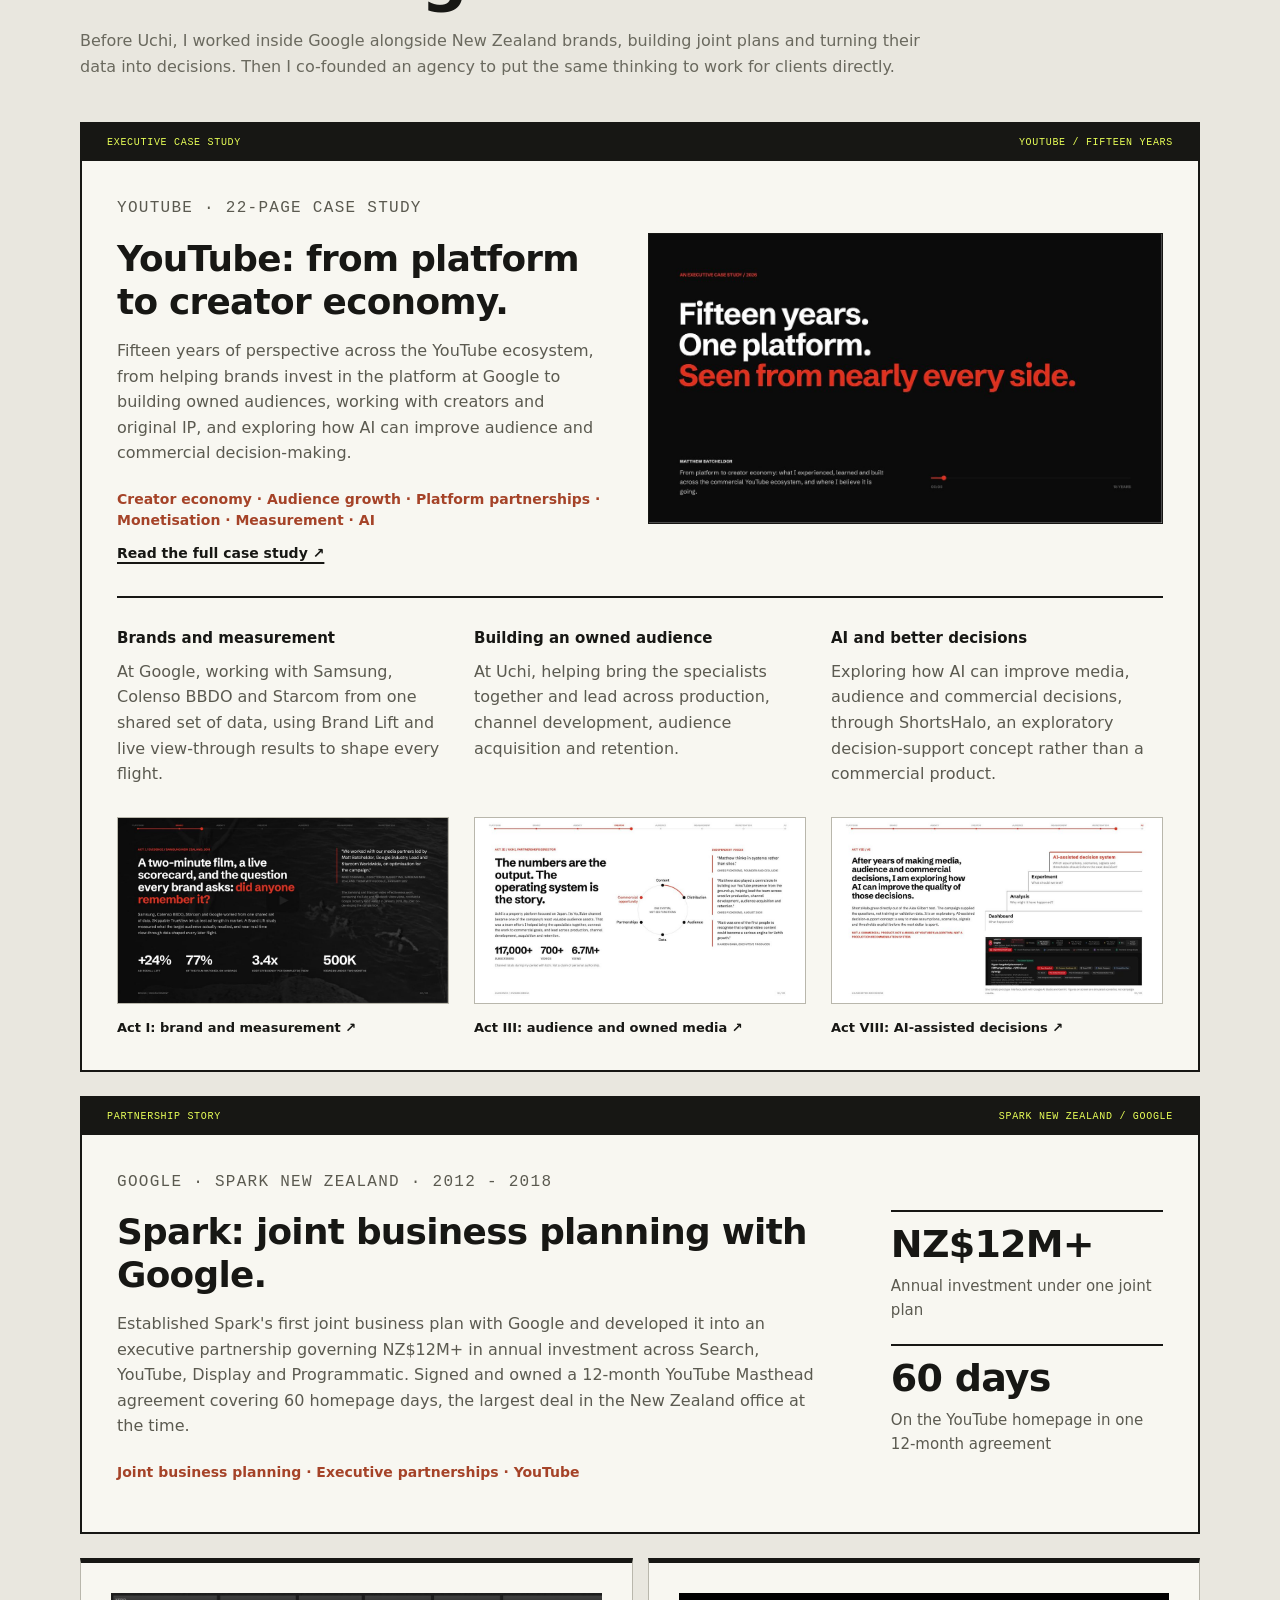
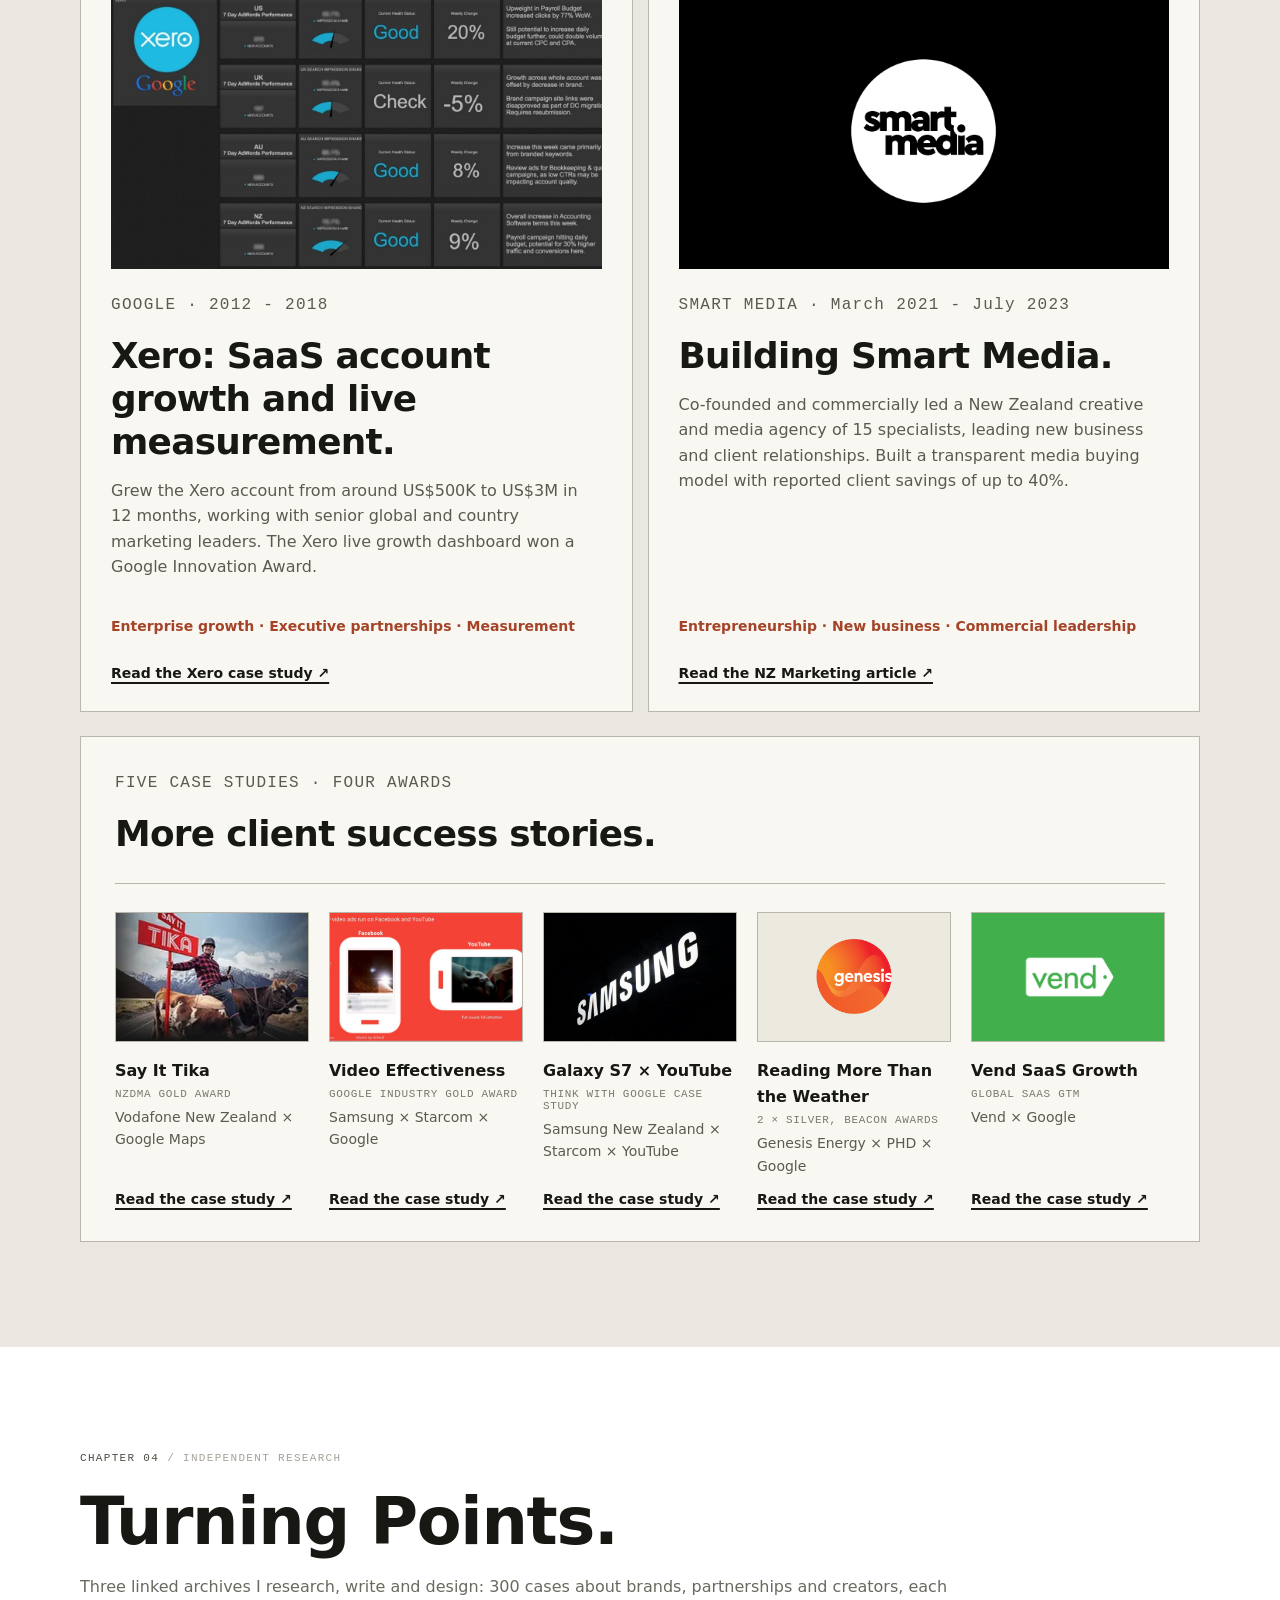
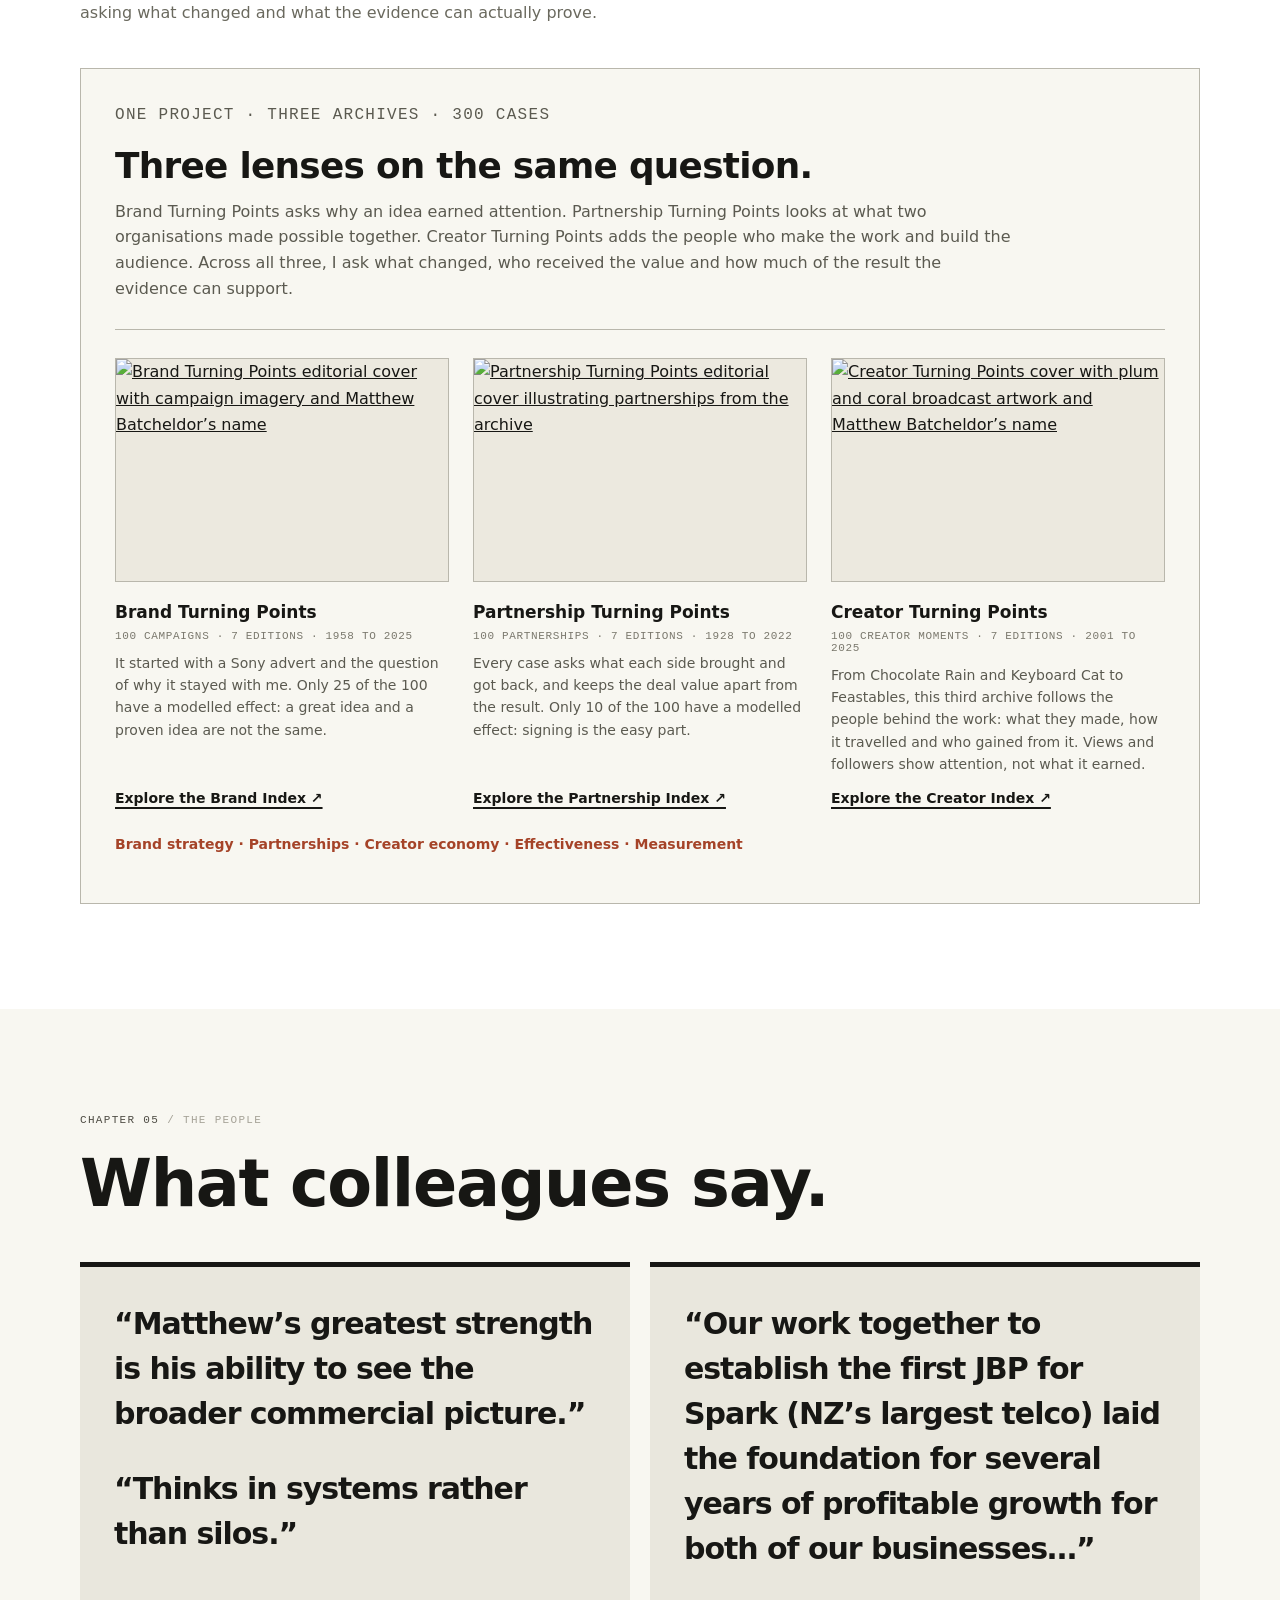
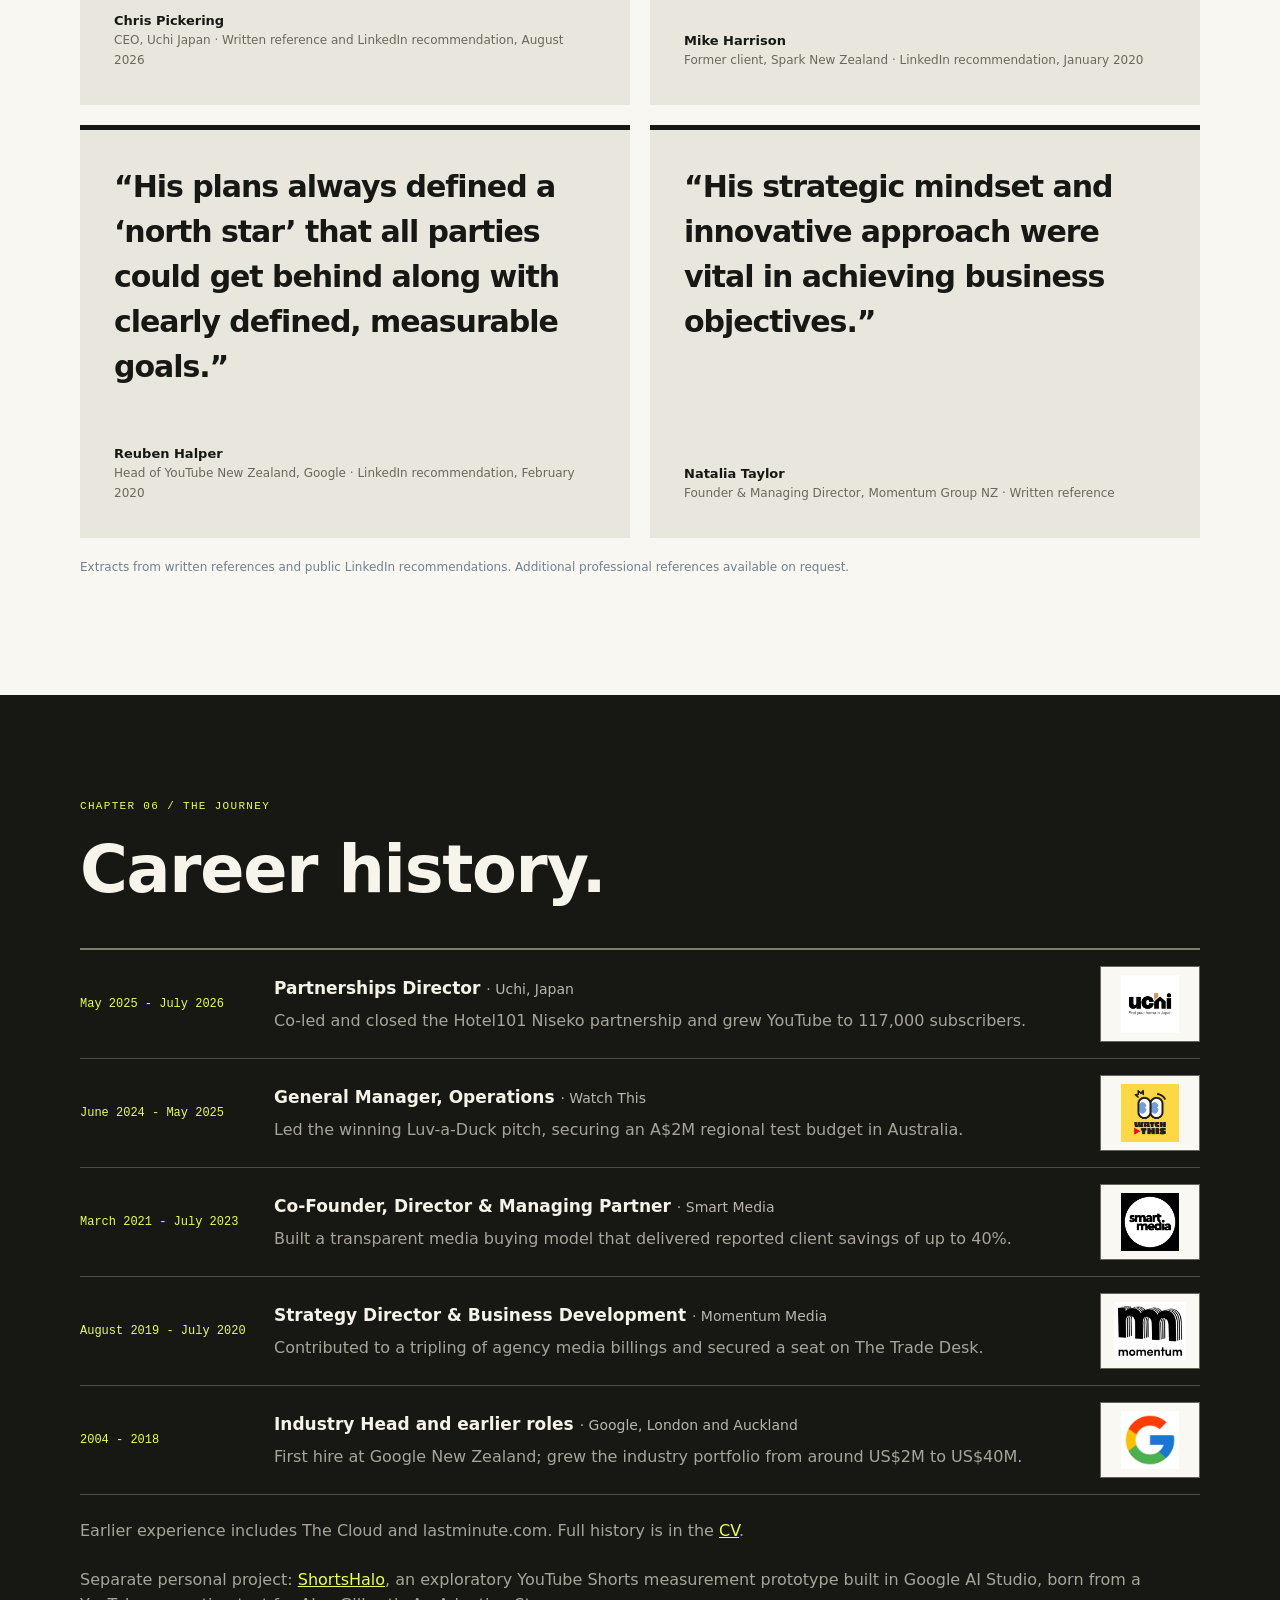
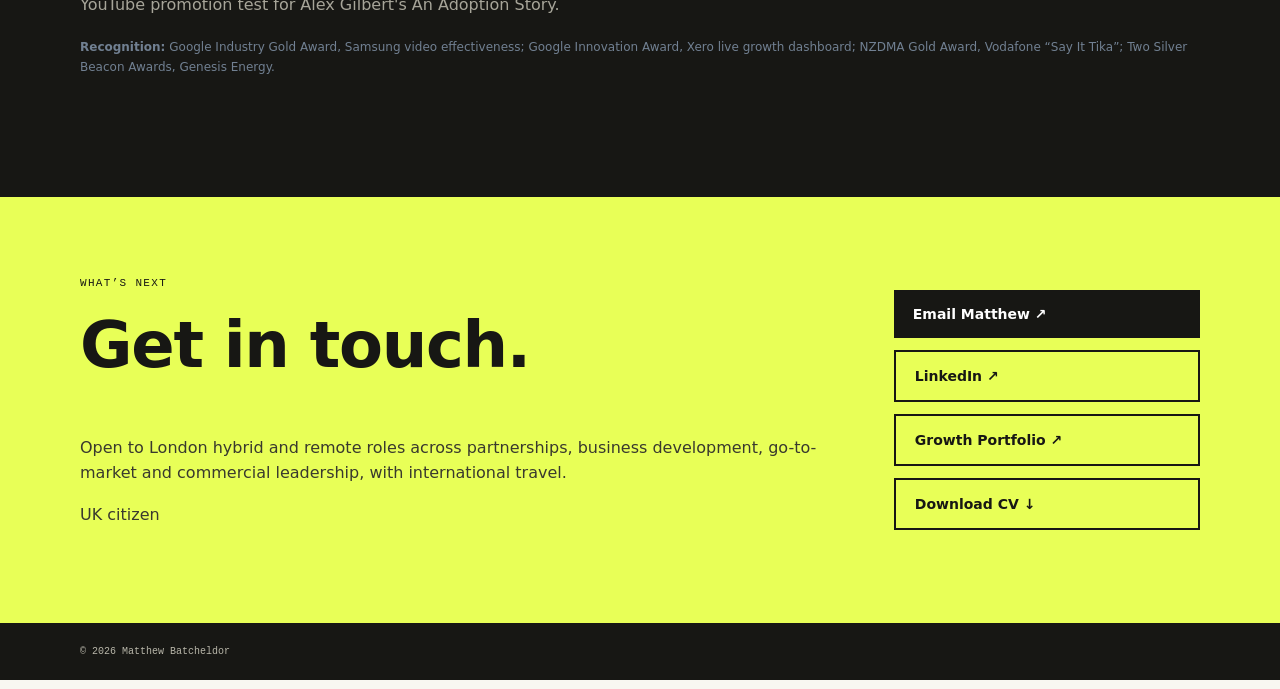
==== commit d4ba0bbf: "Add a black frame around the commercial edition portrait" ====
--- a/commercial-edition/index.html
+++ b/commercial-edition/index.html
@@ -12,6 +12,7 @@
 .impact-note{font-size:16px;line-height:1.6;margin:24px 0 0;padding-top:18px;border-top:1px solid #171714}
 .impact-note a{font-weight:700;text-underline-offset:4px;white-space:nowrap}
 #spark,#xero,#watch-this{scroll-margin-top:100px}
+#work .case-top>img{border:4px solid #000}
 </style><link rel="icon" href="/career-portfolio/favicon.svg" type="image/svg+xml"><link rel="apple-touch-icon" href="/career-portfolio/apple-touch-icon.png"><meta property="og:image" content="https://mattbatcheldor.github.io/career-portfolio/commercial-edition/assets/matthew-batcheldor-professional.jpg"><meta property="og:image:width" content="1000"><meta property="og:image:height" content="1000"><meta property="og:image:alt" content="Matthew Batcheldor wearing a navy jacket and checked shirt"><meta name="twitter:card" content="summary"><meta name="twitter:image" content="https://mattbatcheldor.github.io/career-portfolio/commercial-edition/assets/matthew-batcheldor-professional.jpg"></head>
 <body><div class="topline"><span>THE COMMERCIAL EDITION</span><span>VOL. 02 / 2026</span><span>INDEPENDENT CAREER JOURNAL</span></div><a class="skip" href="#main">Skip to content</a><header class="nav"><div class="wrap nav-inner"><a class="brand" href="#top">MATTHEW <strong>BATCHELDOR</strong><span>Partnerships &amp; commercial growth</span></a><button class="menu" id="menu" aria-label="Toggle navigation" aria-expanded="false">Menu ☰</button><nav id="navigation" aria-label="Main navigation"><a href="#impact">Results</a><a href="#work">Recent work</a><a href="#earlier">Earlier work</a><a href="#turning-points">Turning Points</a><a href="#recommendations">People</a><a href="#career">Career</a><a class="nav-contact" href="#contact">Contact ↗</a></nav></div></header>
 <main id="main">
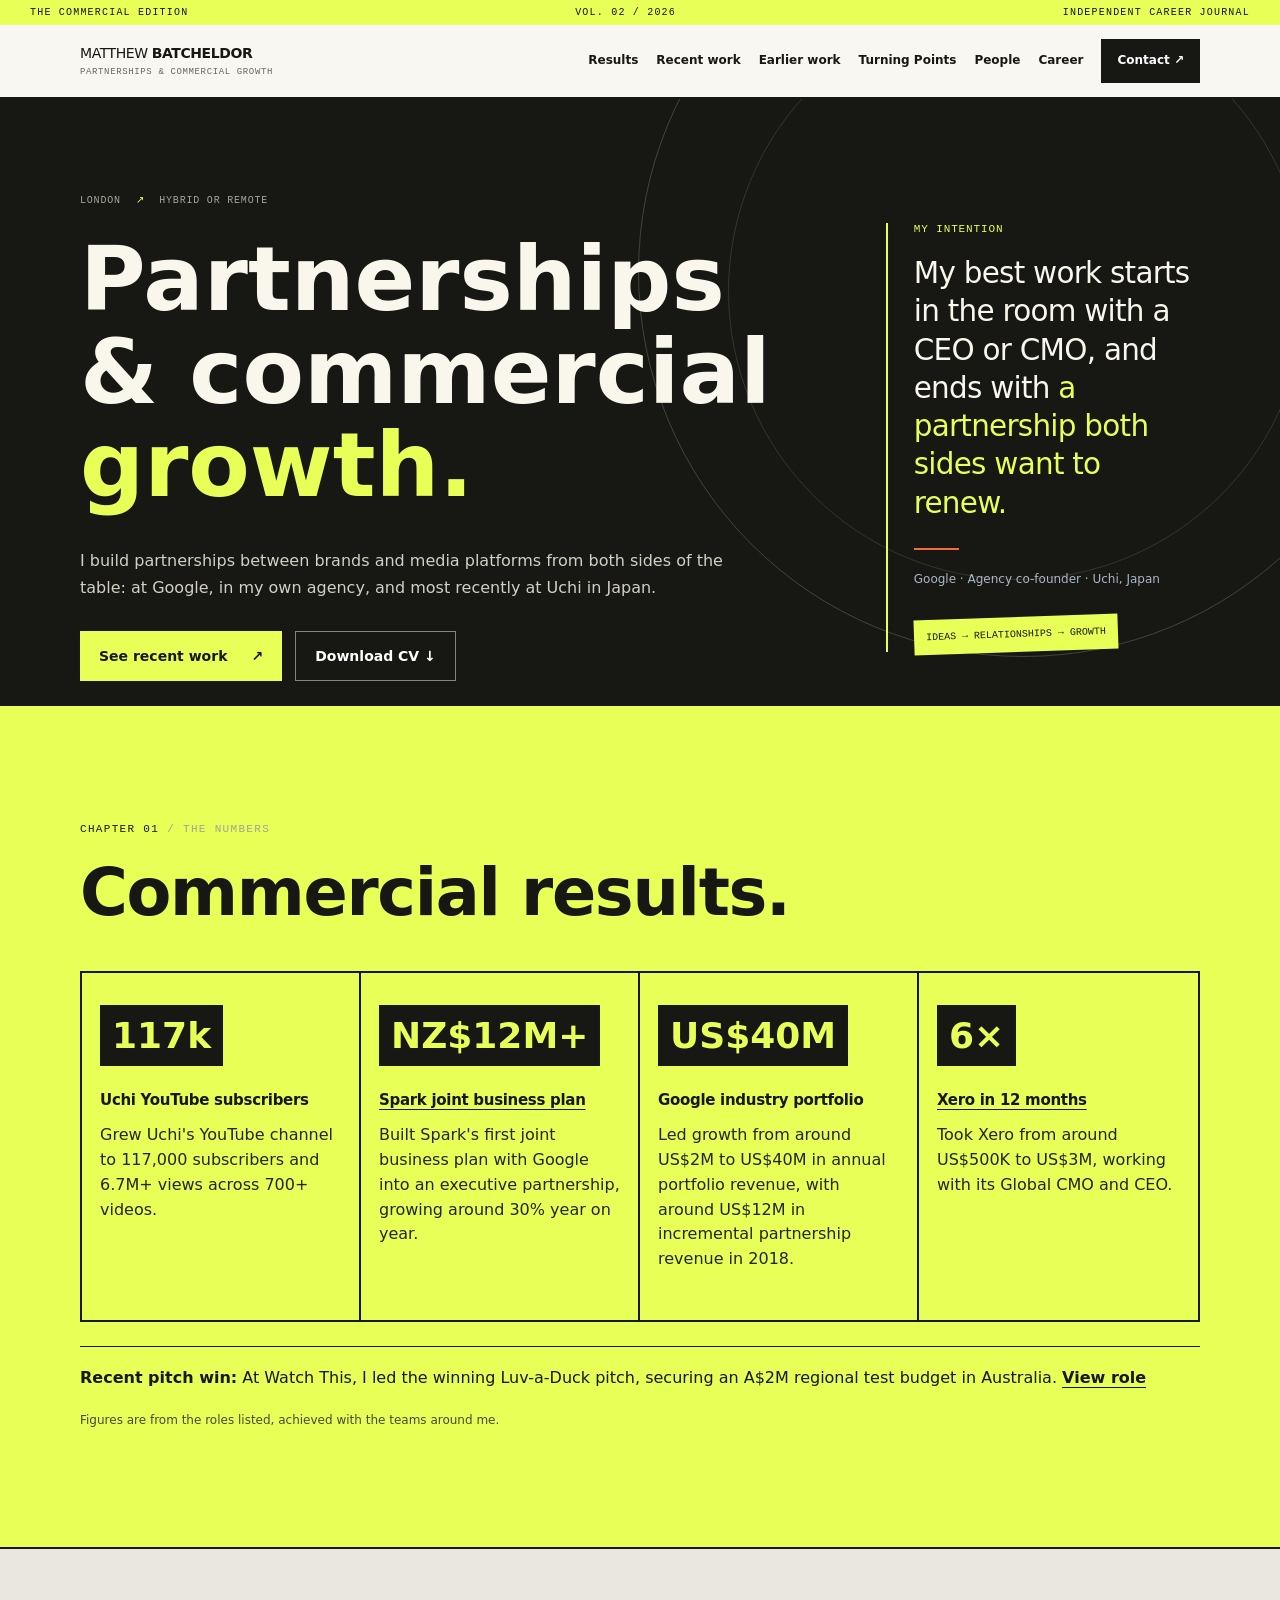
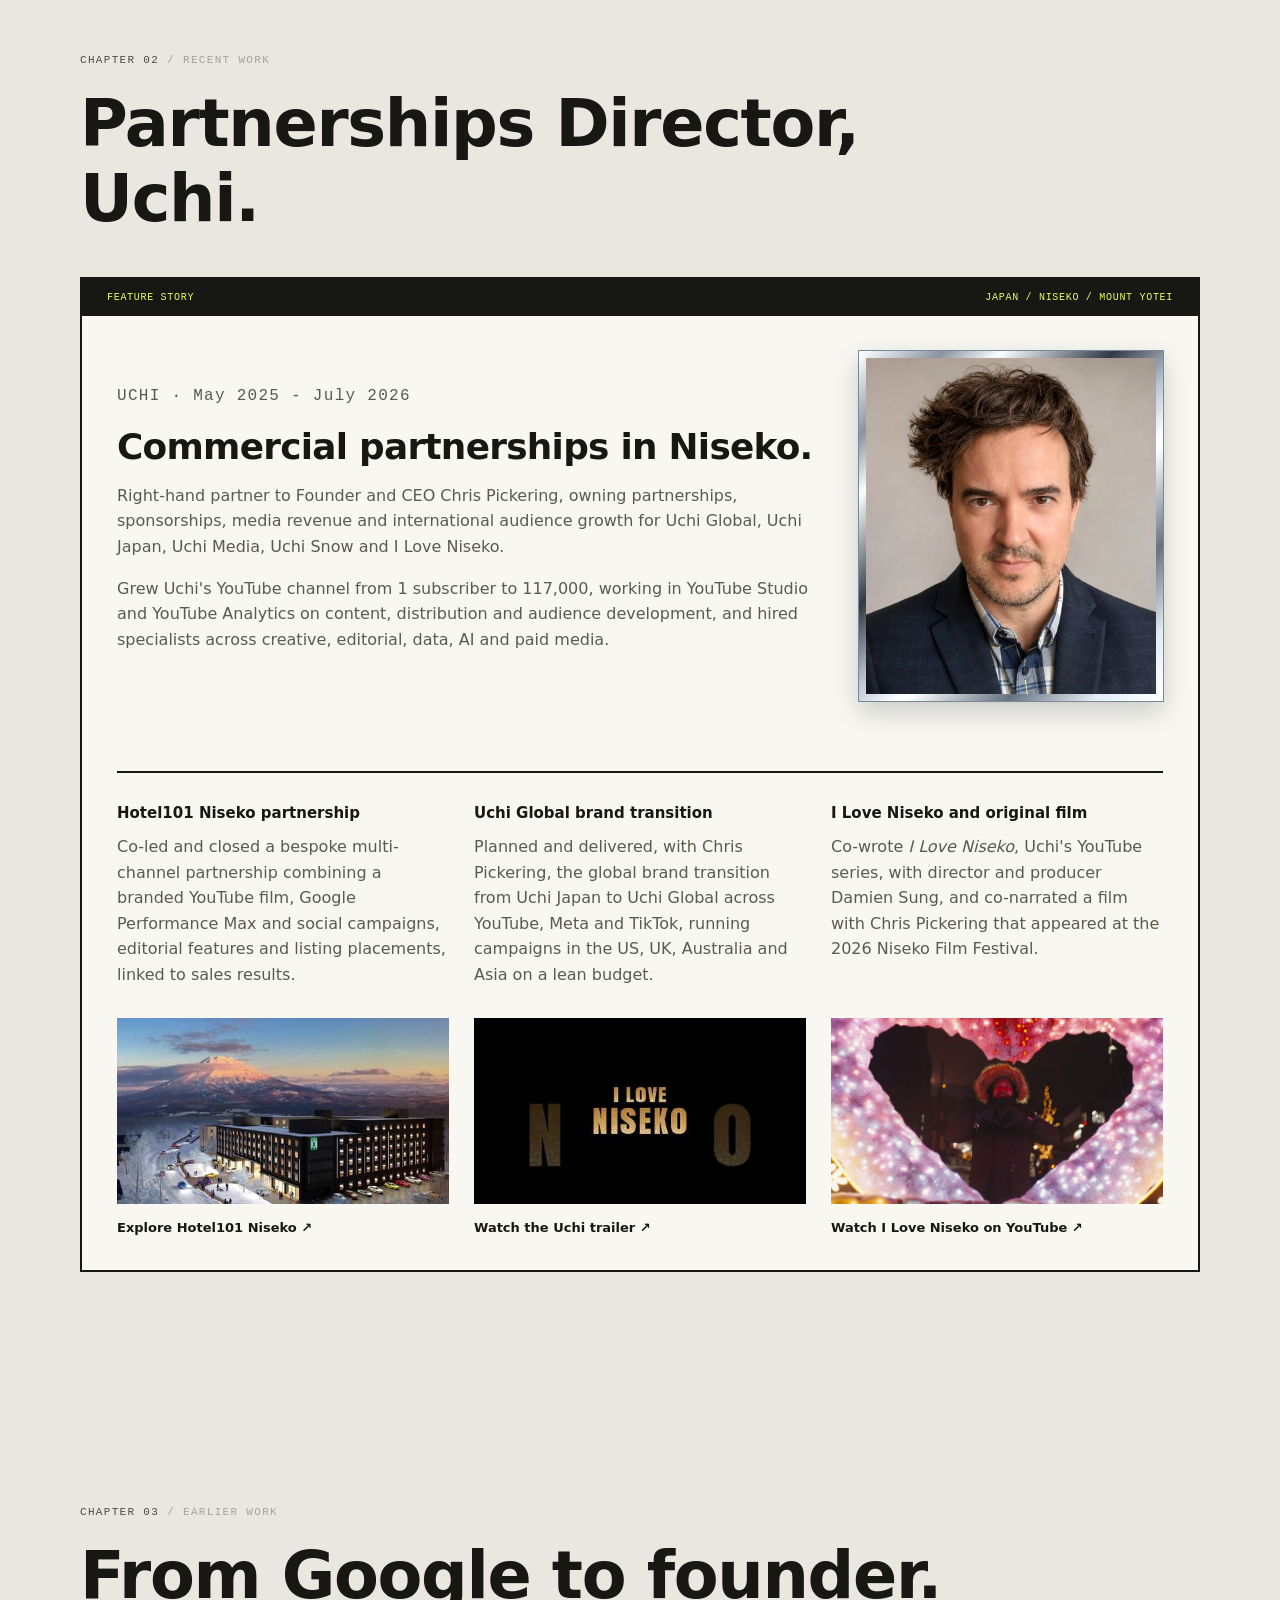
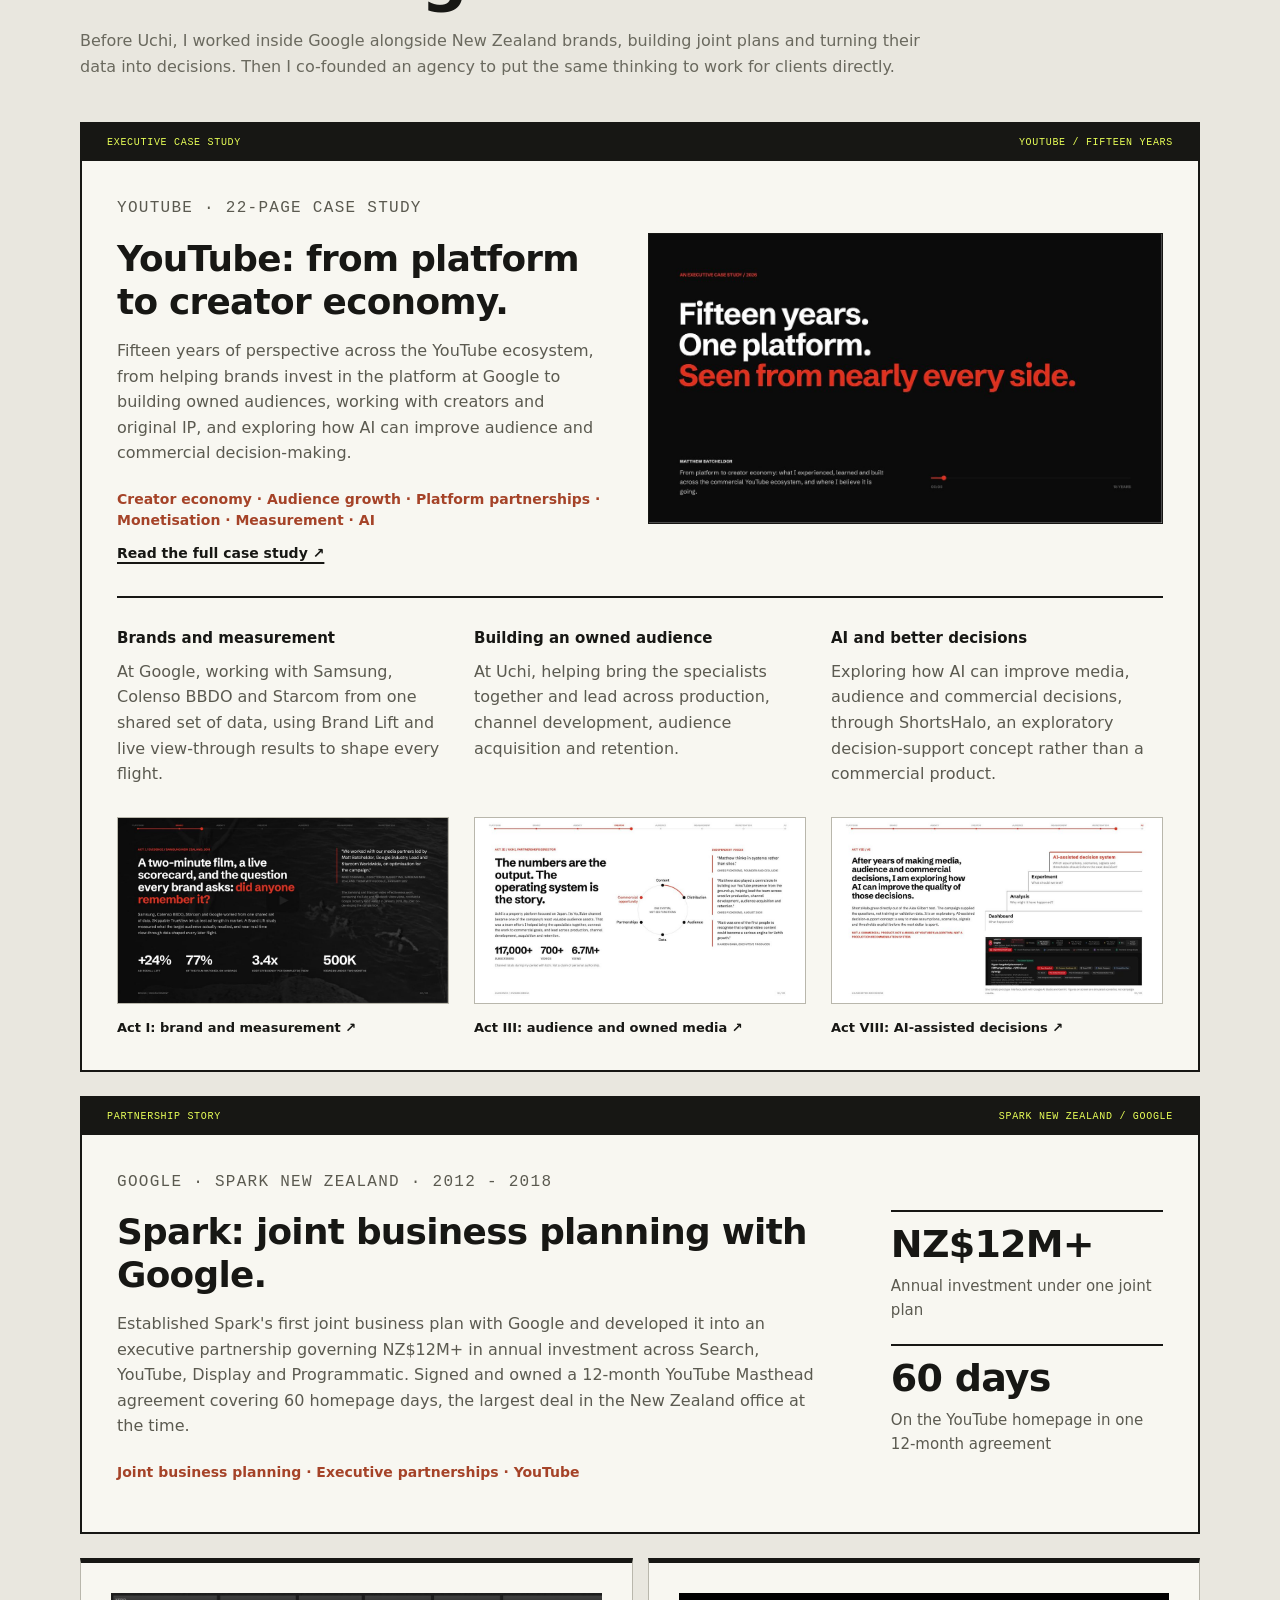
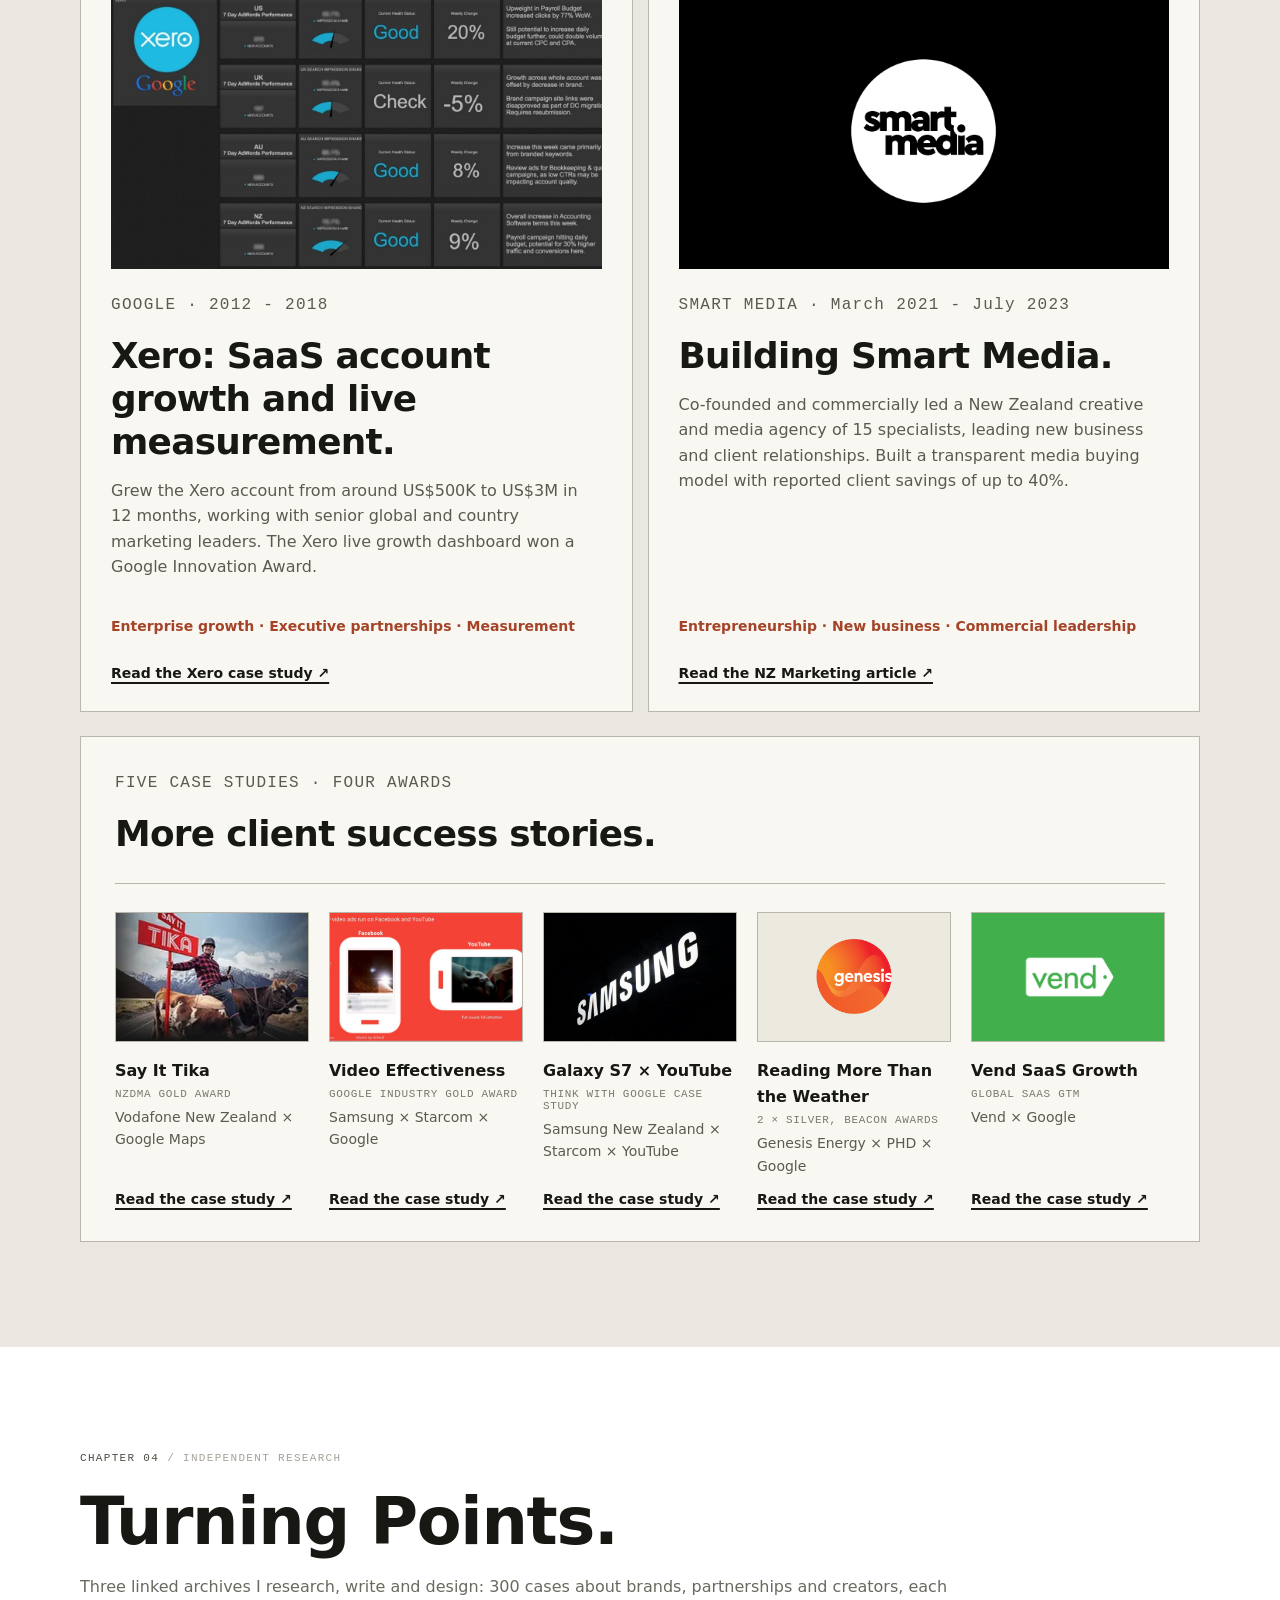
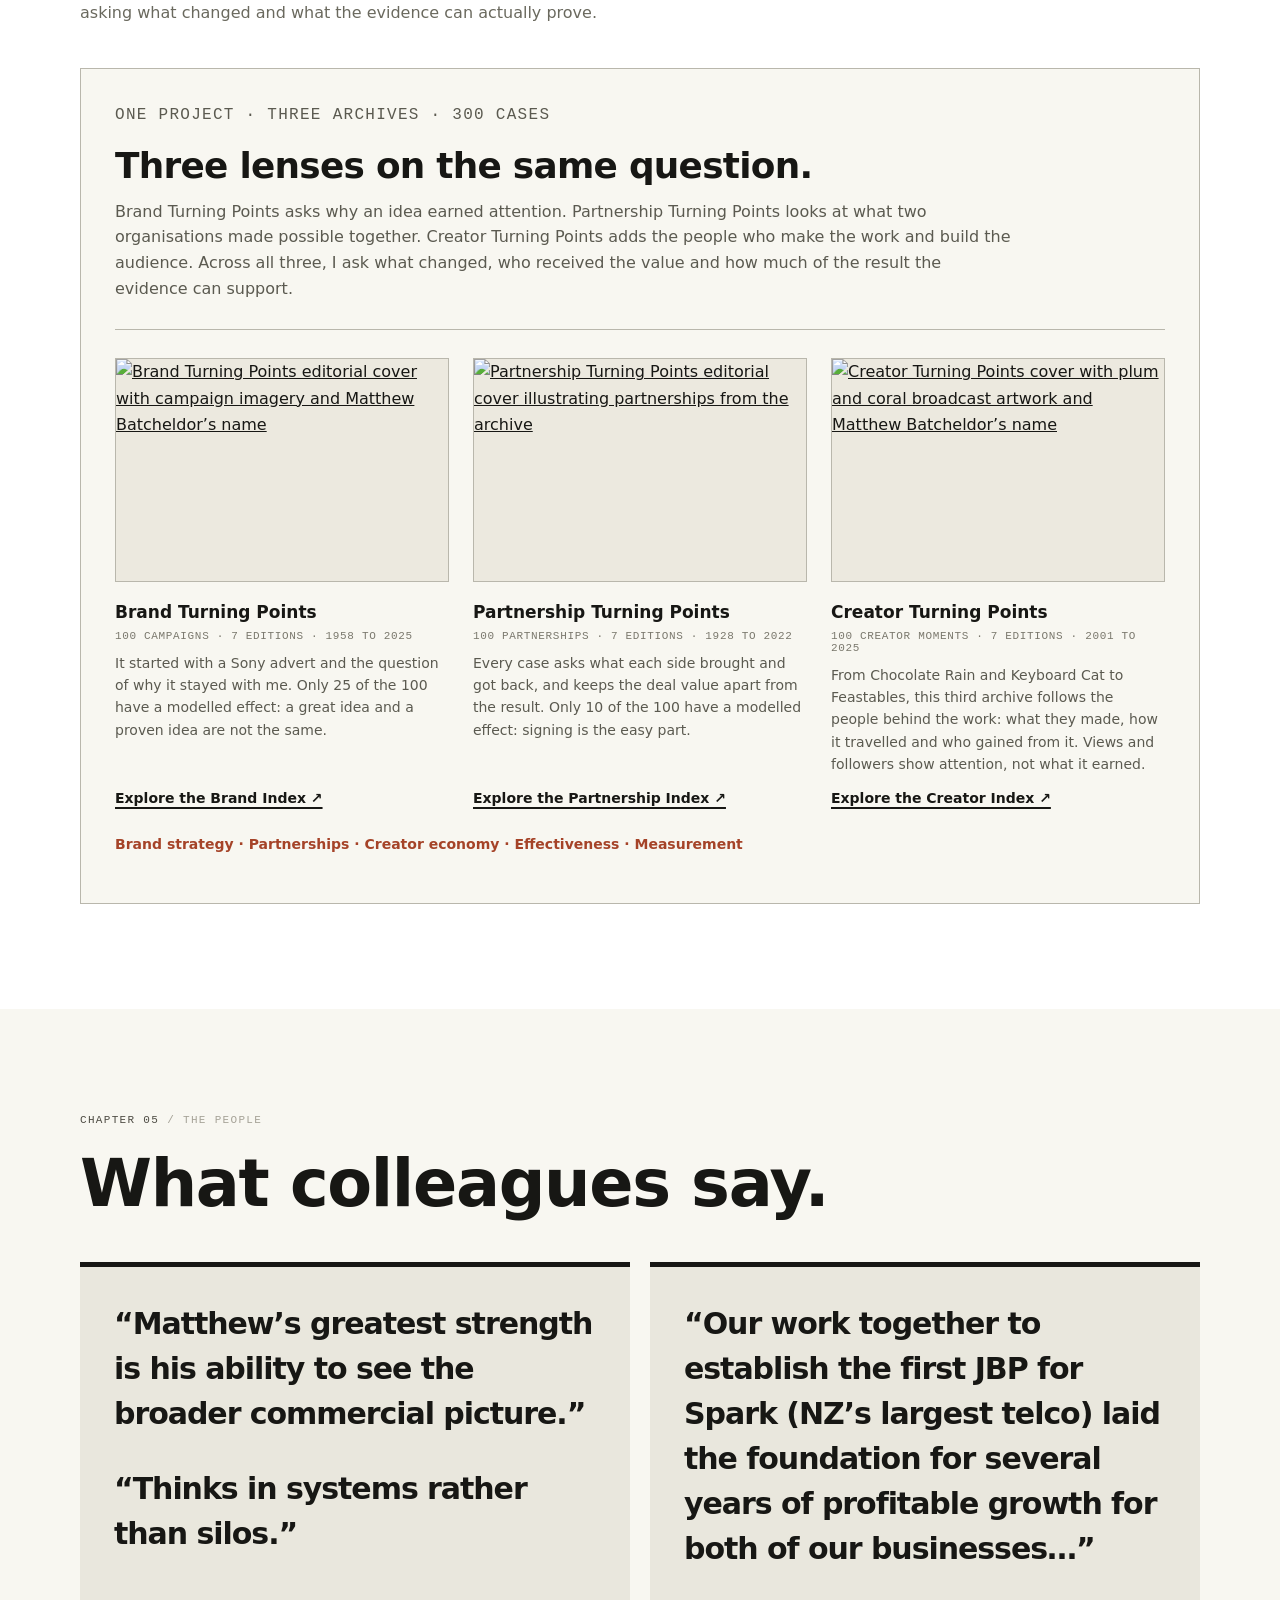
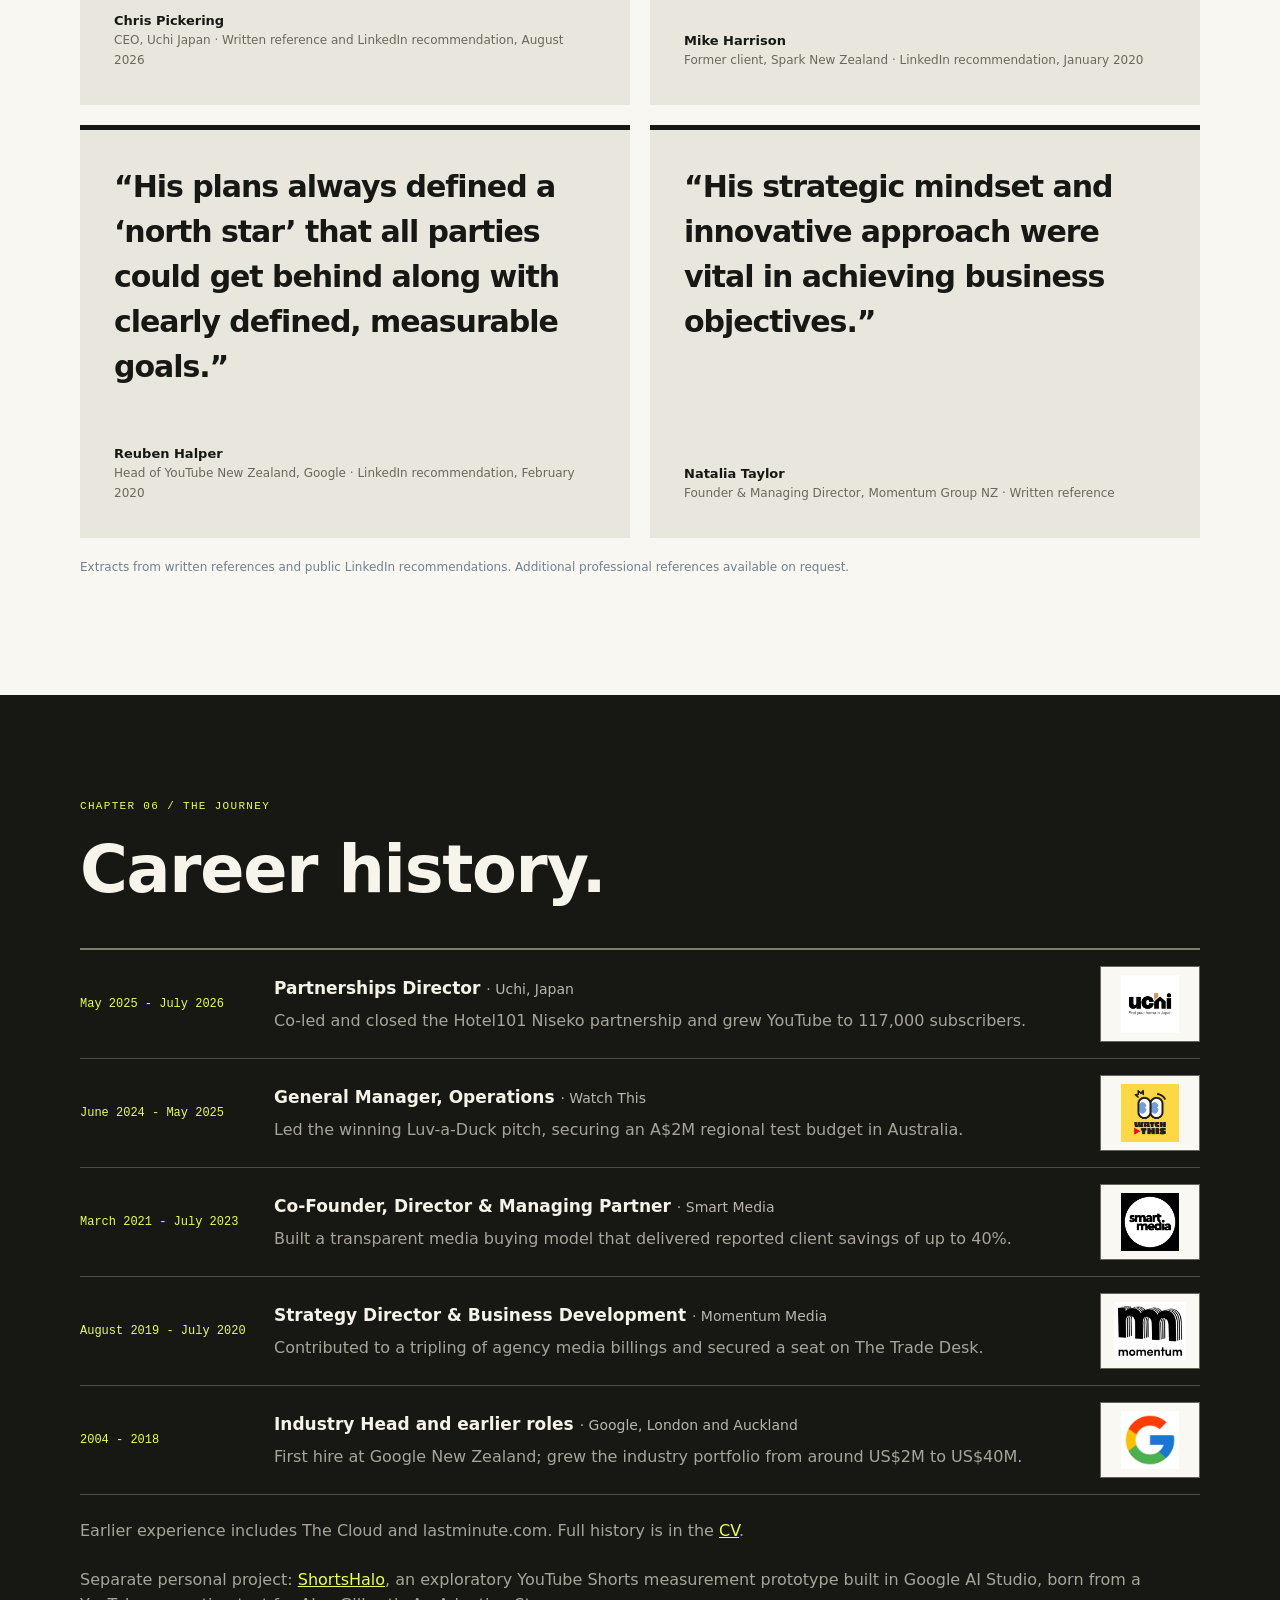
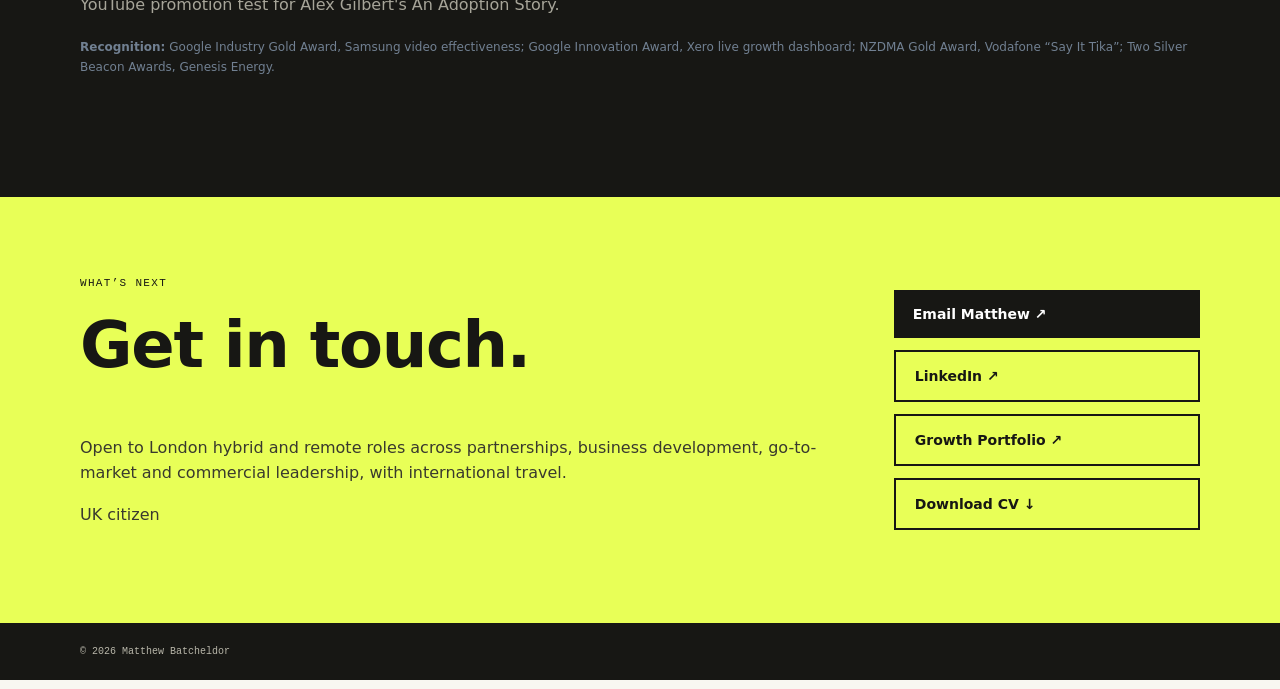
==== commit 483c603c: "Give the portrait a polished chrome frame" ====
--- a/commercial-edition/index.html
+++ b/commercial-edition/index.html
@@ -12,7 +12,7 @@
 .impact-note{font-size:16px;line-height:1.6;margin:24px 0 0;padding-top:18px;border-top:1px solid #171714}
 .impact-note a{font-weight:700;text-underline-offset:4px;white-space:nowrap}
 #spark,#xero,#watch-this{scroll-margin-top:100px}
-#work .case-top>img{border:4px solid #000}
+#work .case-top>img{border:0;padding:7px;background:linear-gradient(135deg,#f7fbff 0%,#8a929d 13%,#f3f6f9 22%,#373e49 39%,#b6c1cc 51%,#fbfdff 60%,#687480 76%,#dce4eb 89%,#f6faff 100%);box-shadow:0 0 0 1px #7c8792,0 10px 26px rgba(17,23,30,.2);}
 </style><link rel="icon" href="/career-portfolio/favicon.svg" type="image/svg+xml"><link rel="apple-touch-icon" href="/career-portfolio/apple-touch-icon.png"><meta property="og:image" content="https://mattbatcheldor.github.io/career-portfolio/commercial-edition/assets/matthew-batcheldor-professional.jpg"><meta property="og:image:width" content="1000"><meta property="og:image:height" content="1000"><meta property="og:image:alt" content="Matthew Batcheldor wearing a navy jacket and checked shirt"><meta name="twitter:card" content="summary"><meta name="twitter:image" content="https://mattbatcheldor.github.io/career-portfolio/commercial-edition/assets/matthew-batcheldor-professional.jpg"></head>
 <body><div class="topline"><span>THE COMMERCIAL EDITION</span><span>VOL. 02 / 2026</span><span>INDEPENDENT CAREER JOURNAL</span></div><a class="skip" href="#main">Skip to content</a><header class="nav"><div class="wrap nav-inner"><a class="brand" href="#top">MATTHEW <strong>BATCHELDOR</strong><span>Partnerships &amp; commercial growth</span></a><button class="menu" id="menu" aria-label="Toggle navigation" aria-expanded="false">Menu ☰</button><nav id="navigation" aria-label="Main navigation"><a href="#impact">Results</a><a href="#work">Recent work</a><a href="#earlier">Earlier work</a><a href="#turning-points">Turning Points</a><a href="#recommendations">People</a><a href="#career">Career</a><a class="nav-contact" href="#contact">Contact ↗</a></nav></div></header>
 <main id="main">
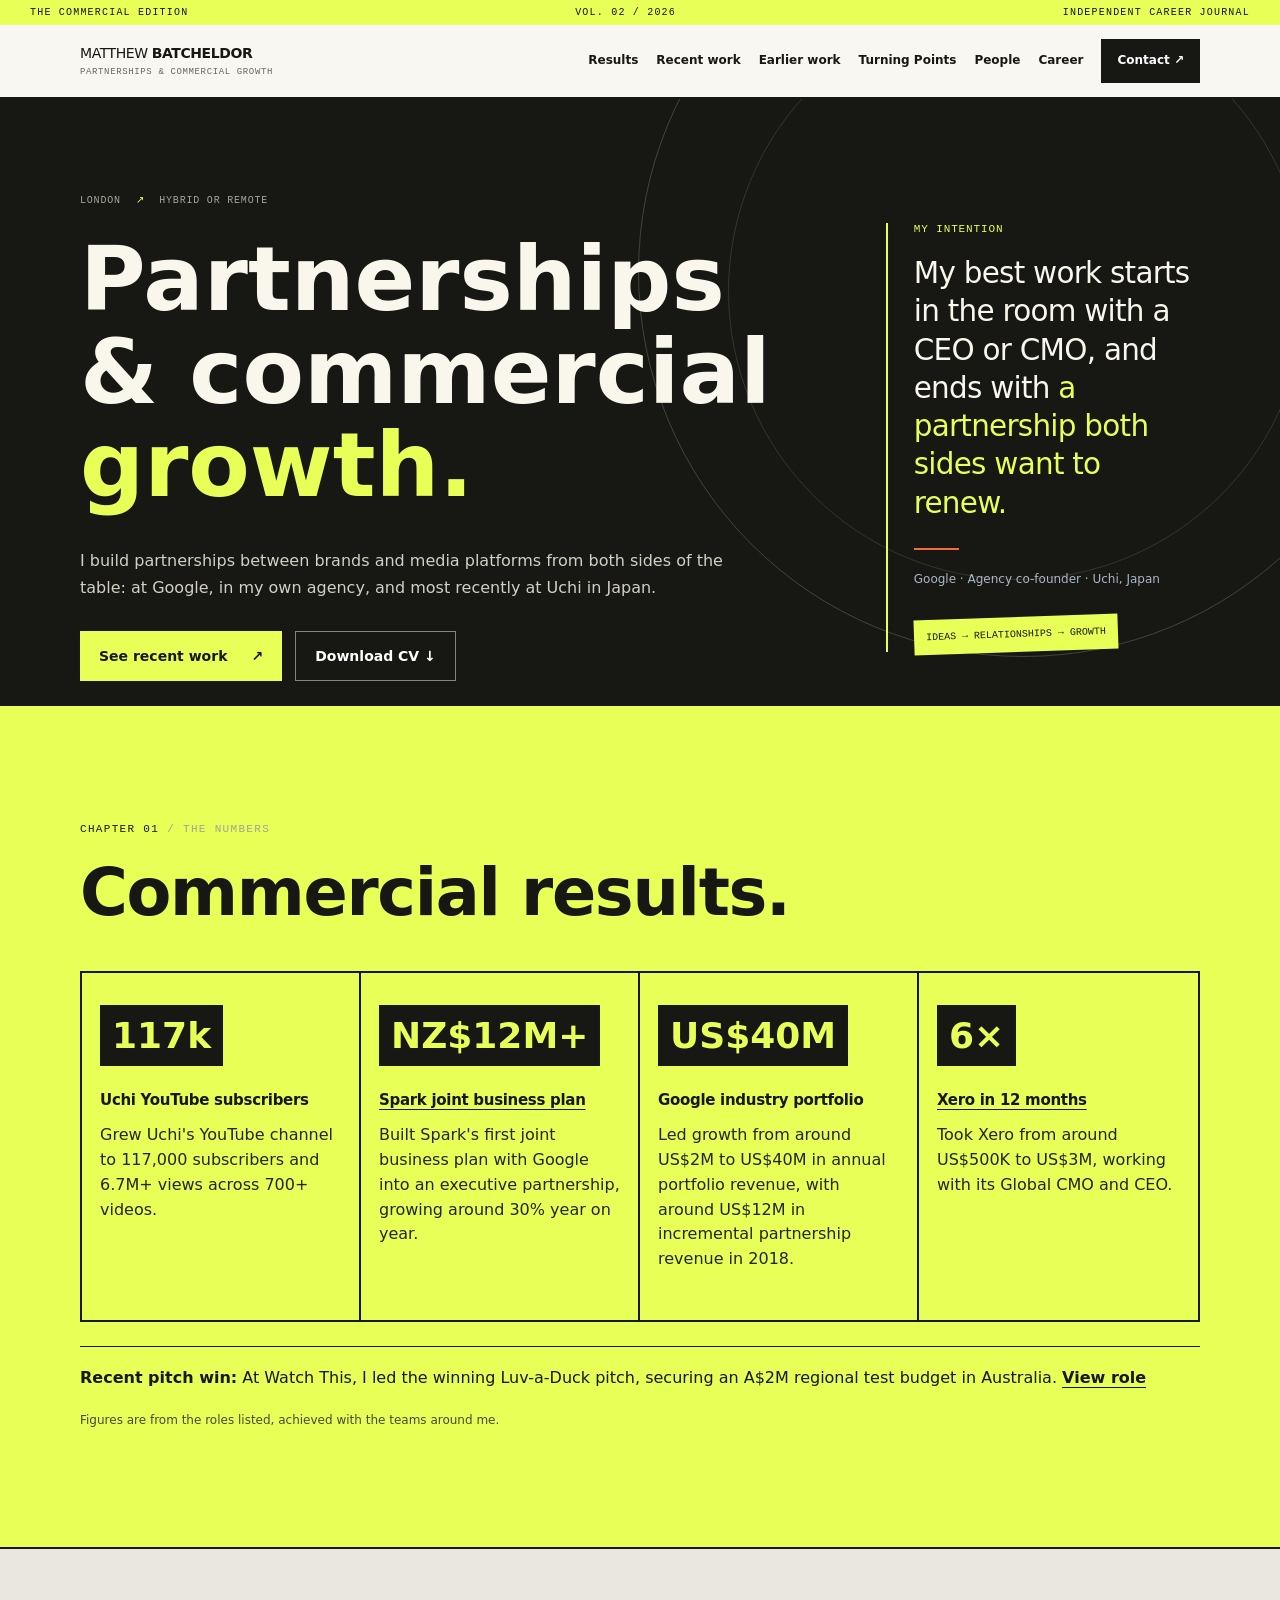
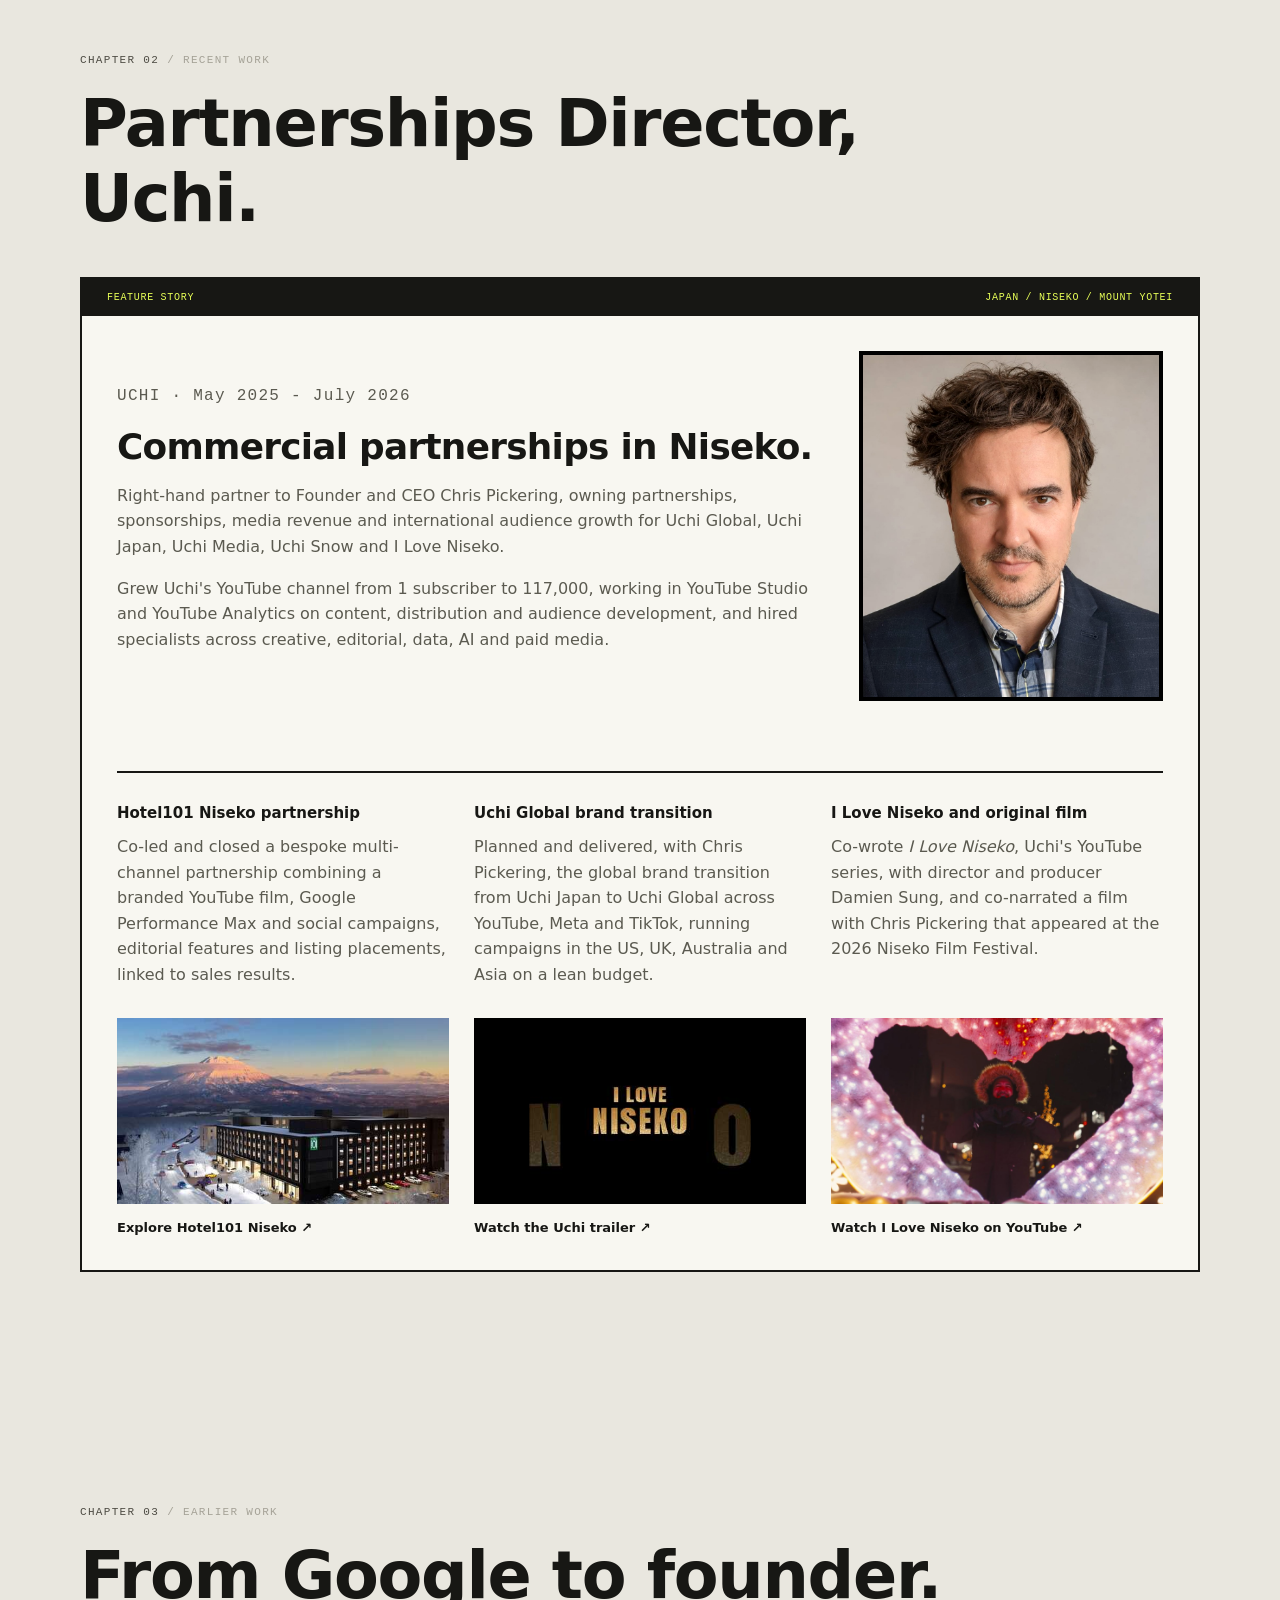
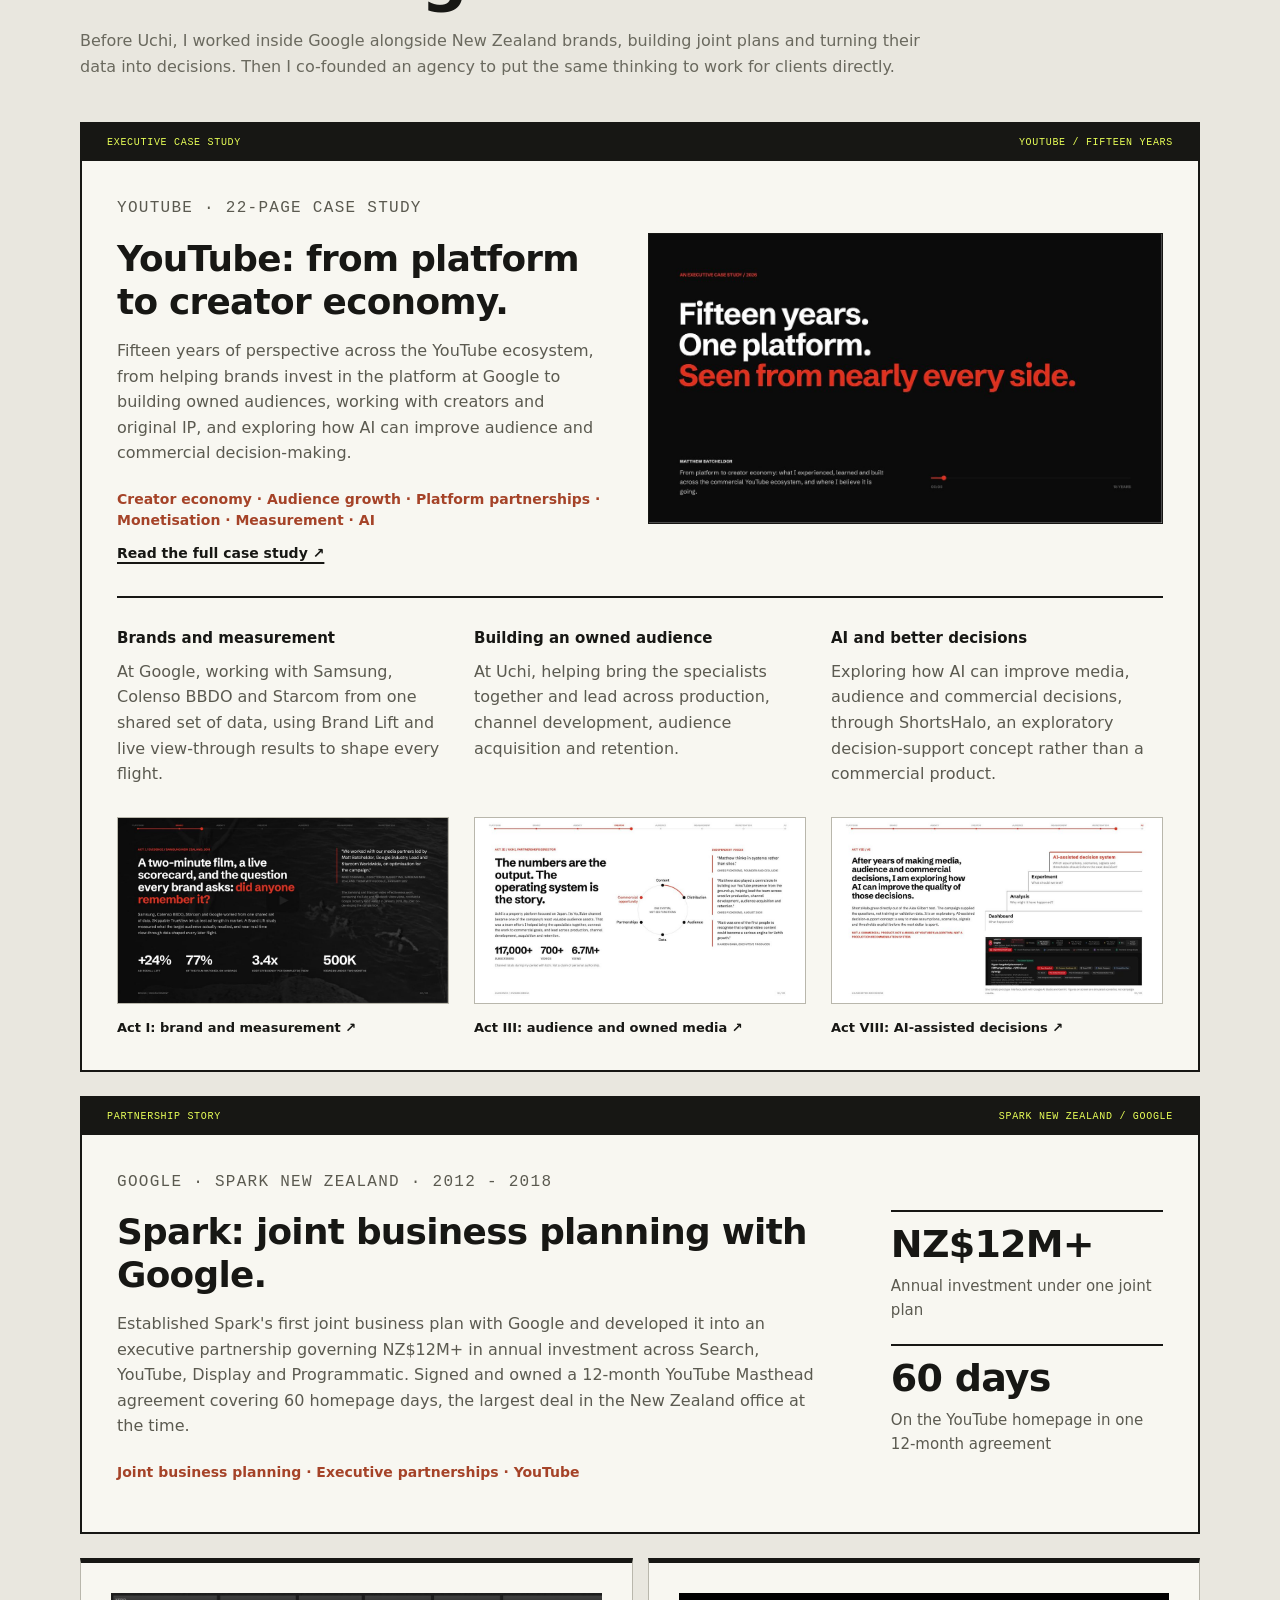
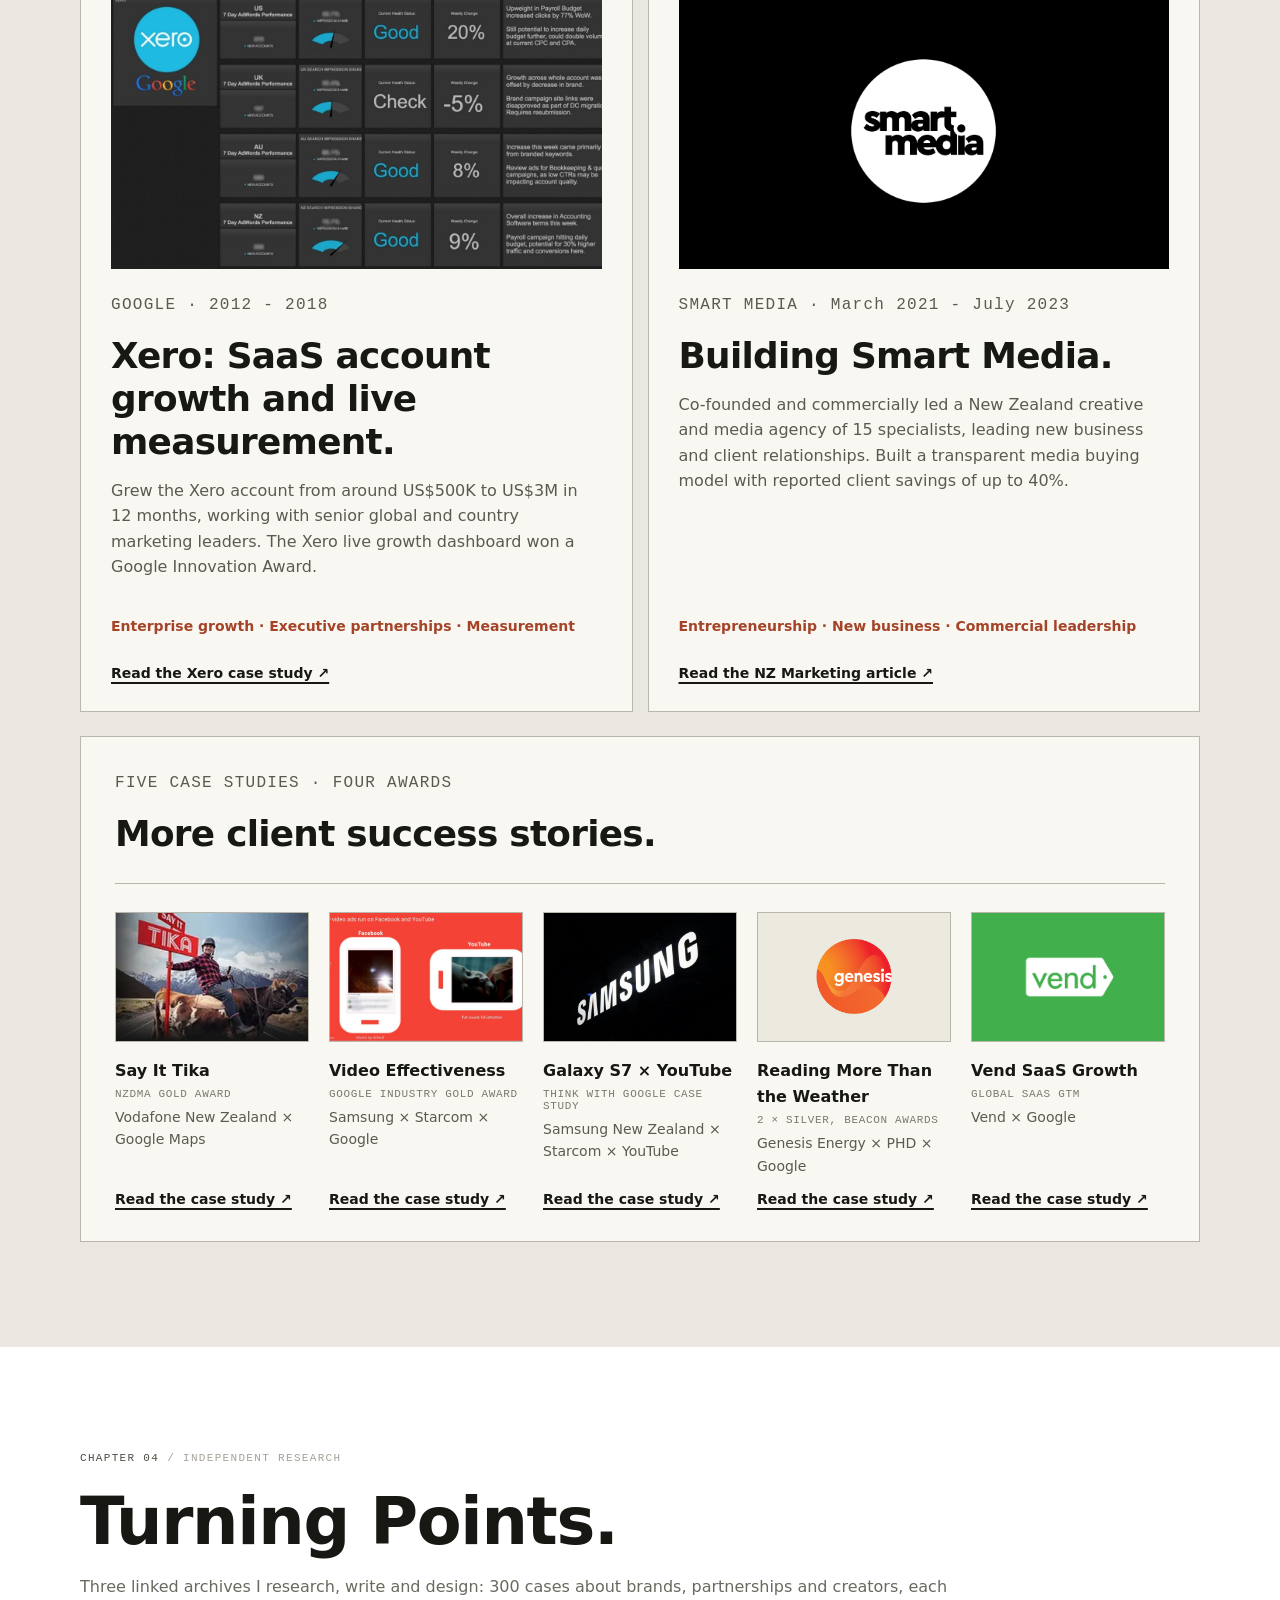
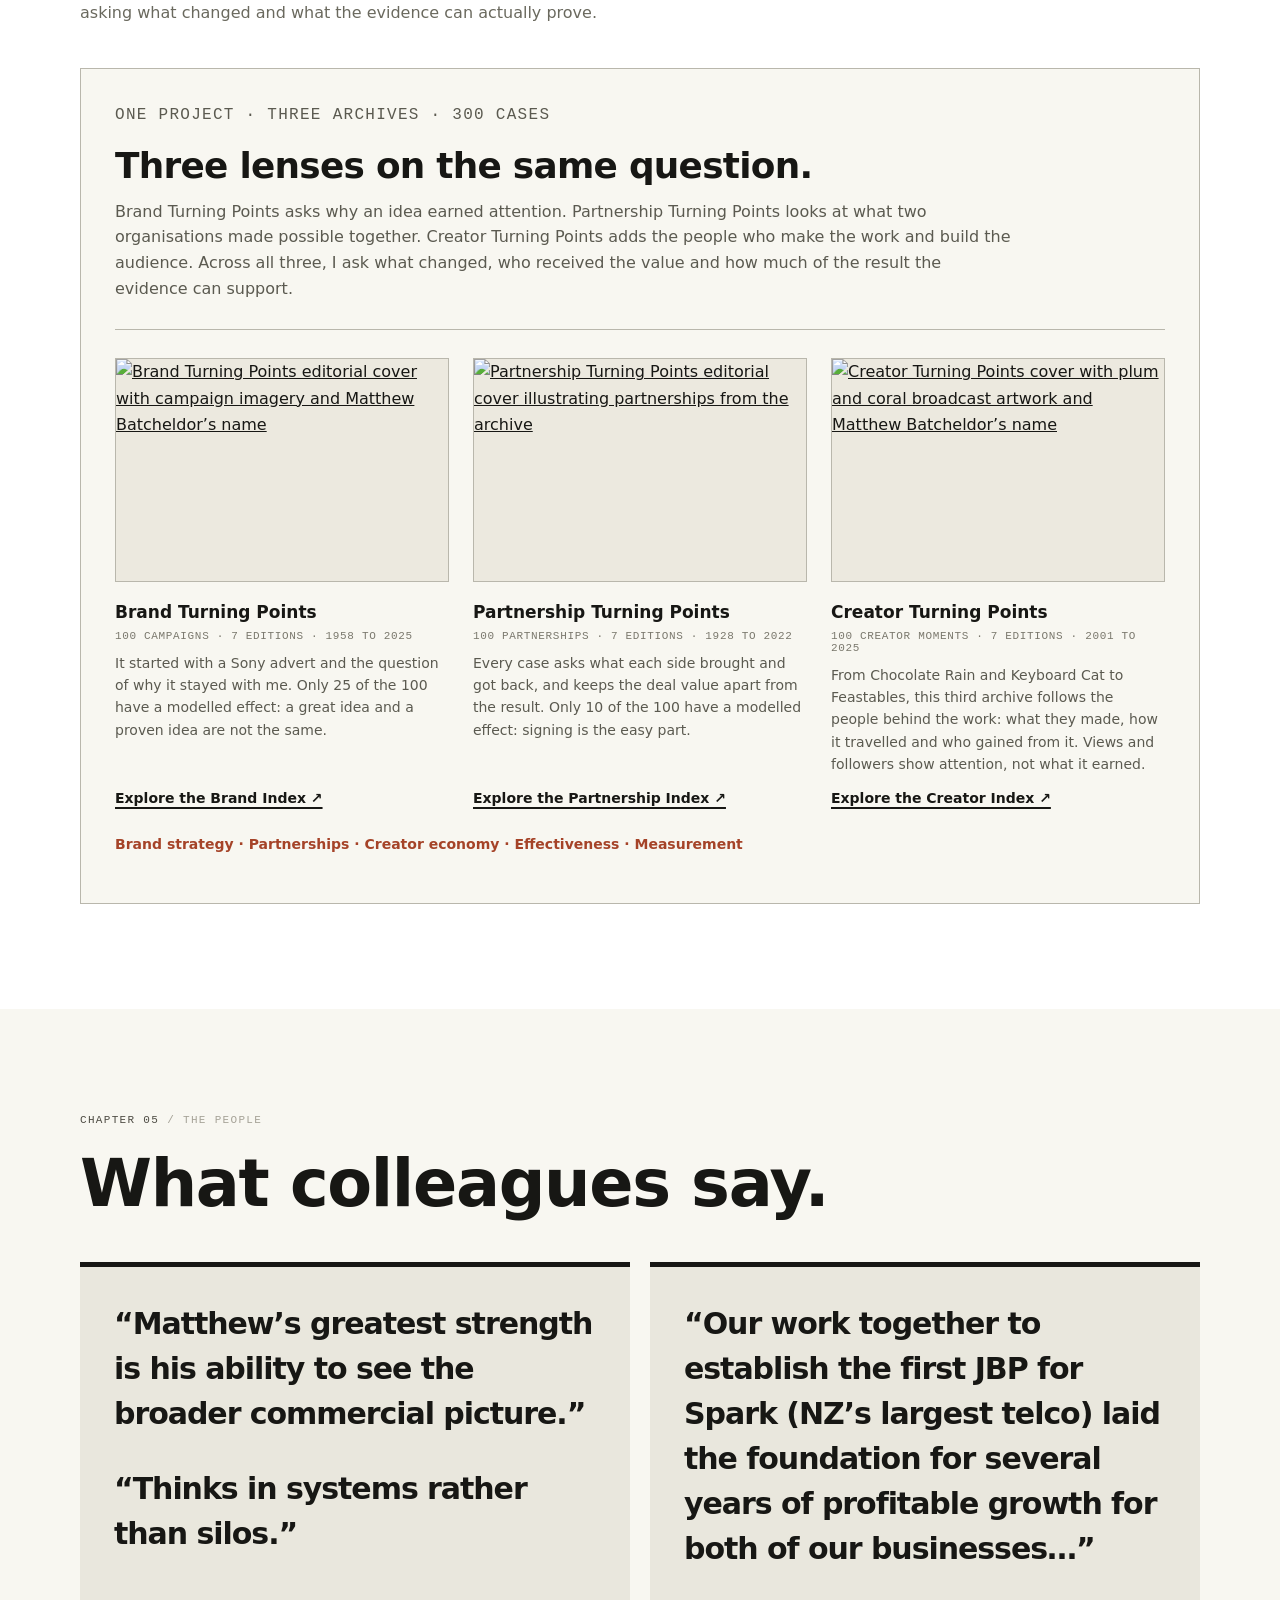
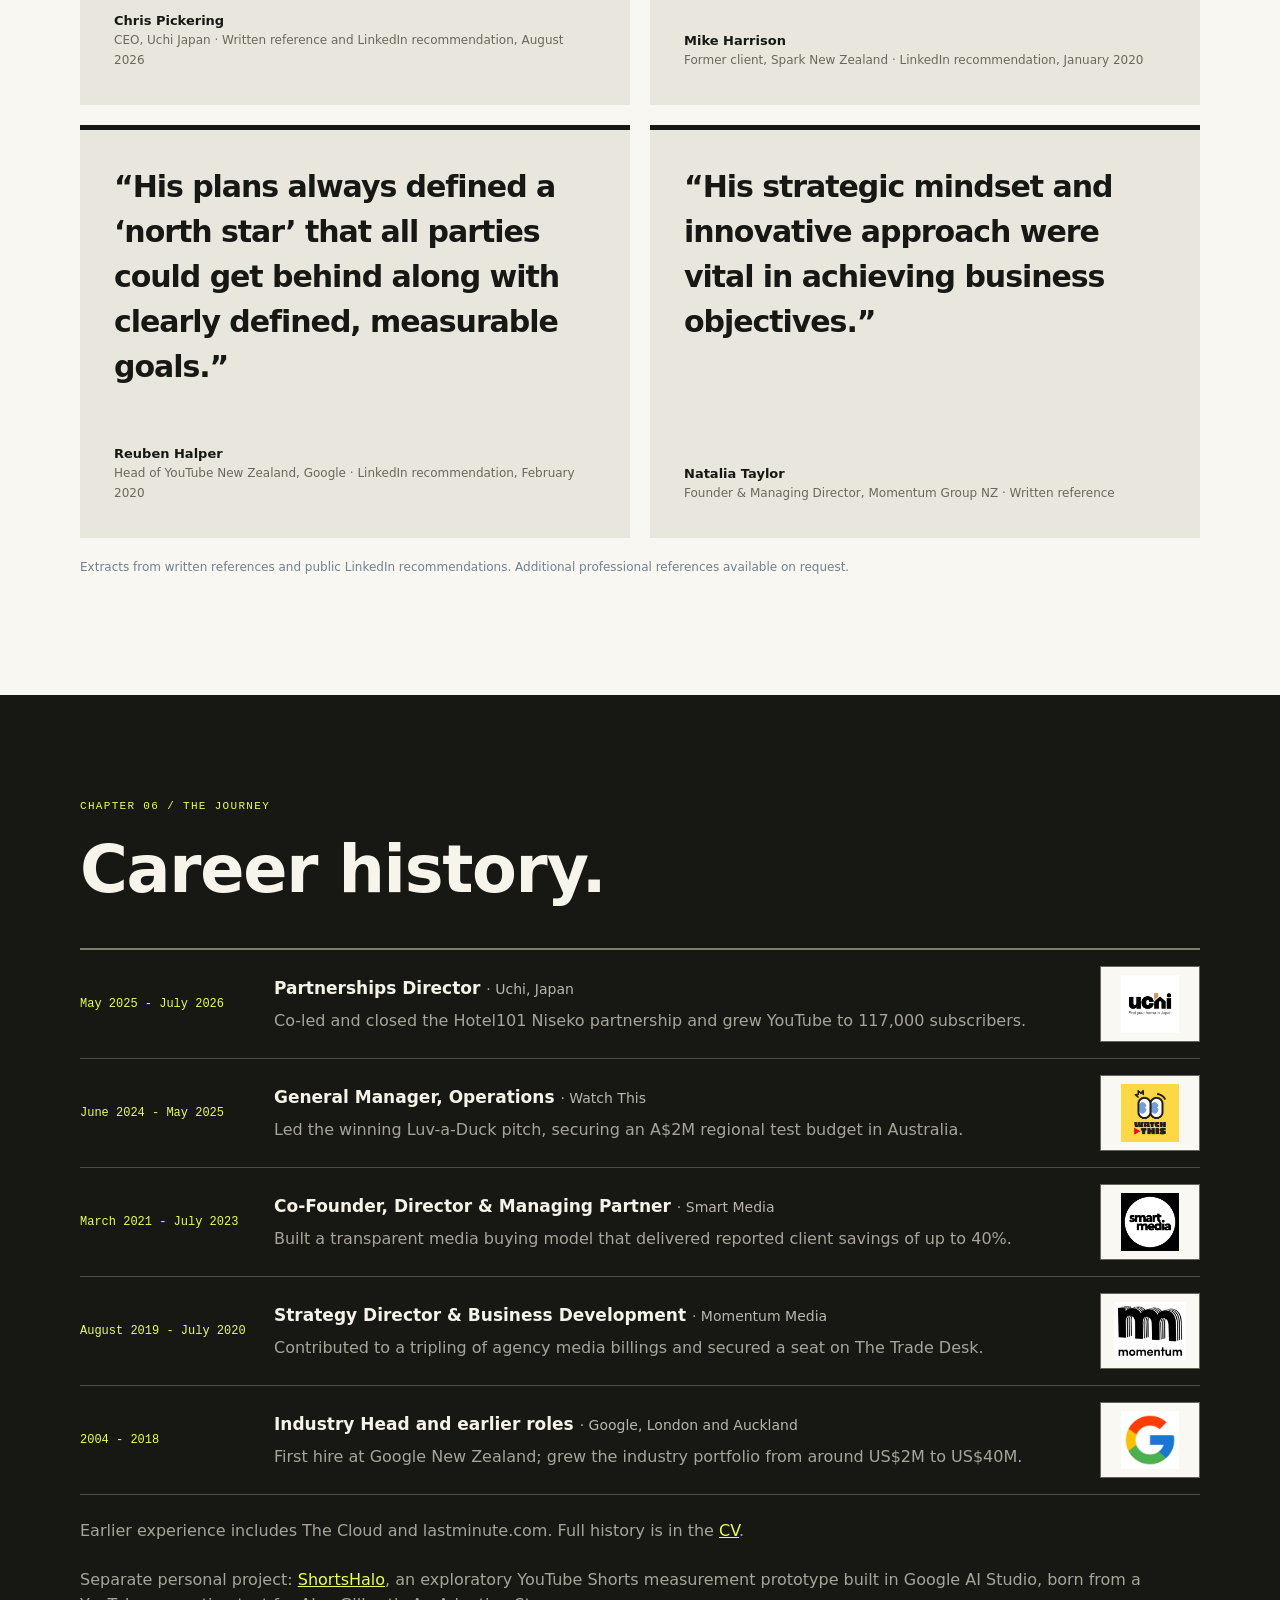
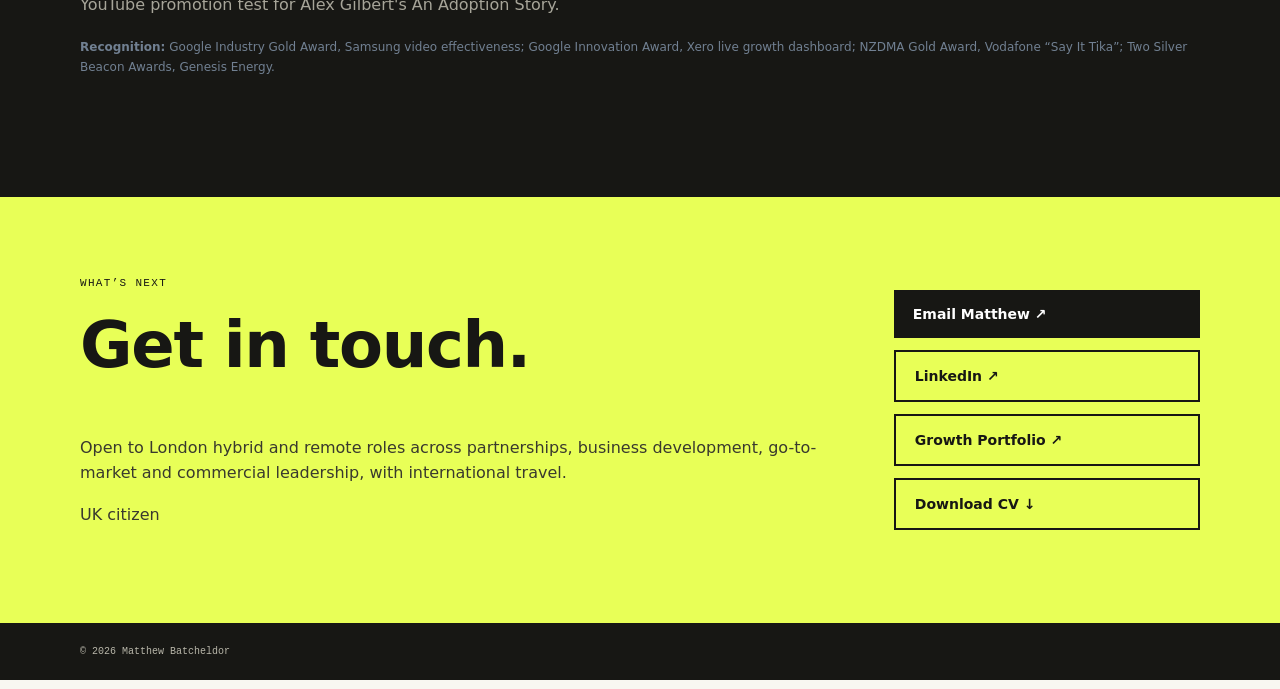
==== commit 10c0364b: "Restore the original black portrait frame" ====
--- a/commercial-edition/index.html
+++ b/commercial-edition/index.html
@@ -12,7 +12,7 @@
 .impact-note{font-size:16px;line-height:1.6;margin:24px 0 0;padding-top:18px;border-top:1px solid #171714}
 .impact-note a{font-weight:700;text-underline-offset:4px;white-space:nowrap}
 #spark,#xero,#watch-this{scroll-margin-top:100px}
-#work .case-top>img{border:0;padding:7px;background:linear-gradient(135deg,#f7fbff 0%,#8a929d 13%,#f3f6f9 22%,#373e49 39%,#b6c1cc 51%,#fbfdff 60%,#687480 76%,#dce4eb 89%,#f6faff 100%);box-shadow:0 0 0 1px #7c8792,0 10px 26px rgba(17,23,30,.2);}
+#work .case-top>img{border:4px solid #000}
 </style><link rel="icon" href="/career-portfolio/favicon.svg" type="image/svg+xml"><link rel="apple-touch-icon" href="/career-portfolio/apple-touch-icon.png"><meta property="og:image" content="https://mattbatcheldor.github.io/career-portfolio/commercial-edition/assets/matthew-batcheldor-professional.jpg"><meta property="og:image:width" content="1000"><meta property="og:image:height" content="1000"><meta property="og:image:alt" content="Matthew Batcheldor wearing a navy jacket and checked shirt"><meta name="twitter:card" content="summary"><meta name="twitter:image" content="https://mattbatcheldor.github.io/career-portfolio/commercial-edition/assets/matthew-batcheldor-professional.jpg"></head>
 <body><div class="topline"><span>THE COMMERCIAL EDITION</span><span>VOL. 02 / 2026</span><span>INDEPENDENT CAREER JOURNAL</span></div><a class="skip" href="#main">Skip to content</a><header class="nav"><div class="wrap nav-inner"><a class="brand" href="#top">MATTHEW <strong>BATCHELDOR</strong><span>Partnerships &amp; commercial growth</span></a><button class="menu" id="menu" aria-label="Toggle navigation" aria-expanded="false">Menu ☰</button><nav id="navigation" aria-label="Main navigation"><a href="#impact">Results</a><a href="#work">Recent work</a><a href="#earlier">Earlier work</a><a href="#turning-points">Turning Points</a><a href="#recommendations">People</a><a href="#career">Career</a><a class="nav-contact" href="#contact">Contact ↗</a></nav></div></header>
 <main id="main">
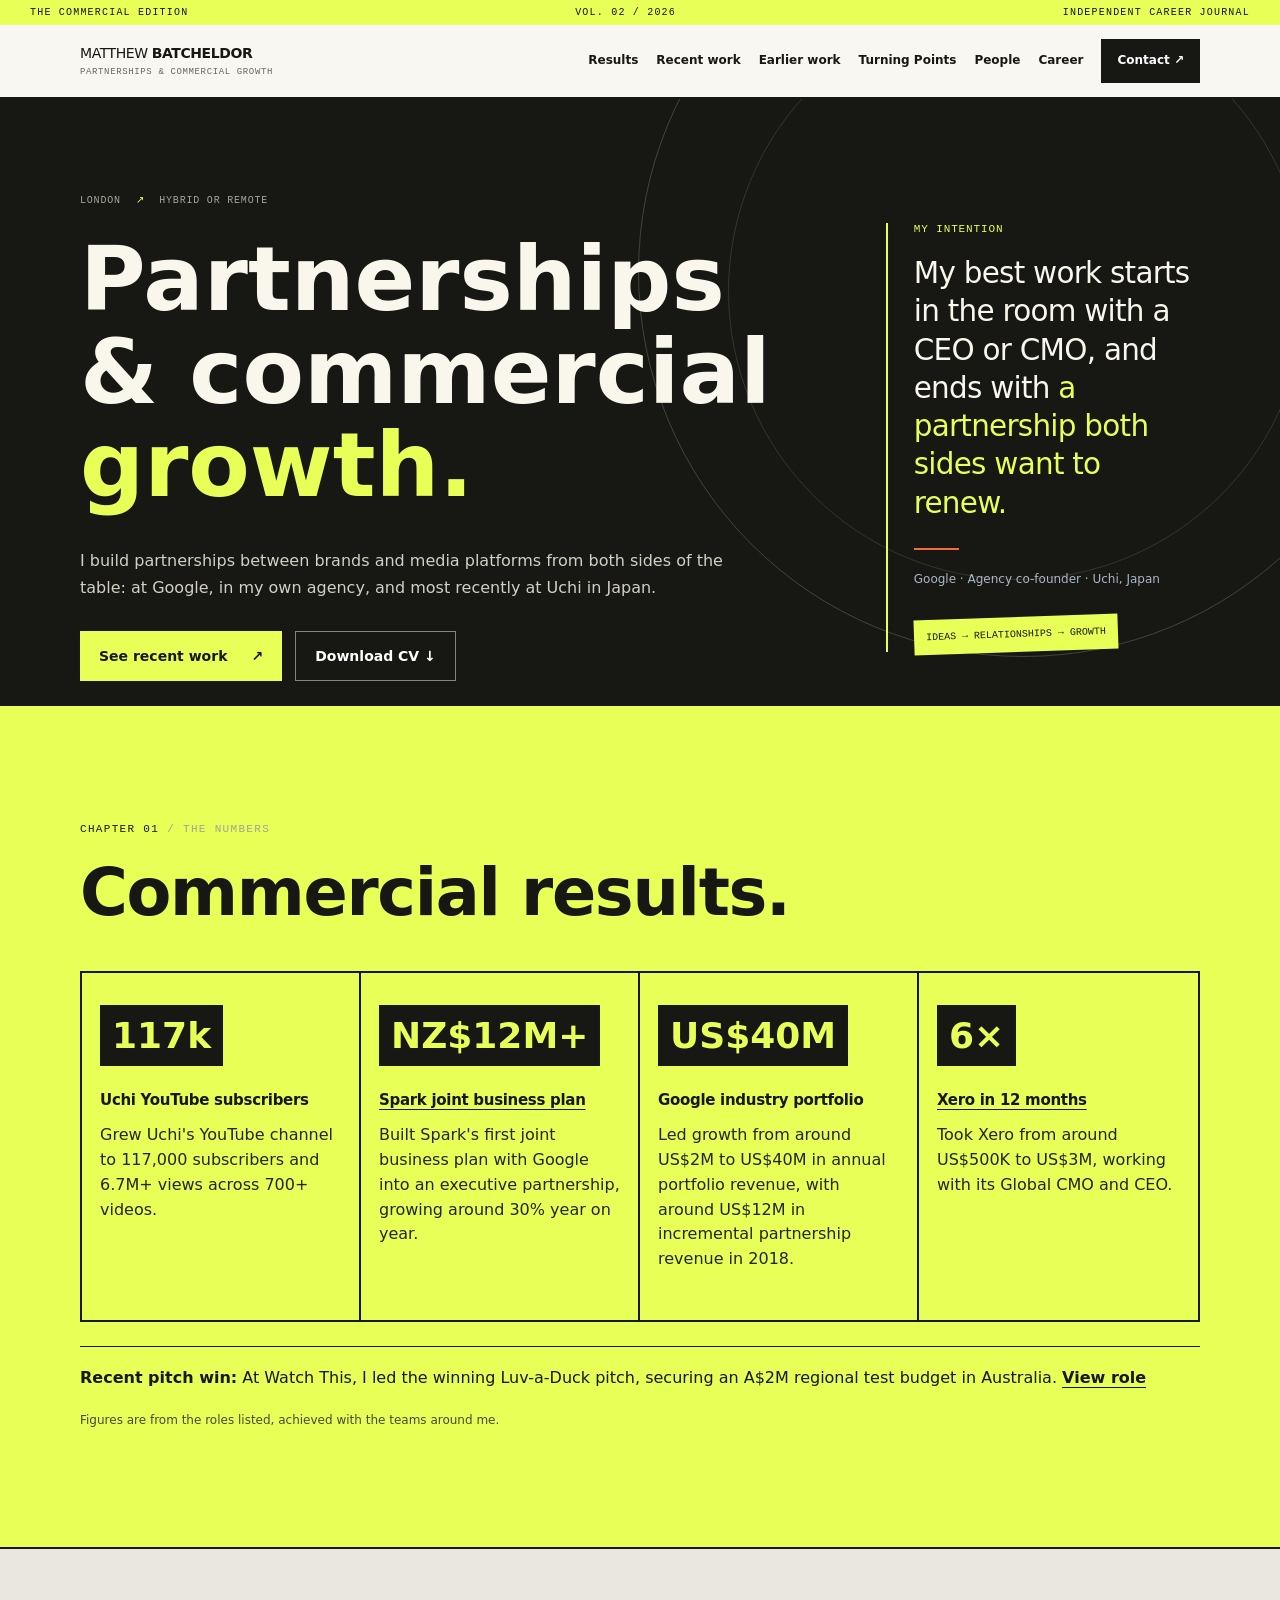
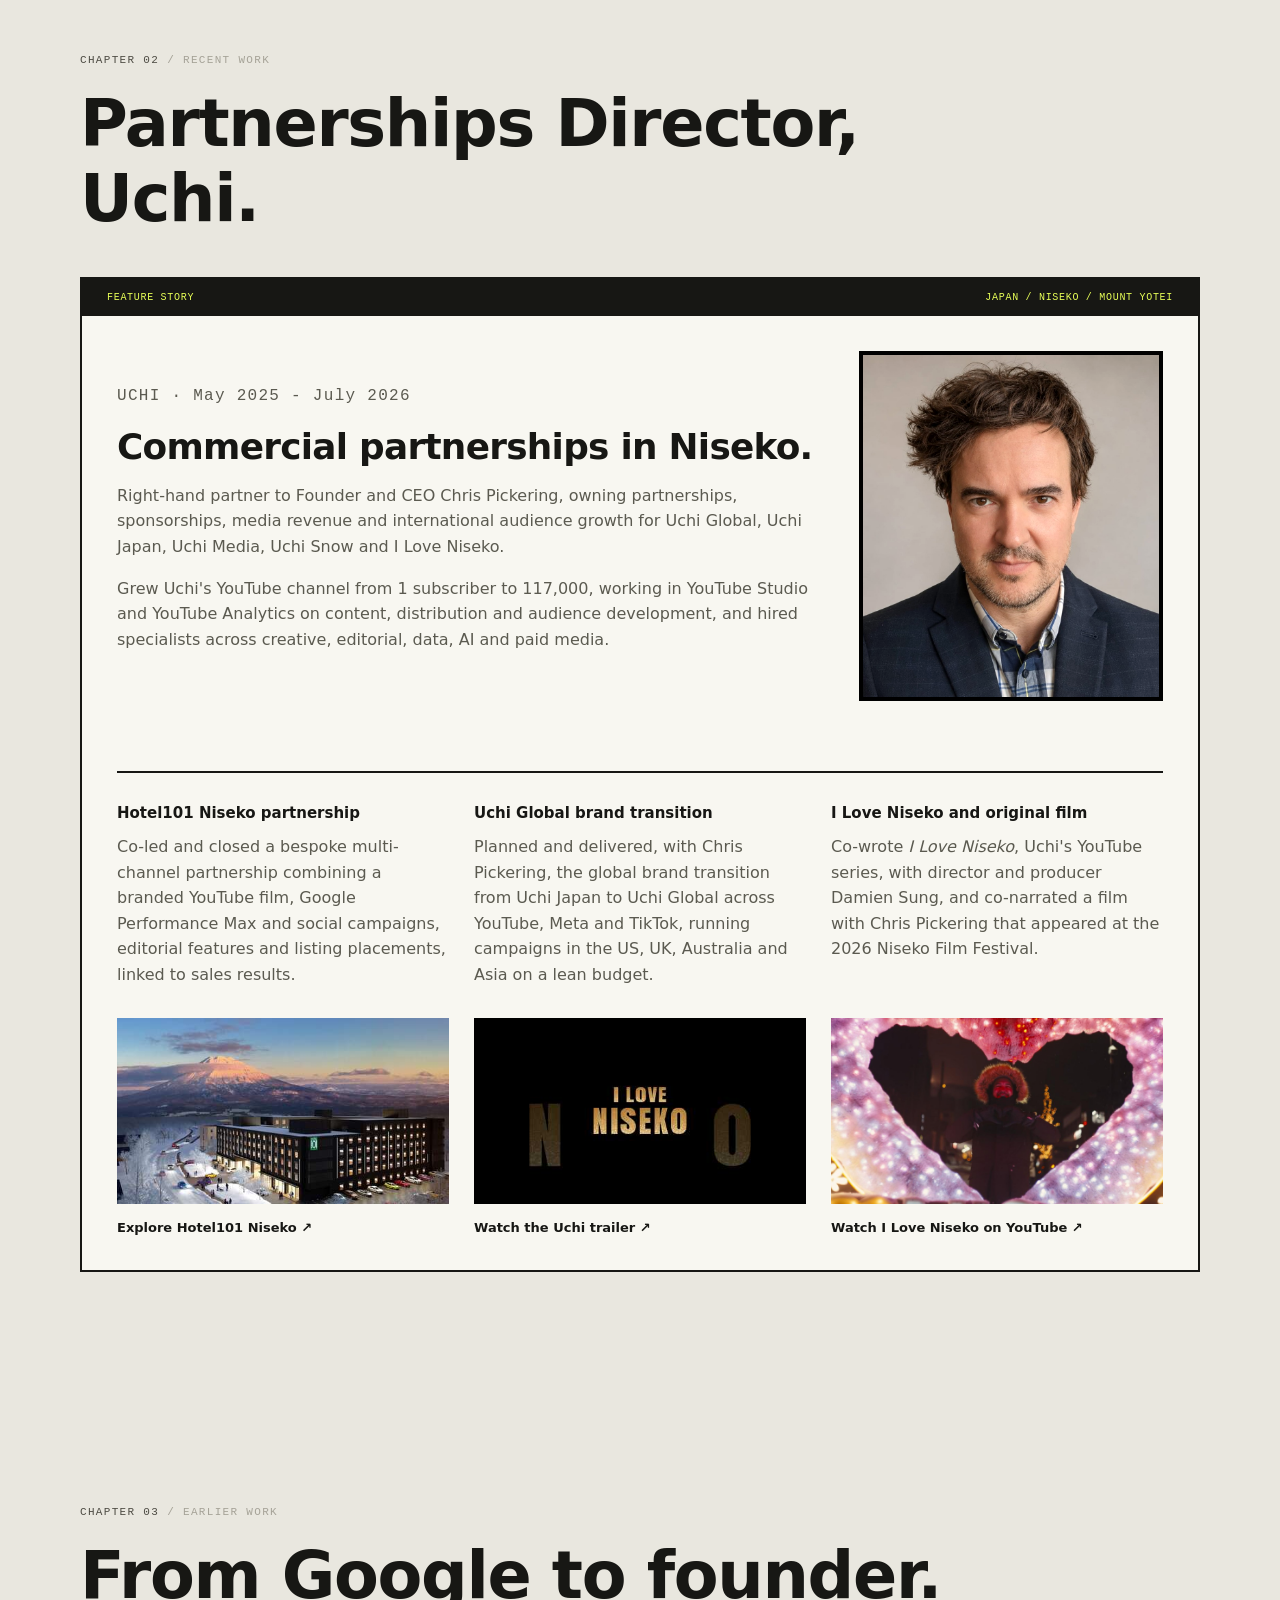
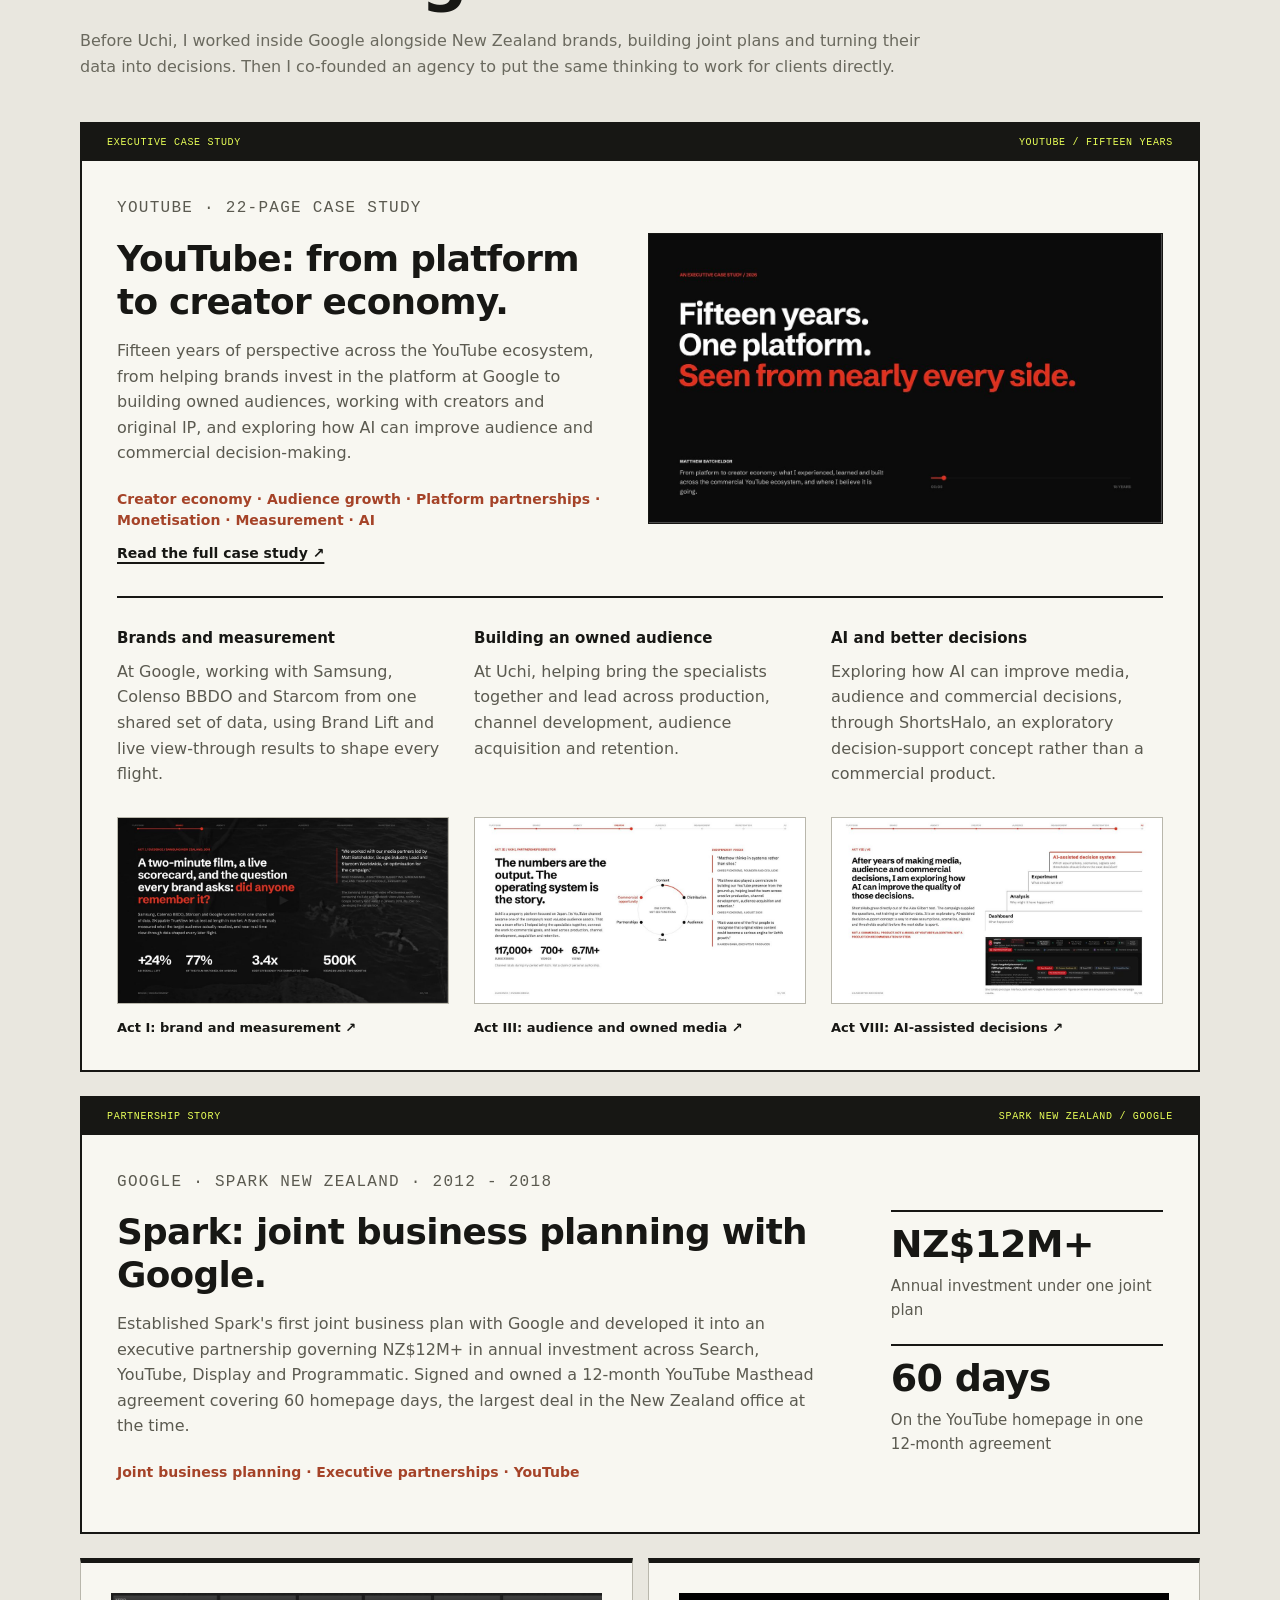
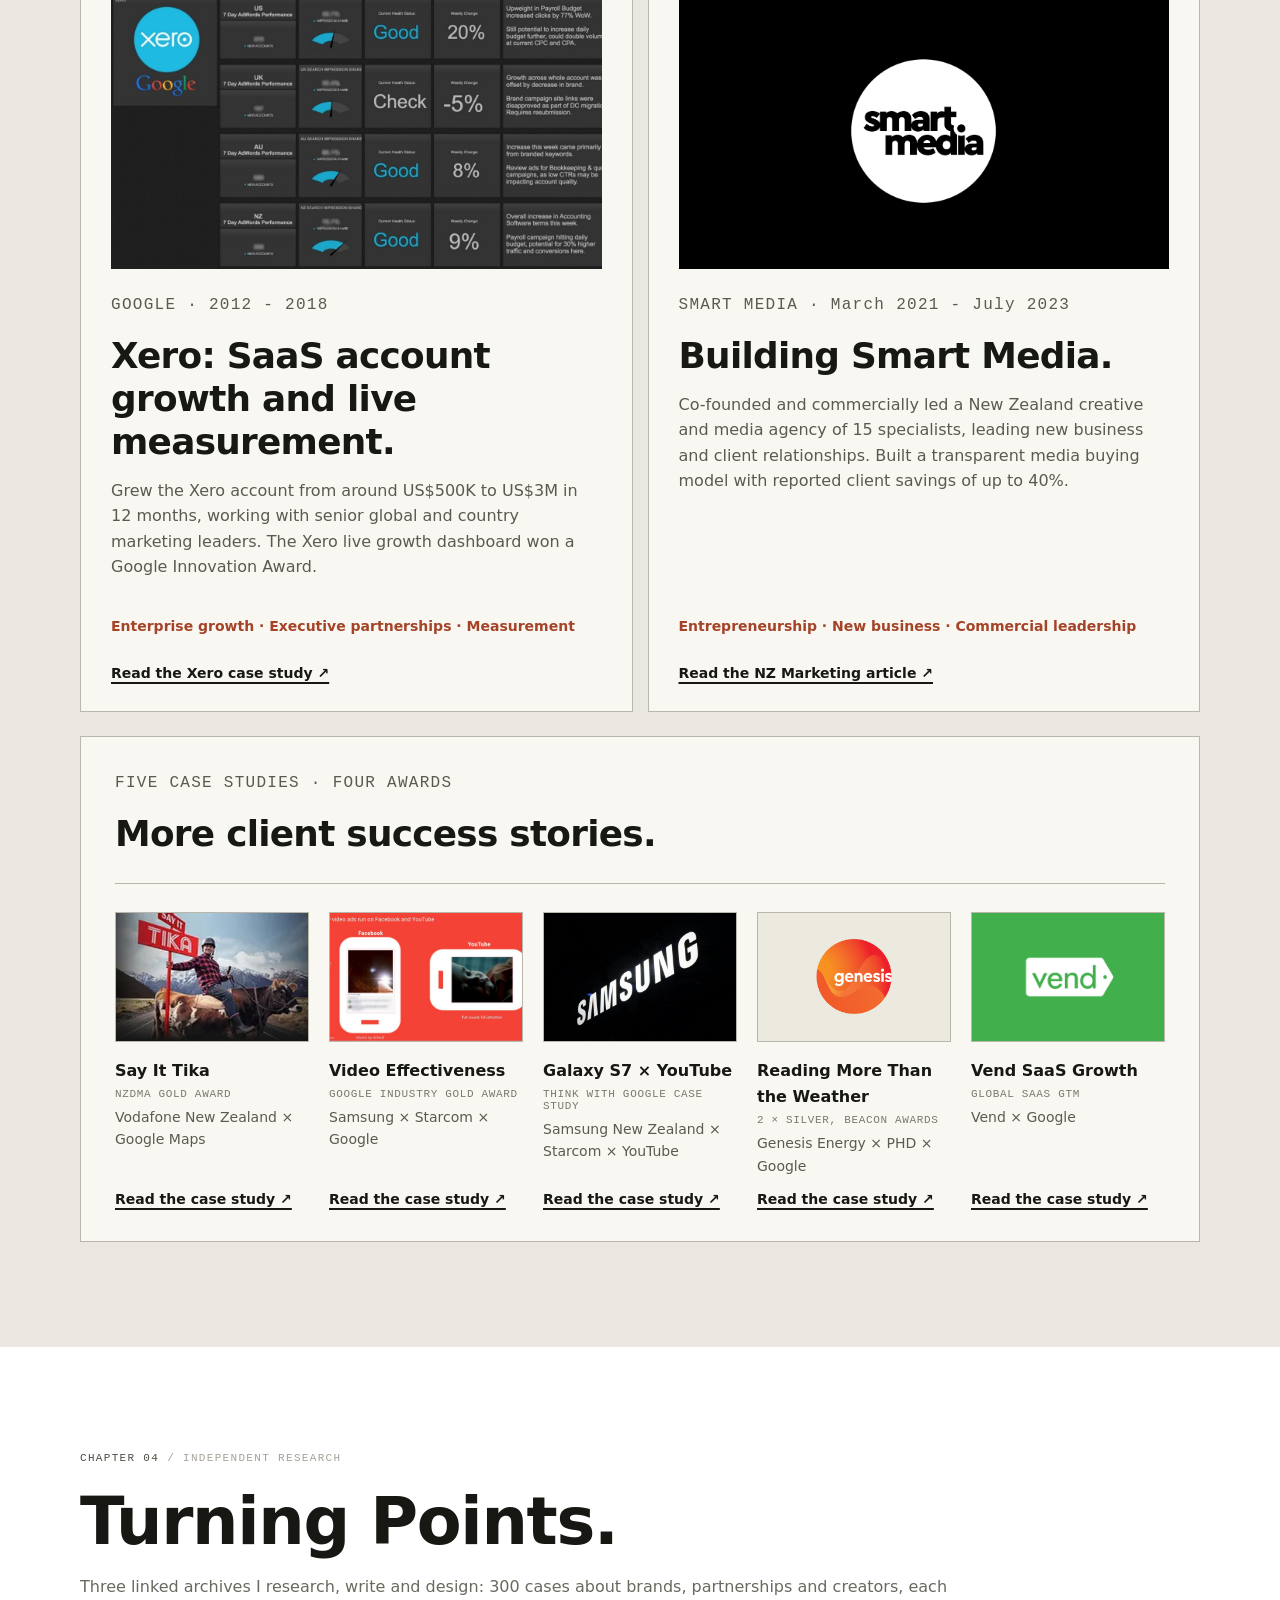
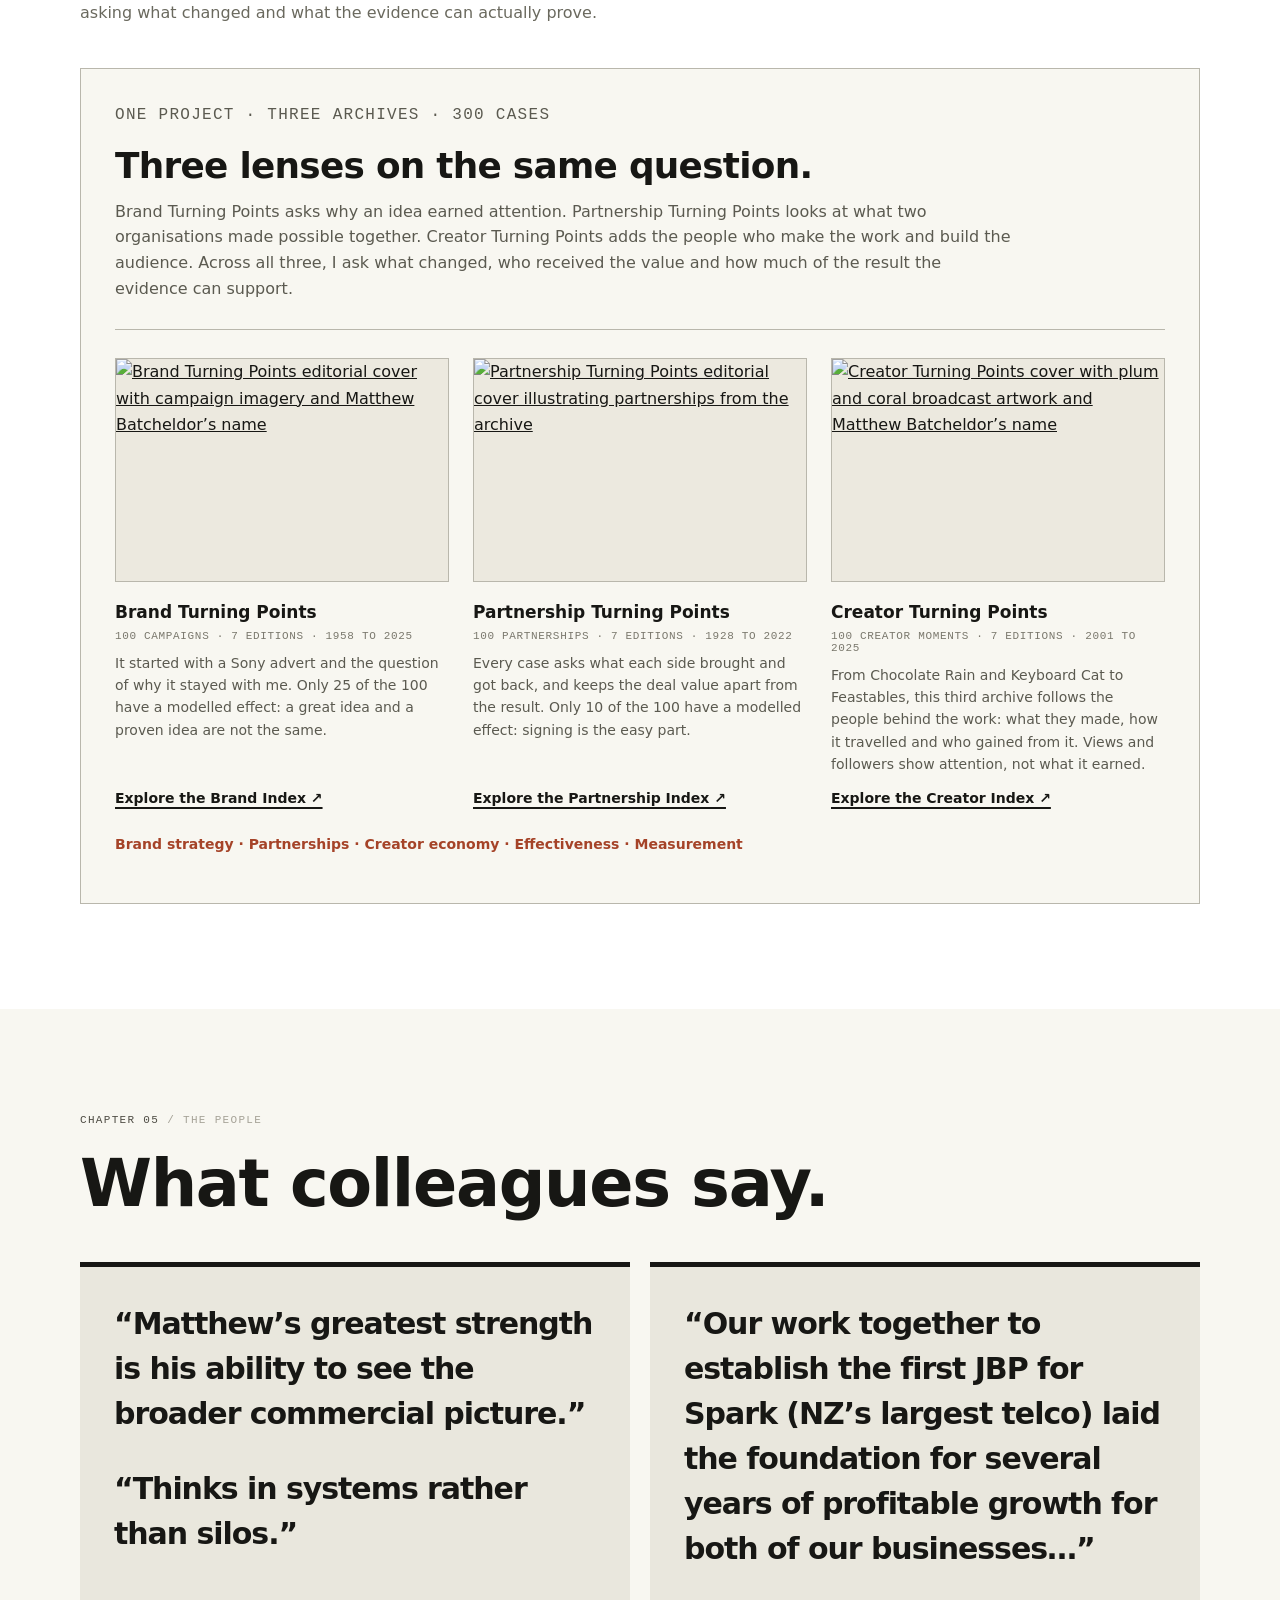
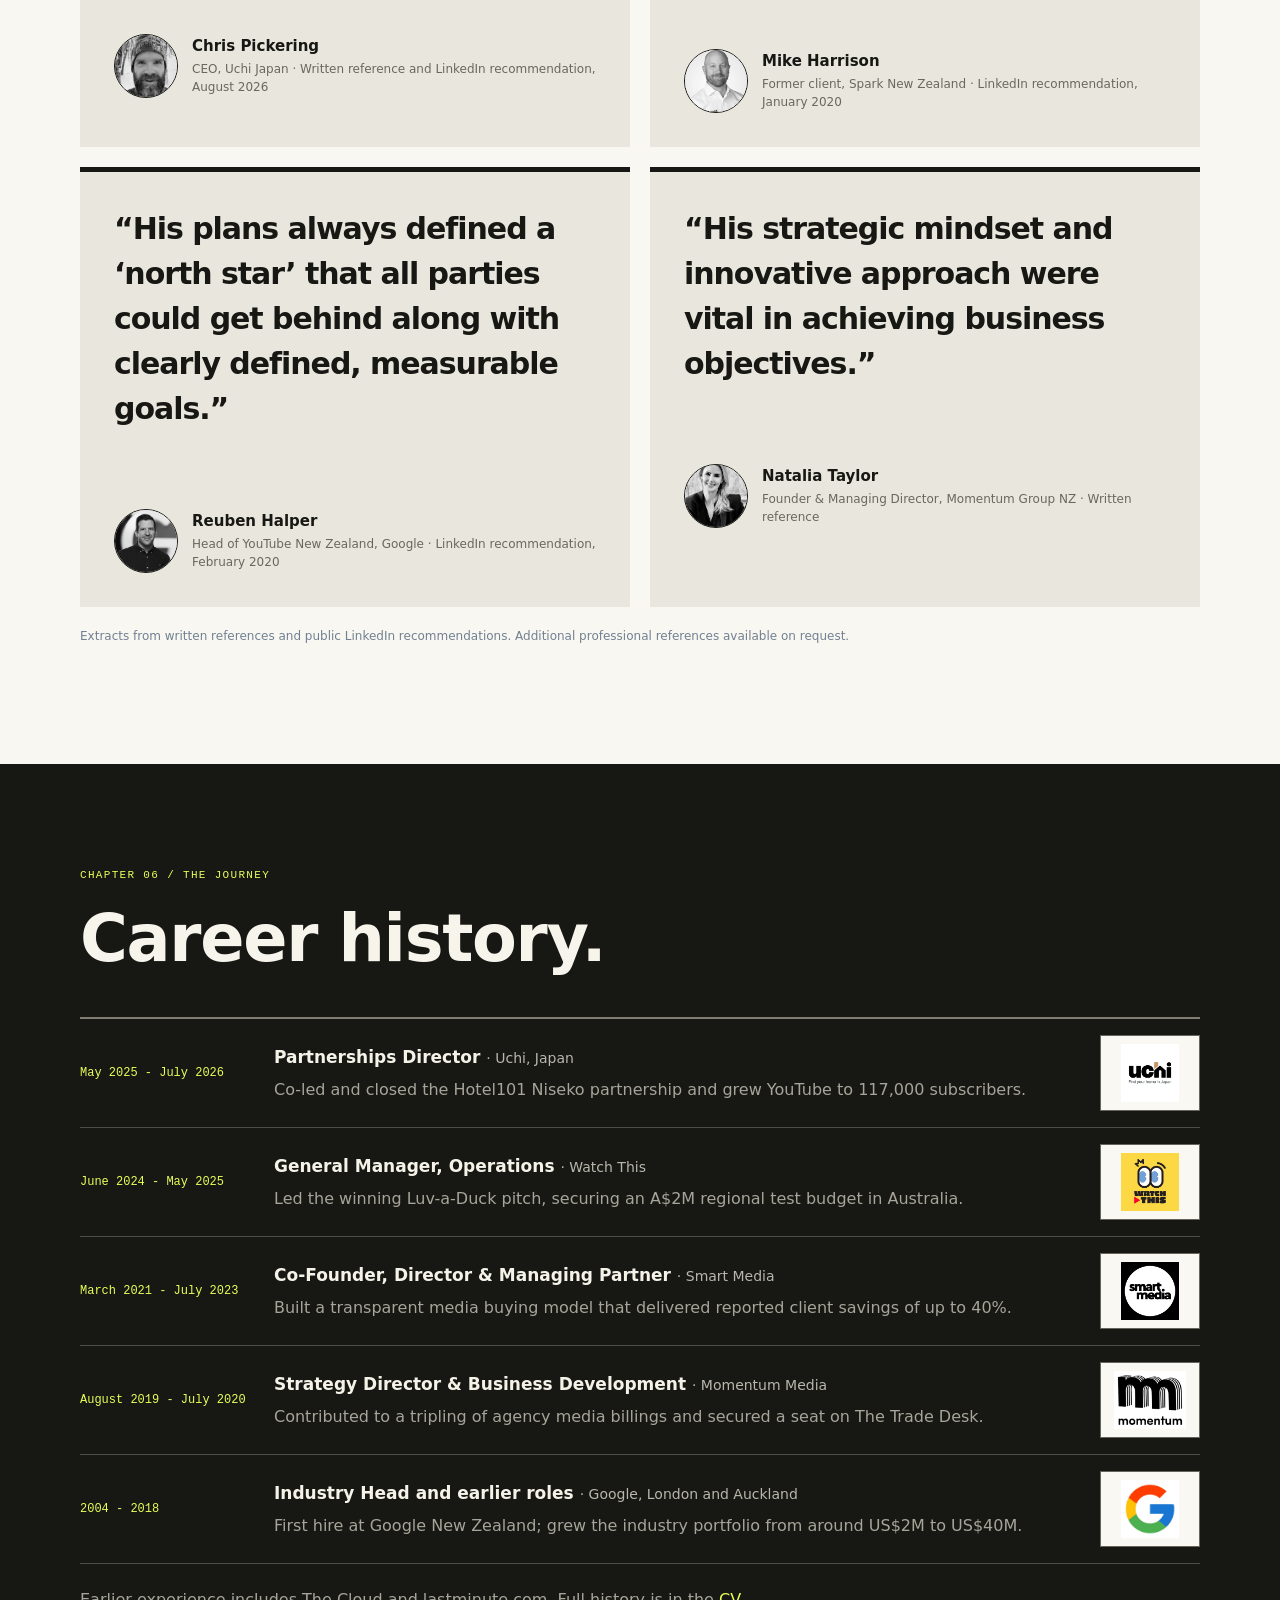
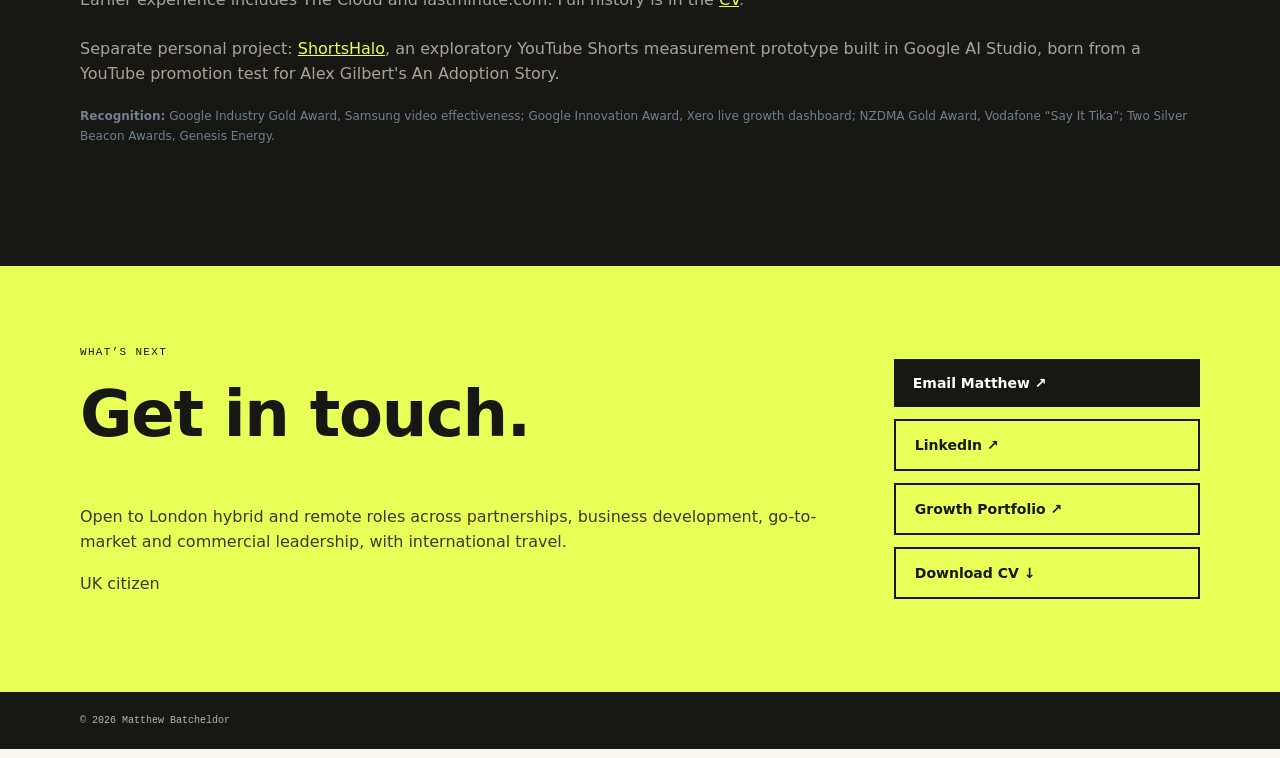
==== commit 1e057267: "Add circular portraits to four recommendation cards" ====
--- a/commercial-edition/index.html
+++ b/commercial-edition/index.html
@@ -13,6 +13,17 @@
 .impact-note a{font-weight:700;text-underline-offset:4px;white-space:nowrap}
 #spark,#xero,#watch-this{scroll-margin-top:100px}
 #work .case-top>img{border:4px solid #000}
+
+/* Recommendation portraits: compact attribution row inside each card. */
+.quote-grid .recommendation-person{display:flex;align-items:center;gap:14px;margin-top:24px}
+.quote-grid .recommendation-portrait{display:block;width:64px;height:64px;flex:0 0 64px;border-radius:50%;overflow:hidden;border:1px solid #171714;background:#e9e7dd}
+.quote-grid .recommendation-portrait img{display:block;width:100%;height:100%;object-fit:cover;object-position:center;filter:grayscale(1)}
+.quote-grid .recommendation-portrait.mike-harrison img{transform:scale(1.8);transform-origin:50% 25%}
+.quote-grid .recommendation-portrait.natalia-taylor img{transform:scale(1.35);transform-origin:50% 25%}
+.quote-grid .recommendation-attribution{min-width:0;flex:1}
+.quote-grid .recommendation-attribution strong{font-size:15px;line-height:1.35;margin-bottom:4px}
+.quote-grid .recommendation-attribution span{font-size:12px;line-height:1.5;overflow-wrap:anywhere}
+@media(max-width:480px){.quote-grid .recommendation-person{gap:12px}.quote-grid .recommendation-portrait{width:56px;height:56px;flex-basis:56px}}
 </style><link rel="icon" href="/career-portfolio/favicon.svg" type="image/svg+xml"><link rel="apple-touch-icon" href="/career-portfolio/apple-touch-icon.png"><meta property="og:image" content="https://mattbatcheldor.github.io/career-portfolio/commercial-edition/assets/matthew-batcheldor-professional.jpg"><meta property="og:image:width" content="1000"><meta property="og:image:height" content="1000"><meta property="og:image:alt" content="Matthew Batcheldor wearing a navy jacket and checked shirt"><meta name="twitter:card" content="summary"><meta name="twitter:image" content="https://mattbatcheldor.github.io/career-portfolio/commercial-edition/assets/matthew-batcheldor-professional.jpg"></head>
 <body><div class="topline"><span>THE COMMERCIAL EDITION</span><span>VOL. 02 / 2026</span><span>INDEPENDENT CAREER JOURNAL</span></div><a class="skip" href="#main">Skip to content</a><header class="nav"><div class="wrap nav-inner"><a class="brand" href="#top">MATTHEW <strong>BATCHELDOR</strong><span>Partnerships &amp; commercial growth</span></a><button class="menu" id="menu" aria-label="Toggle navigation" aria-expanded="false">Menu ☰</button><nav id="navigation" aria-label="Main navigation"><a href="#impact">Results</a><a href="#work">Recent work</a><a href="#earlier">Earlier work</a><a href="#turning-points">Turning Points</a><a href="#recommendations">People</a><a href="#career">Career</a><a class="nav-contact" href="#contact">Contact ↗</a></nav></div></header>
 <main id="main">
@@ -63,7 +74,7 @@
 </div>
 </section>
 
-<section class="section recommendations" id="recommendations"><div class="wrap"><div class="section-heading"><p class="eyebrow dark">CHAPTER 05 <span>/ THE PEOPLE</span></p><h2>What colleagues say.</h2></div><div class="quote-grid"><blockquote><p>“Matthew’s greatest strength is his ability to see the broader commercial picture.”</p><p>“Thinks in systems rather than silos.”</p><footer><strong>Chris Pickering</strong><span>CEO, Uchi Japan · Written reference and LinkedIn recommendation, August 2026</span></footer></blockquote><blockquote><p>“Our work together to establish the first JBP for Spark (NZ’s largest telco) laid the foundation for several years of profitable growth for both of our businesses…”</p><footer><strong>Mike Harrison</strong><span>Former client, Spark New Zealand · LinkedIn recommendation, January 2020</span></footer></blockquote><blockquote><p>“His plans always defined a ‘north star’ that all parties could get behind along with clearly defined, measurable goals.”</p><footer><strong>Reuben Halper</strong><span>Head of YouTube New Zealand, Google · LinkedIn recommendation, February 2020</span></footer></blockquote><blockquote><p>“His strategic mindset and innovative approach were vital in achieving business objectives.”</p><footer><strong>Natalia Taylor</strong><span>Founder &amp; Managing Director, Momentum Group NZ · Written reference</span></footer></blockquote></div><p class="footnote">Extracts from written references and public LinkedIn recommendations. Additional professional references available on request.</p></div></section>
+<section class="section recommendations" id="recommendations"><div class="wrap"><div class="section-heading"><p class="eyebrow dark">CHAPTER 05 <span>/ THE PEOPLE</span></p><h2>What colleagues say.</h2></div><div class="quote-grid"><blockquote><p>“Matthew’s greatest strength is his ability to see the broader commercial picture.”</p><p>“Thinks in systems rather than silos.”</p><footer class="recommendation-person"><span class="recommendation-portrait chris-pickering"><img src="assets/recommendations/chris-pickering.jpg" alt="Chris Pickering" width="160" height="160" loading="lazy" decoding="async"></span><div class="recommendation-attribution"><strong>Chris Pickering</strong><span>CEO, Uchi Japan · Written reference and LinkedIn recommendation, August 2026</span></div></footer></blockquote><blockquote><p>“Our work together to establish the first JBP for Spark (NZ’s largest telco) laid the foundation for several years of profitable growth for both of our businesses…”</p><footer class="recommendation-person"><span class="recommendation-portrait mike-harrison"><img src="assets/recommendations/mike-harrison.jpg" alt="Mike Harrison" width="160" height="160" loading="lazy" decoding="async"></span><div class="recommendation-attribution"><strong>Mike Harrison</strong><span>Former client, Spark New Zealand · LinkedIn recommendation, January 2020</span></div></footer></blockquote><blockquote><p>“His plans always defined a ‘north star’ that all parties could get behind along with clearly defined, measurable goals.”</p><footer class="recommendation-person"><span class="recommendation-portrait reuben-halper"><img src="assets/recommendations/reuben-halper.jpg" alt="Reuben Halper" width="160" height="160" loading="lazy" decoding="async"></span><div class="recommendation-attribution"><strong>Reuben Halper</strong><span>Head of YouTube New Zealand, Google · LinkedIn recommendation, February 2020</span></div></footer></blockquote><blockquote><p>“His strategic mindset and innovative approach were vital in achieving business objectives.”</p><footer class="recommendation-person"><span class="recommendation-portrait natalia-taylor"><img src="assets/recommendations/natalia-taylor.jpg" alt="Natalia Taylor" width="160" height="160" loading="lazy" decoding="async"></span><div class="recommendation-attribution"><strong>Natalia Taylor</strong><span>Founder &amp; Managing Director, Momentum Group NZ · Written reference</span></div></footer></blockquote></div><p class="footnote">Extracts from written references and public LinkedIn recommendations. Additional professional references available on request.</p></div></section>
 
 <section class="section career" id="career"><div class="wrap"><div class="section-heading"><p class="eyebrow dark">CHAPTER 06 <span>/ THE JOURNEY</span></p><h2>Career history.</h2></div><div class="timeline">
 <div class="job compact"><span>May 2025 - July 2026</span><div><h3>Partnerships Director <small>· Uchi, Japan</small></h3><p>Co-led and closed the Hotel101 Niseko partnership and grew YouTube to 117,000 subscribers.</p></div><img src="assets/uchi.png" alt="Uchi Japan logo" loading="lazy"></div>
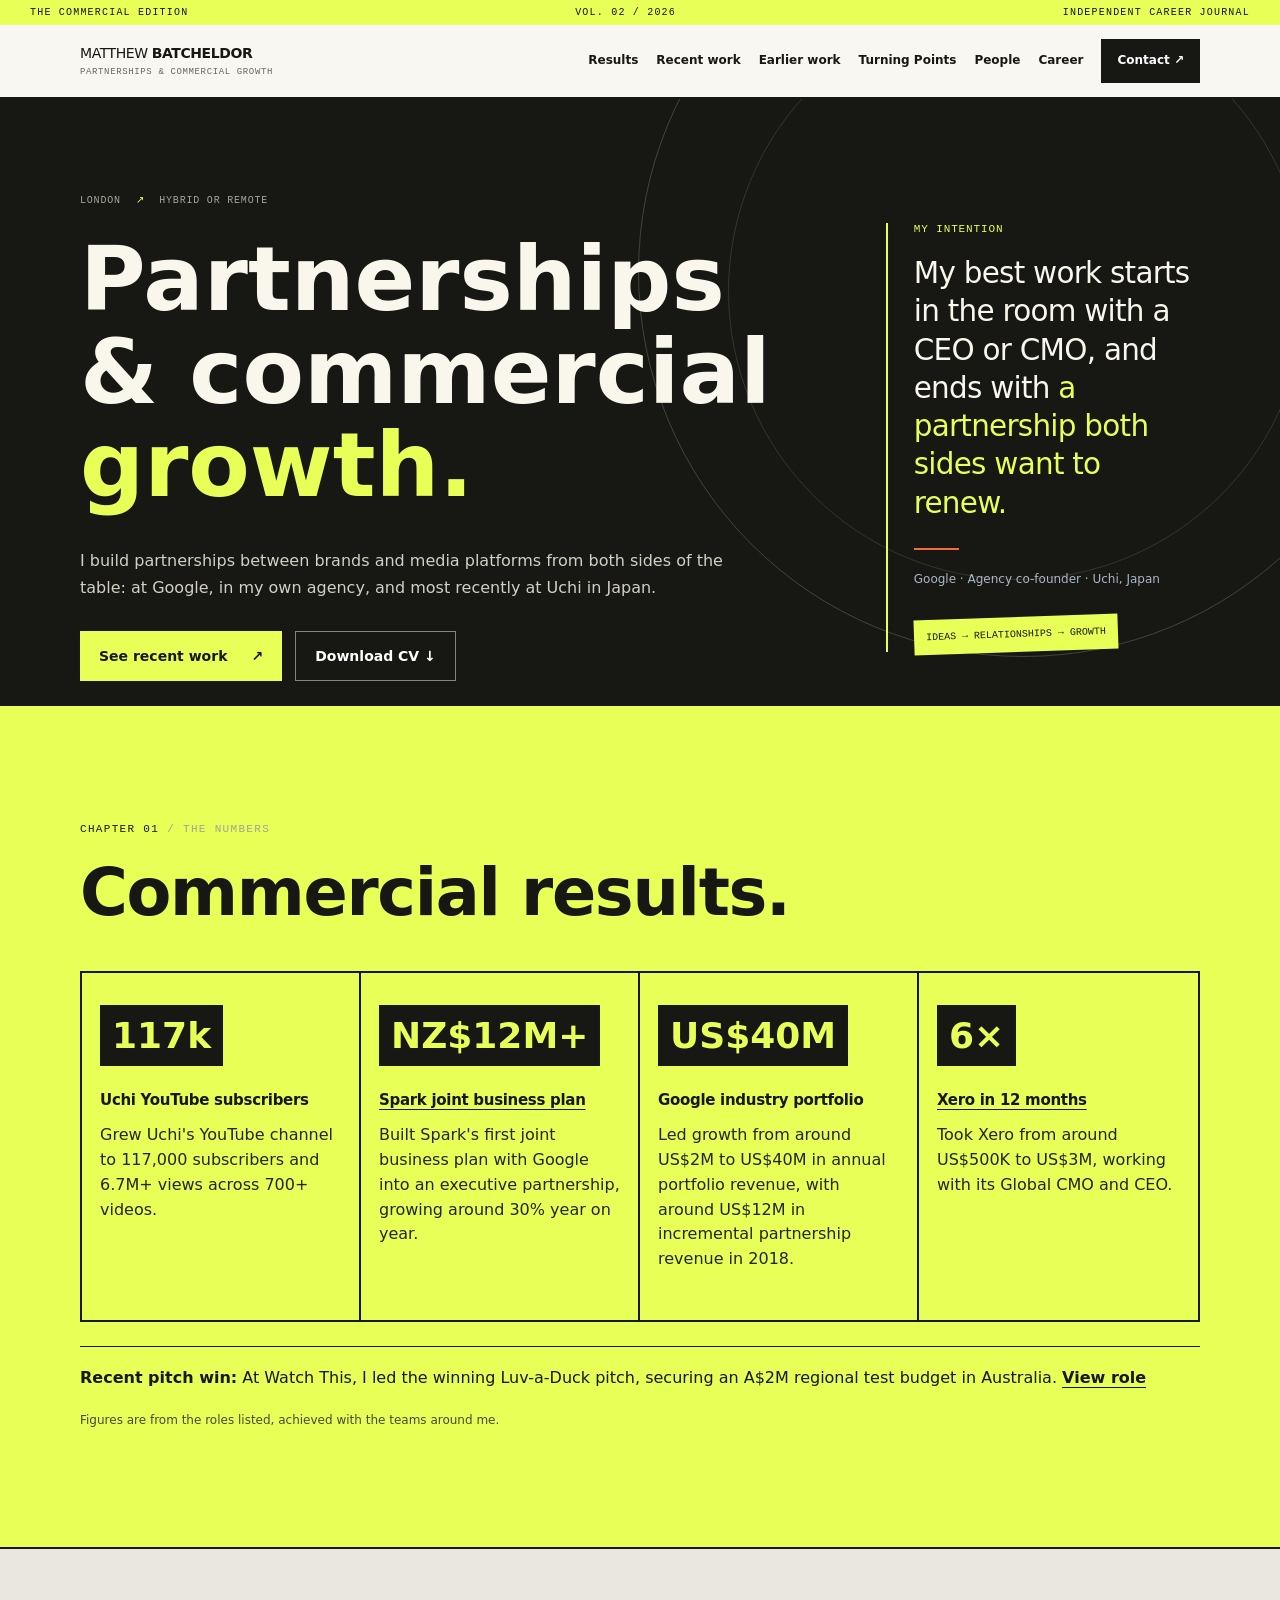
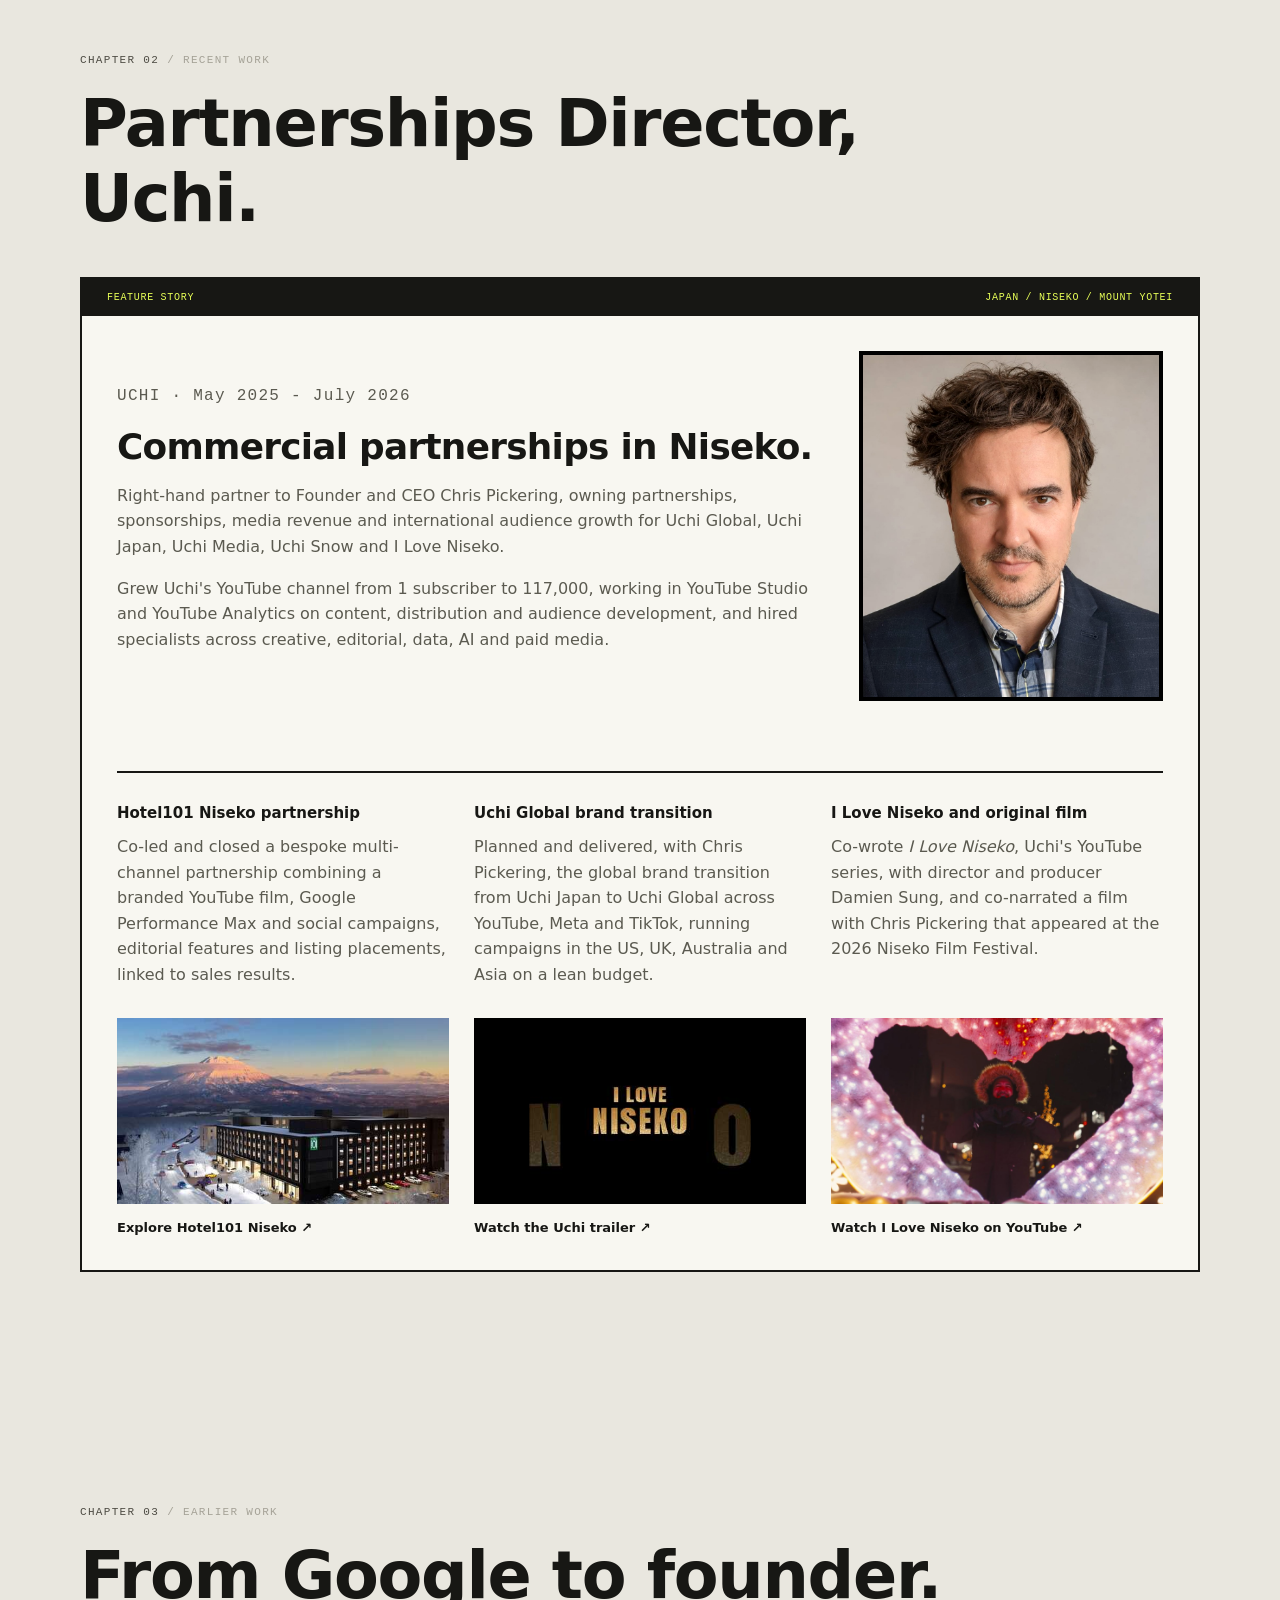
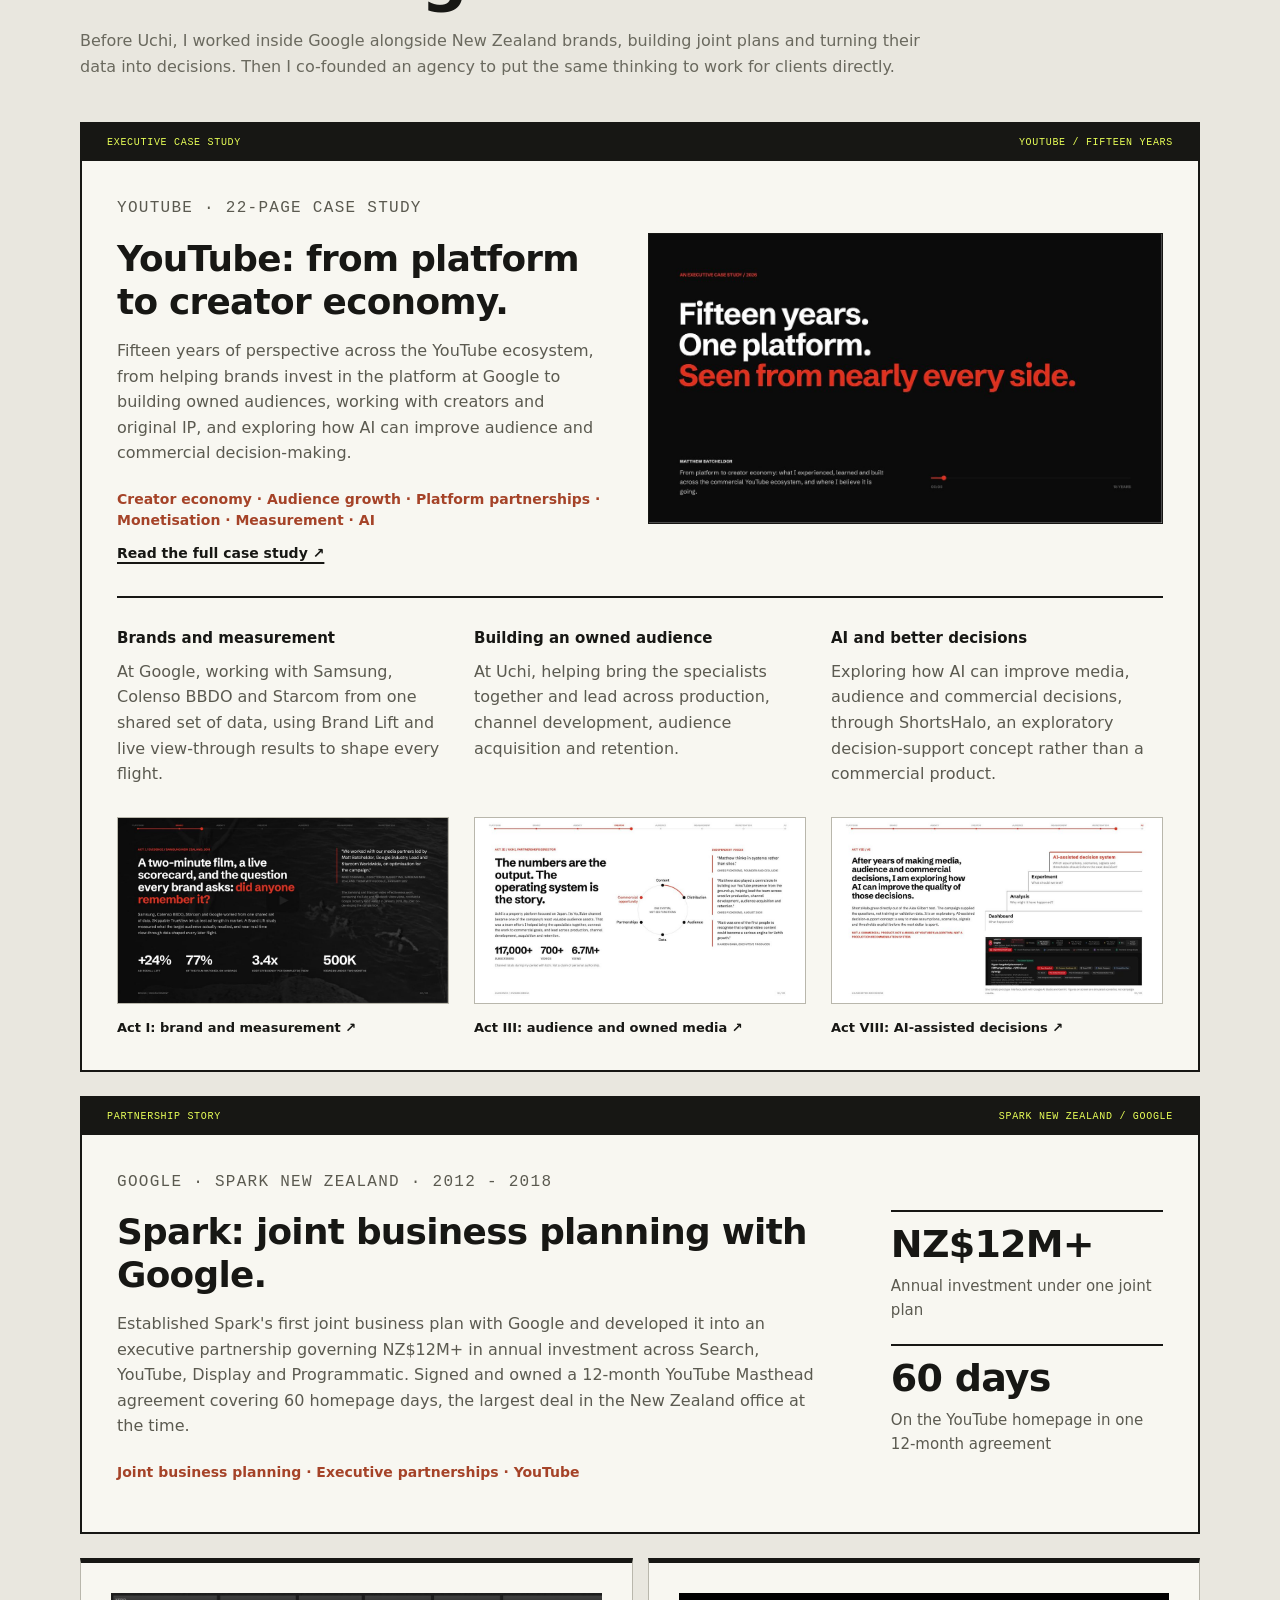
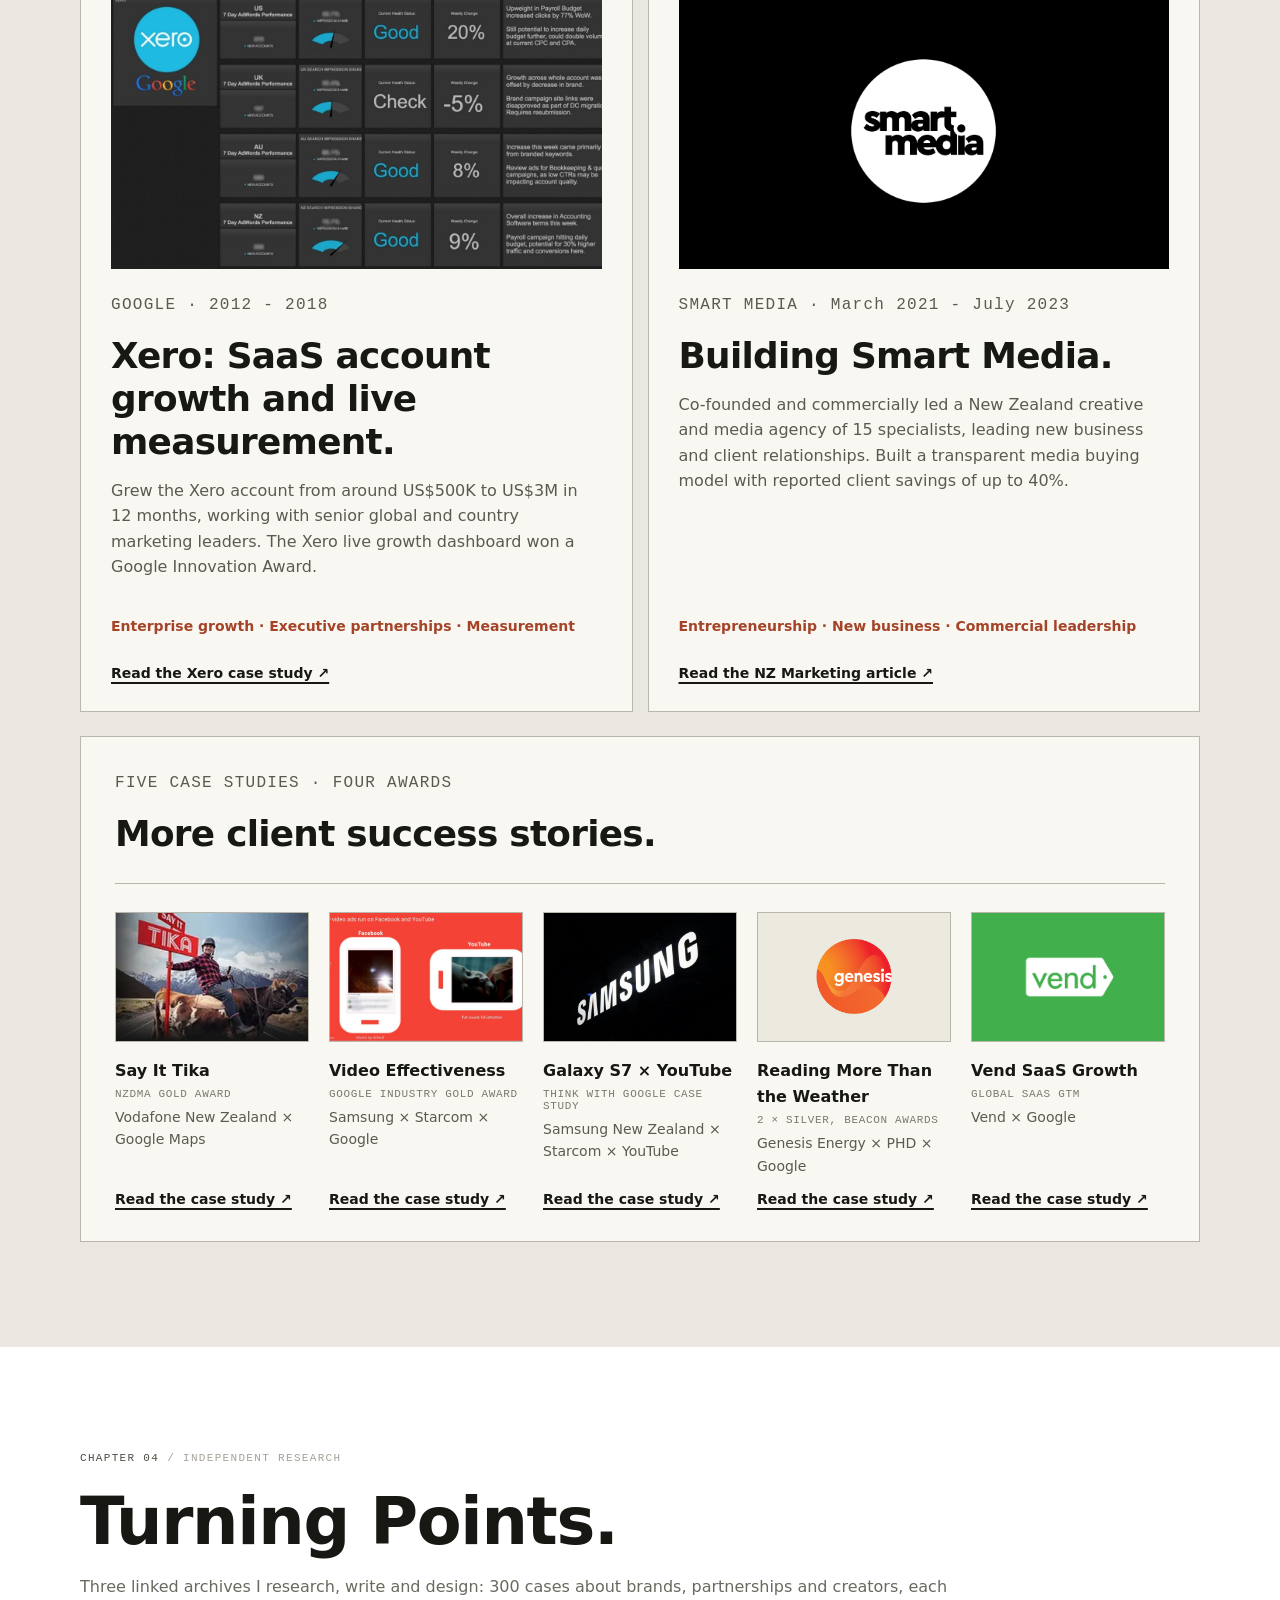
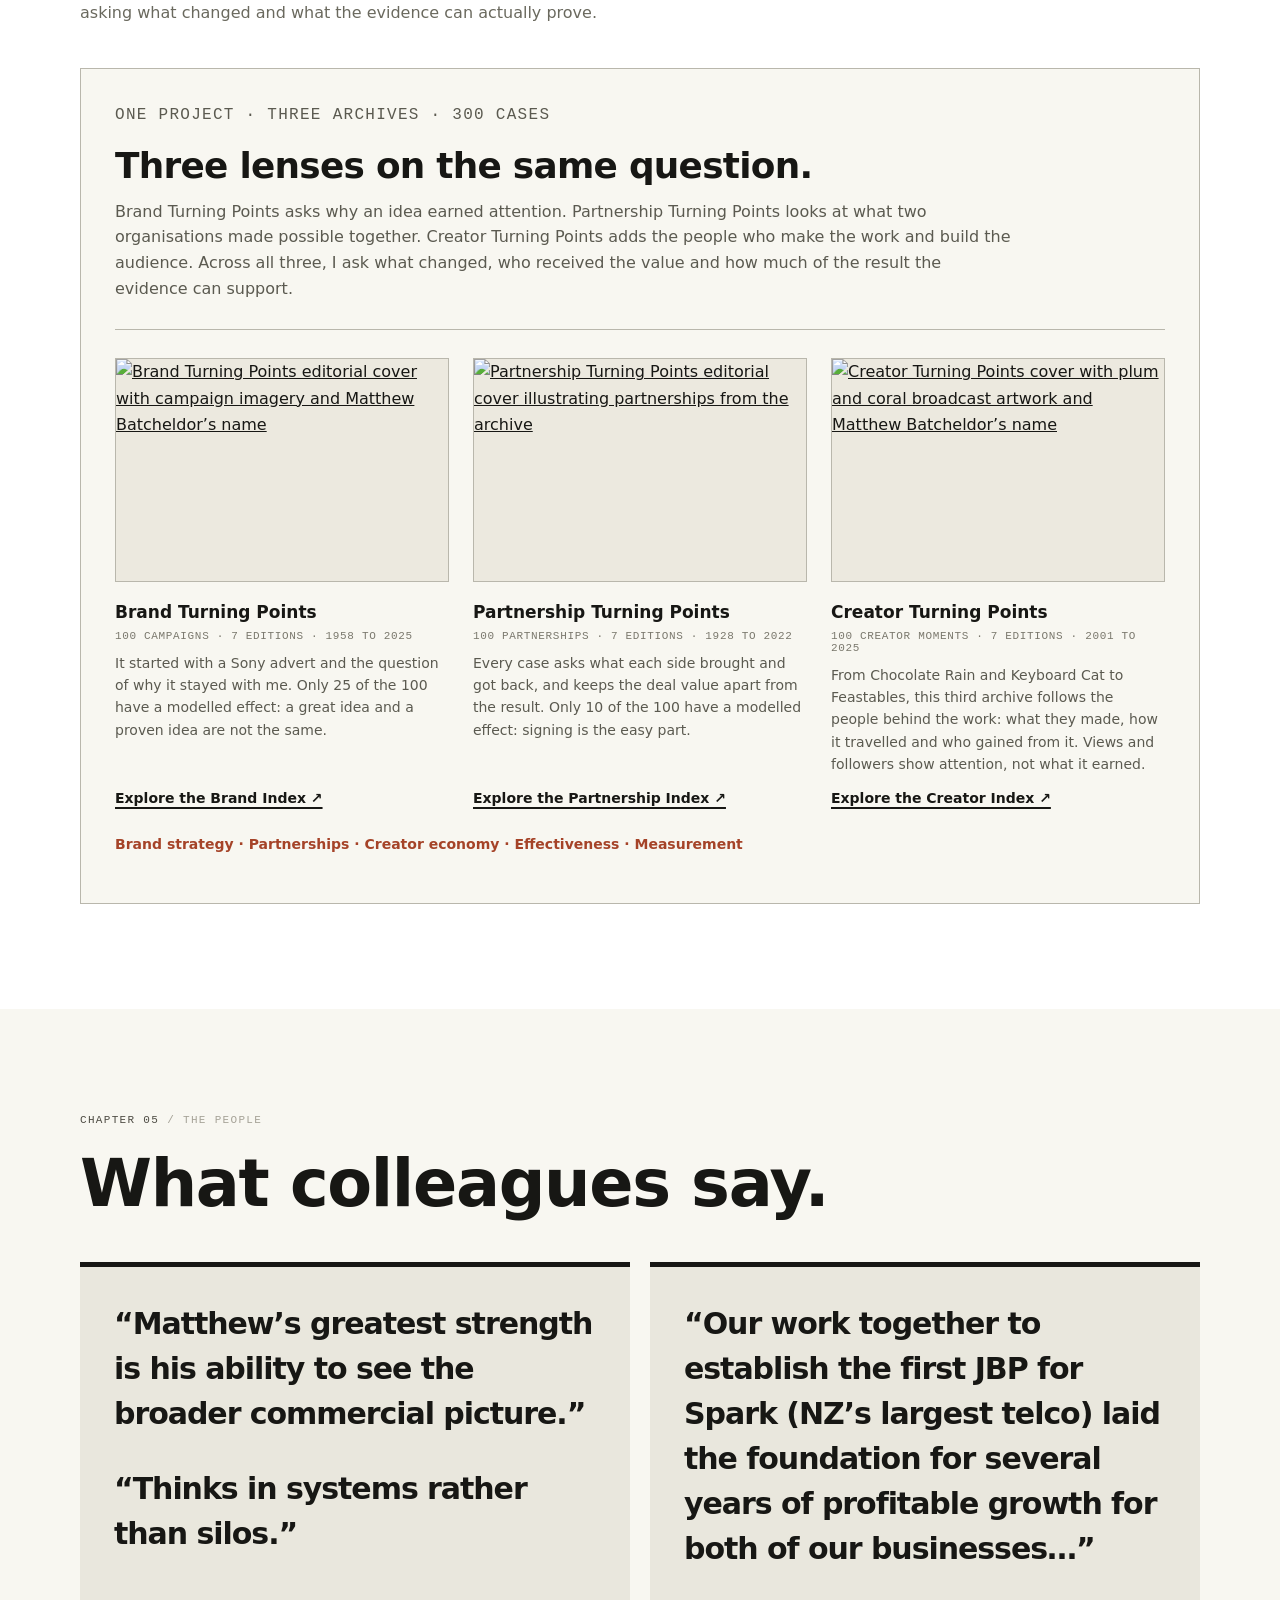
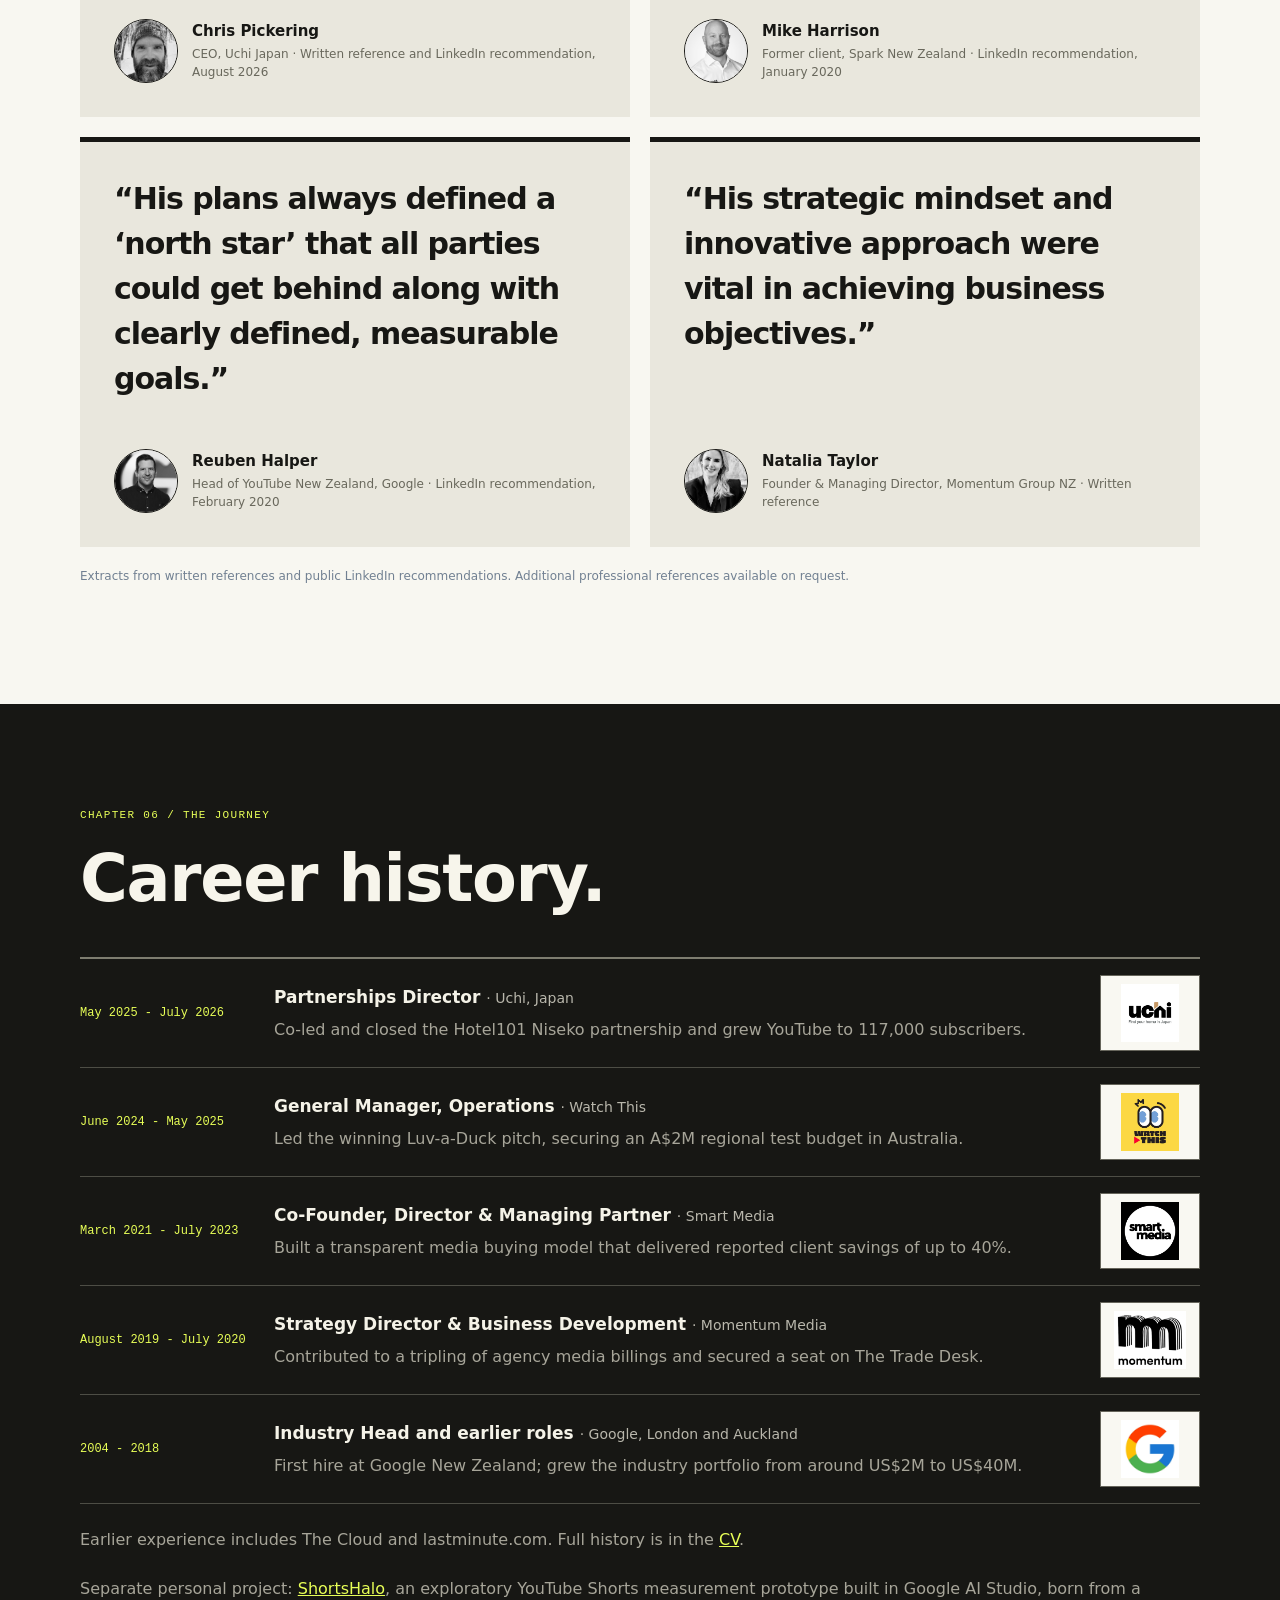
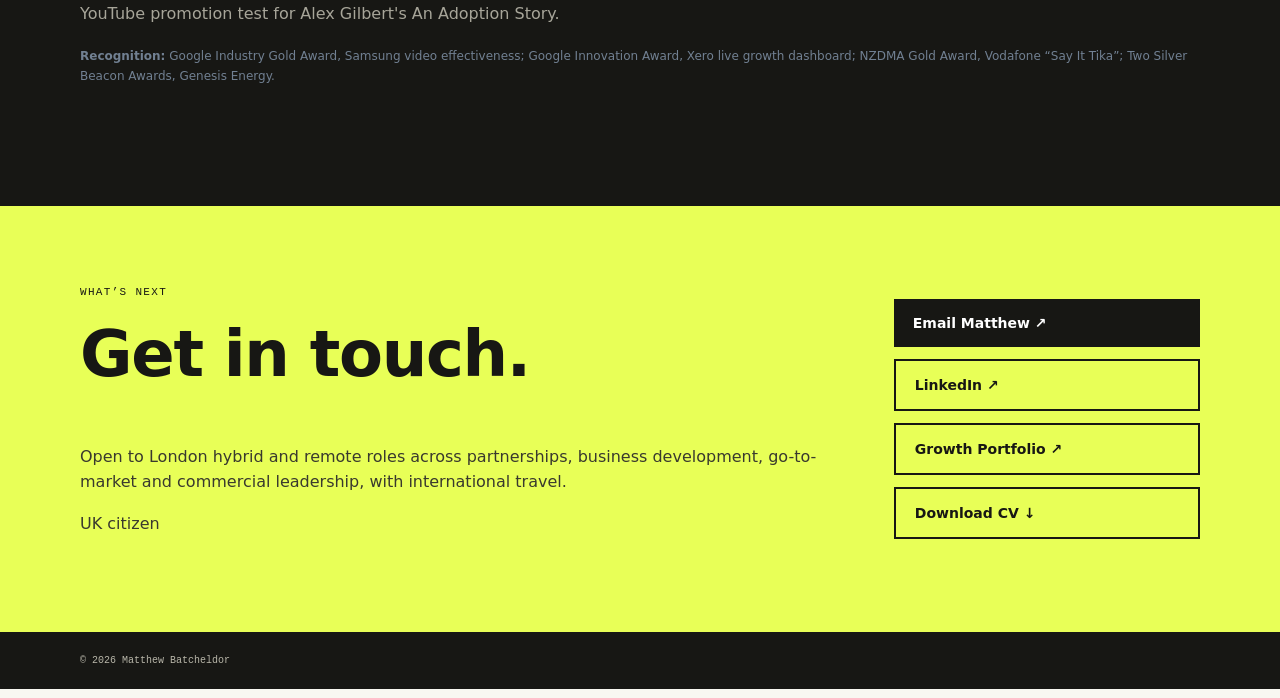
==== commit 6d4fab3d: "Align recommendation attribution rows at the bottom of each card" ====
--- a/commercial-edition/index.html
+++ b/commercial-edition/index.html
@@ -15,7 +15,10 @@
 #work .case-top>img{border:4px solid #000}
 
 /* Recommendation portraits: compact attribution row inside each card. */
-.quote-grid .recommendation-person{display:flex;align-items:center;gap:14px;margin-top:24px}
+.quote-grid blockquote{display:flex;flex-direction:column}
+.quote-grid blockquote>p{min-height:0}
+.quote-grid blockquote>p:last-of-type{margin-bottom:24px}
+.quote-grid .recommendation-person{display:flex;align-items:center;gap:14px;margin-top:auto;min-height:64px}
 .quote-grid .recommendation-portrait{display:block;width:64px;height:64px;flex:0 0 64px;border-radius:50%;overflow:hidden;border:1px solid #171714;background:#e9e7dd}
 .quote-grid .recommendation-portrait img{display:block;width:100%;height:100%;object-fit:cover;object-position:center;filter:grayscale(1)}
 .quote-grid .recommendation-portrait.mike-harrison img{transform:scale(1.8);transform-origin:50% 25%}
